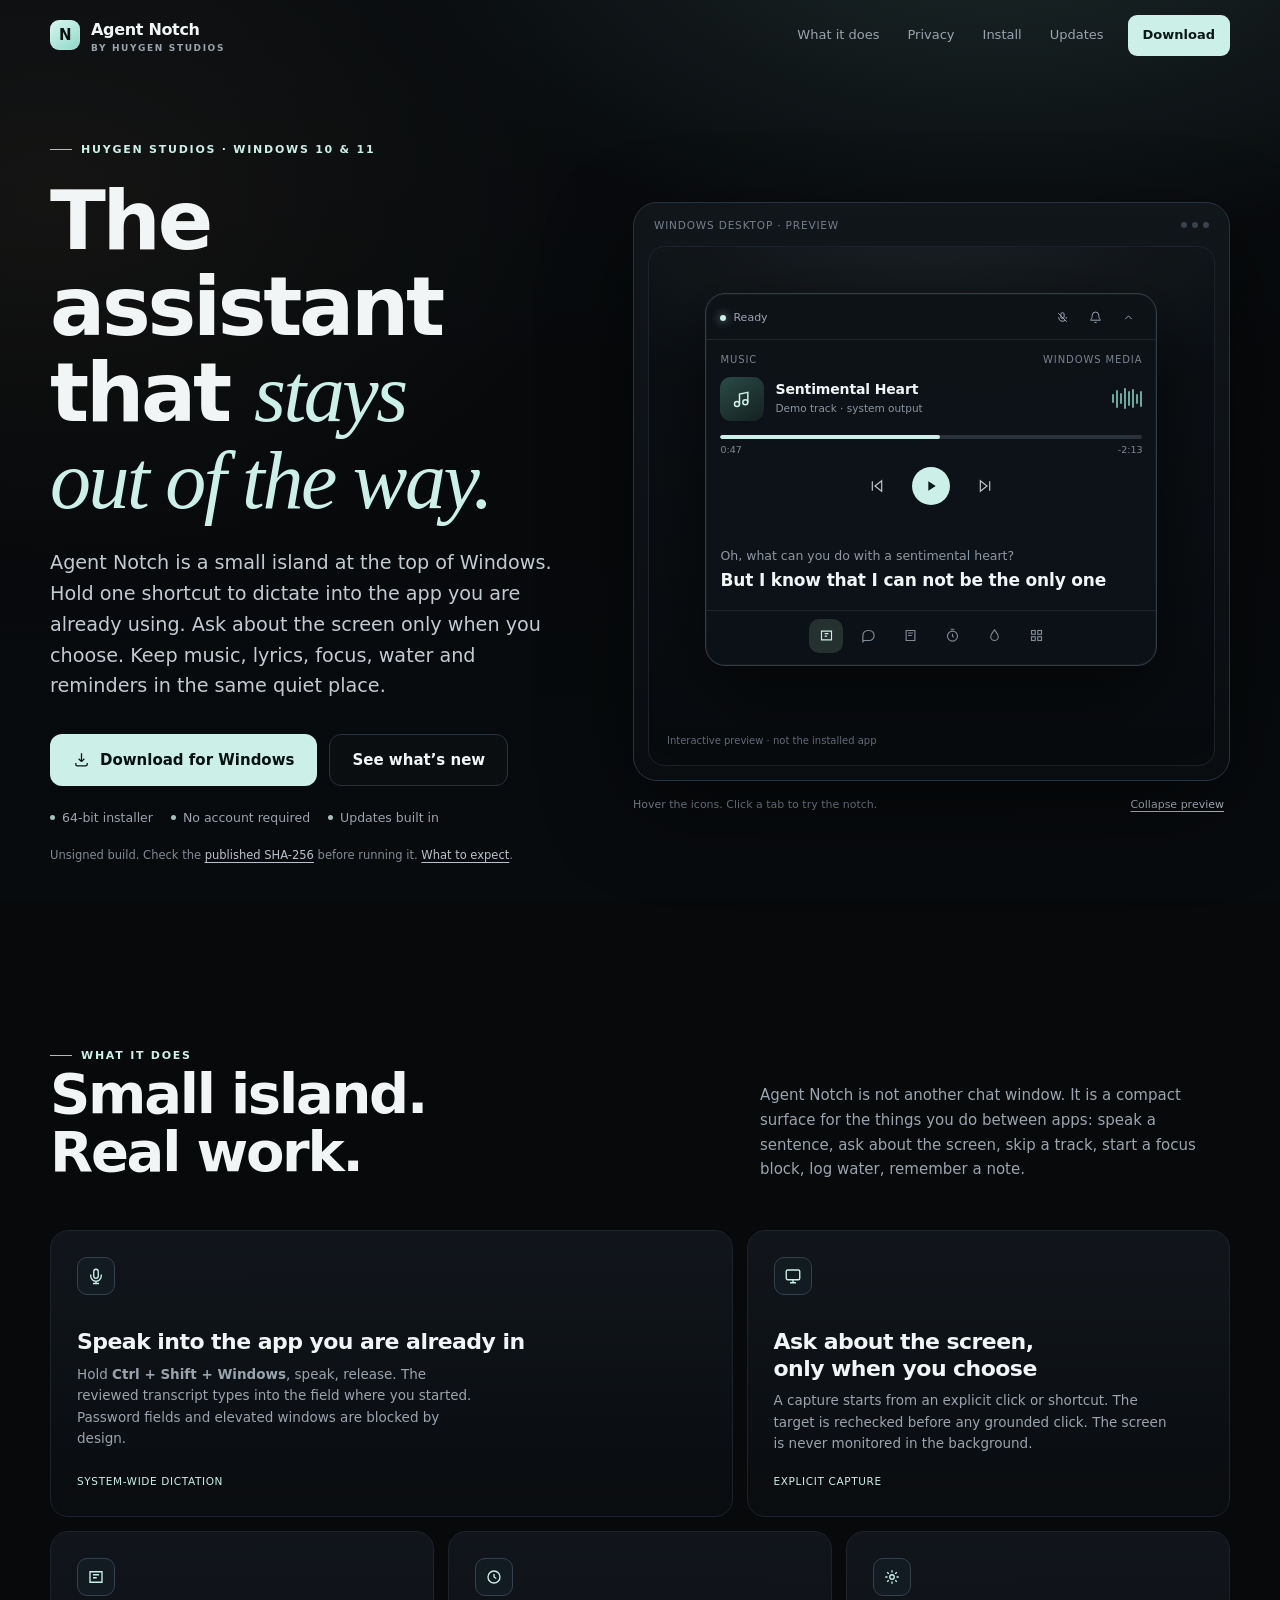
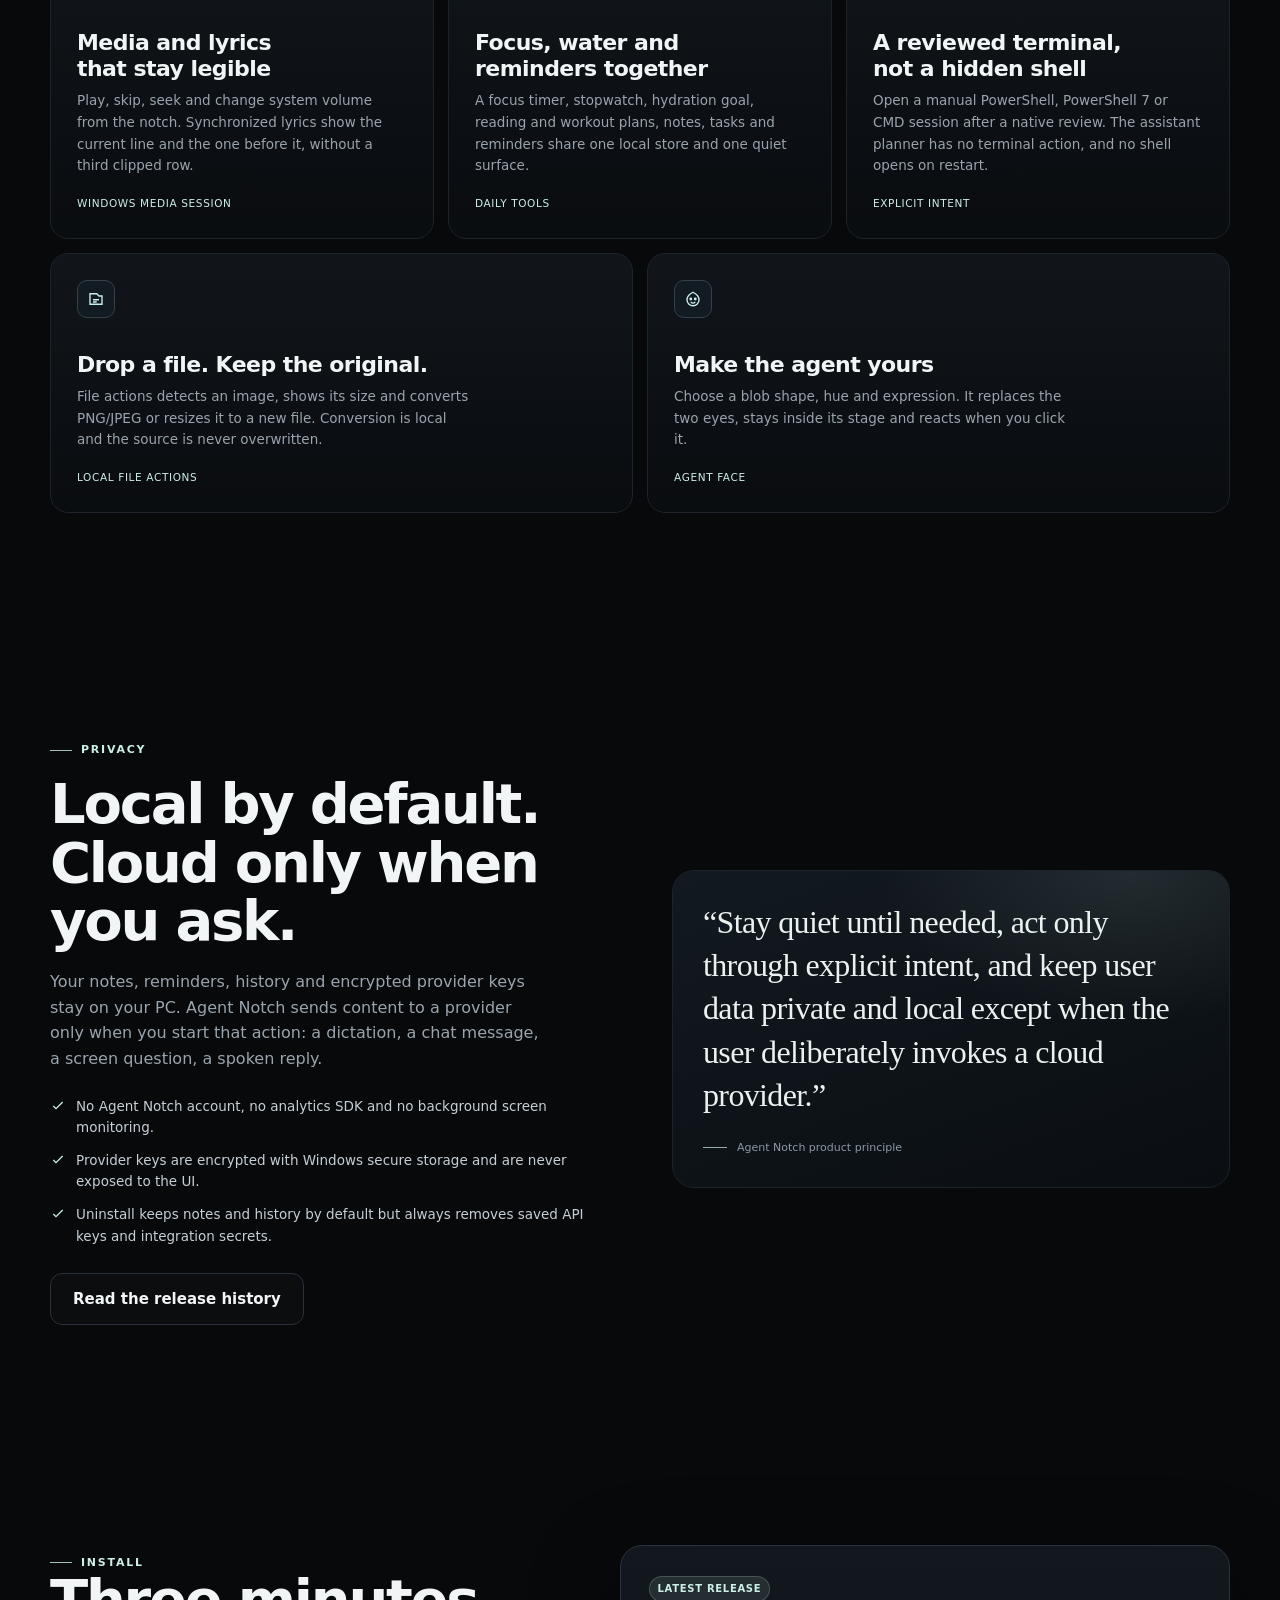
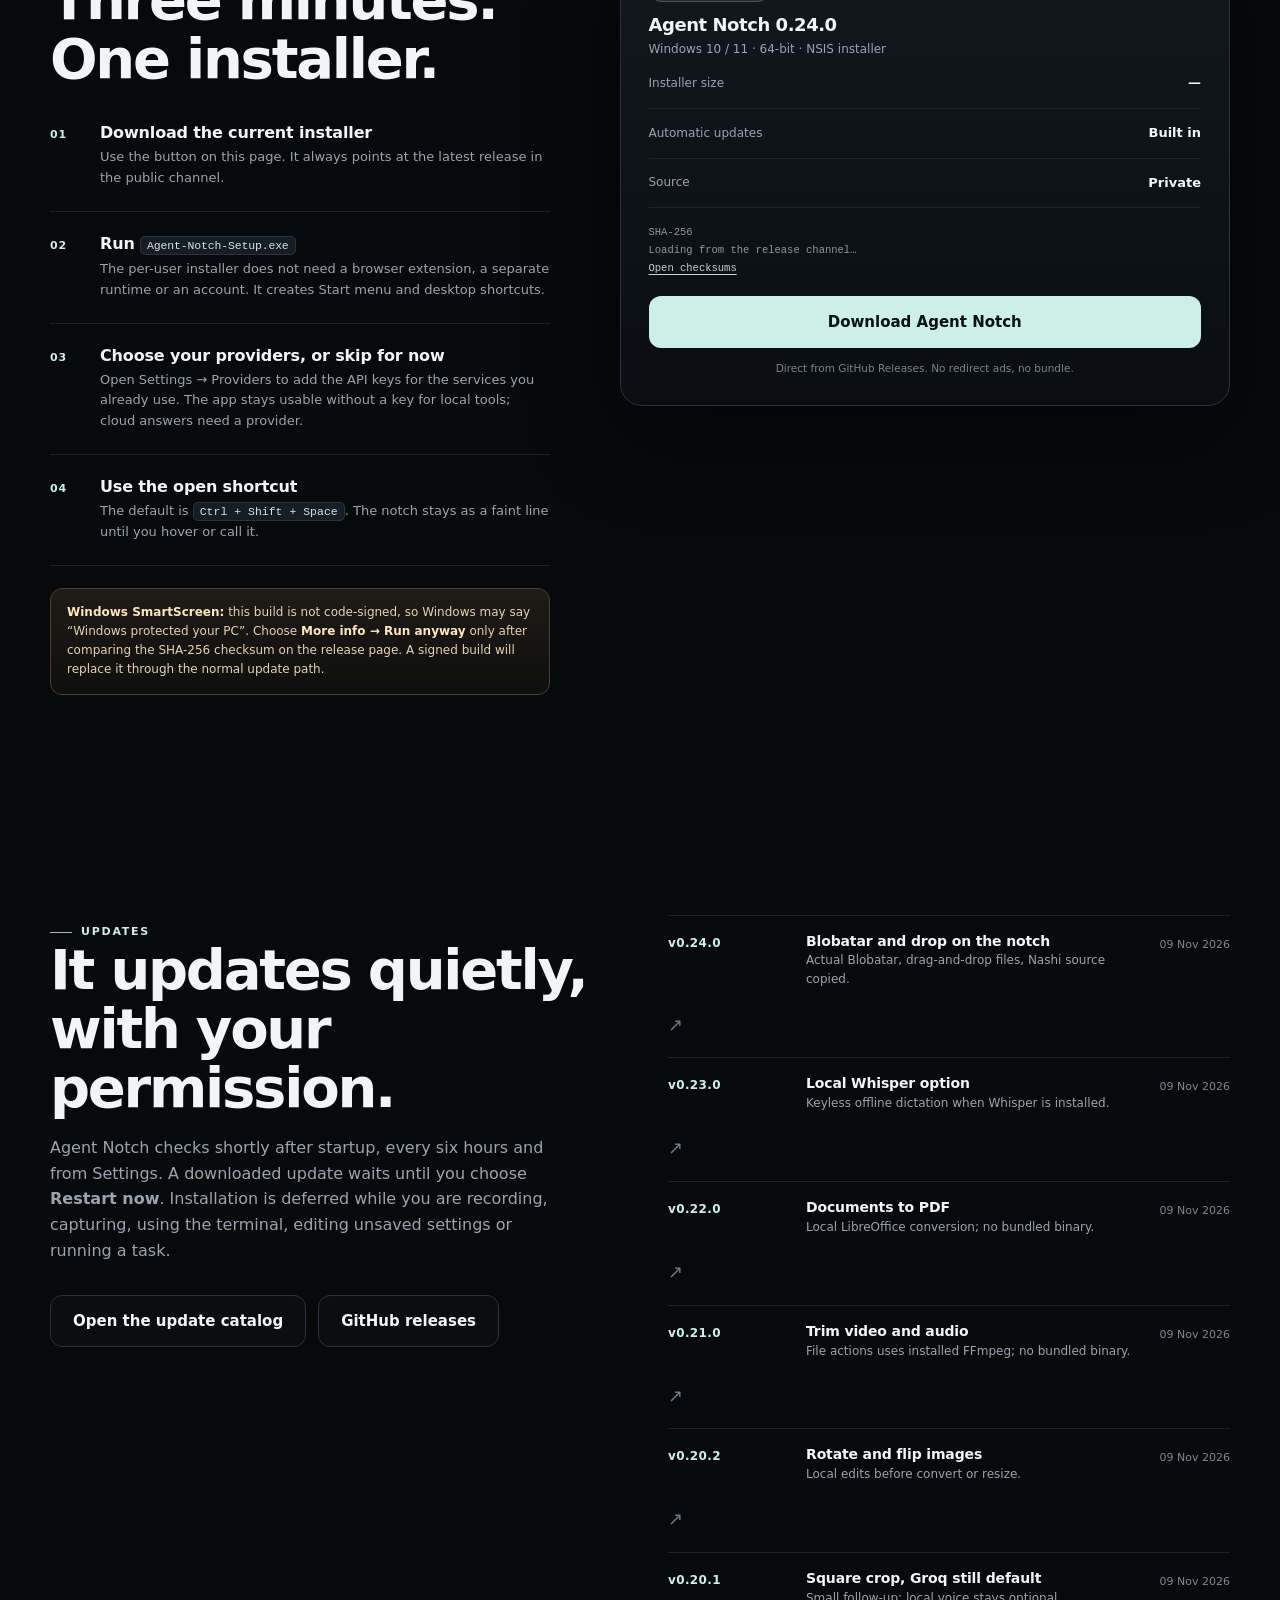
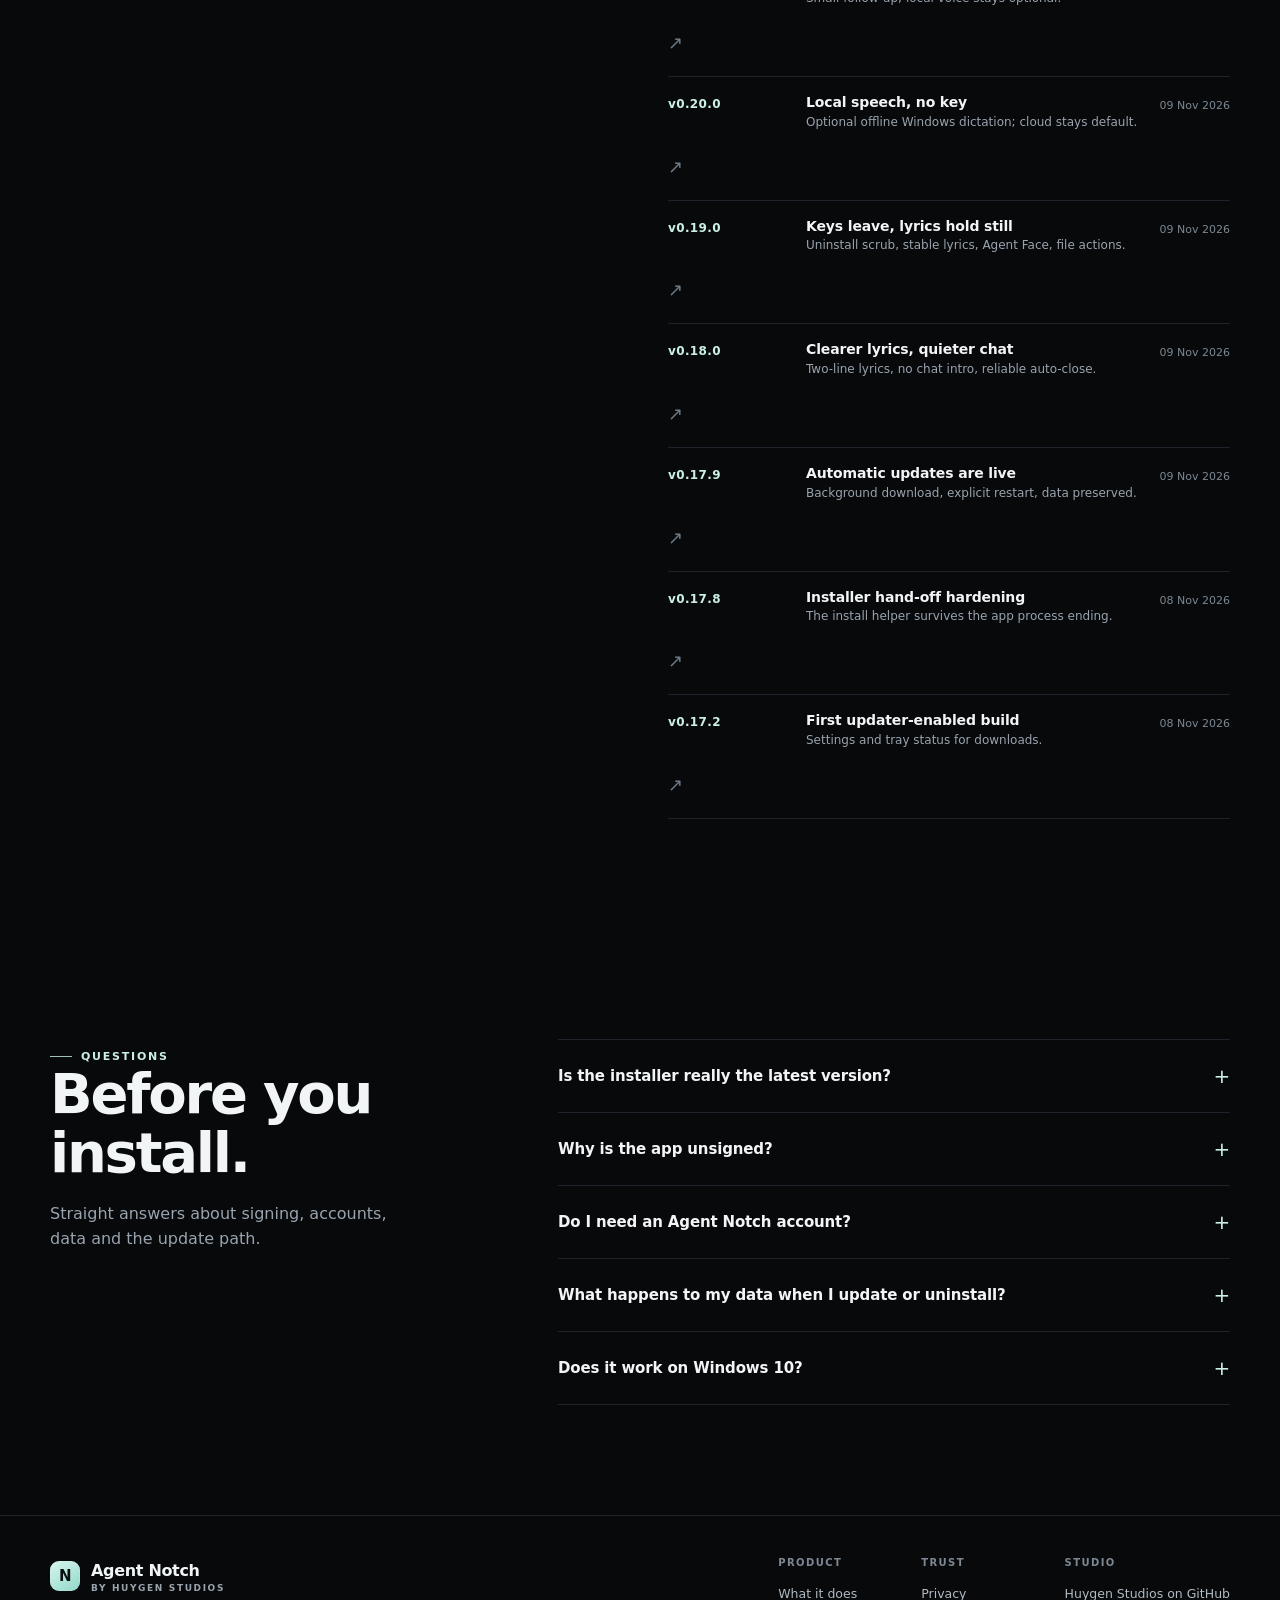
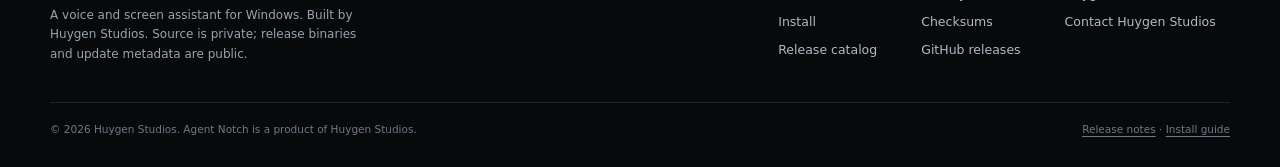
==== index.html @ 7c77ccb8 "Publish 0.24.0 Blobatar and drop notes" ====
<!doctype html>
<html lang="en" data-type="software">
<head>
<meta charset="utf-8">
<meta name="viewport" content="width=device-width, initial-scale=1, viewport-fit=cover">
<title>Agent Notch for Windows — Huygen Studios</title>
<meta name="description" content="Agent Notch is a voice and screen assistant for Windows. Dictate into any app, ask about your screen, follow lyrics, and keep focus, water and reminders in one quiet island.">
<meta name="page-type" content="software">
<meta name="site-kind" content="software">
<link rel="canonical" href="https://shravan-kumar-nalacharla.github.io/agent-notch-site/">
<meta property="og:type" content="website">
<meta property="og:site_name" content="Huygen Studios">
<meta property="og:title" content="Agent Notch for Windows — Huygen Studios">
<meta property="og:description" content="A voice and screen assistant that lives at the top of Windows and stays out of the way.">
<meta property="og:url" content="https://shravan-kumar-nalacharla.github.io/agent-notch-site/">
<meta property="og:image" content="https://shravan-kumar-nalacharla.github.io/agent-notch-site/assets/og.png">
<meta property="og:image:width" content="1200">
<meta property="og:image:height" content="630">
<meta name="twitter:card" content="summary_large_image">
<meta name="twitter:title" content="Agent Notch for Windows — Huygen Studios">
<meta name="twitter:description" content="A voice and screen assistant that lives at the top of Windows and stays out of the way.">
<meta name="twitter:image" content="https://shravan-kumar-nalacharla.github.io/agent-notch-site/assets/og.png">
<meta name="theme-color" content="#07090b">
<link rel="icon" href="assets/favicon.svg" type="image/svg+xml">
<link rel="apple-touch-icon" href="assets/icon-256.png">
<link rel="manifest" href="site.webmanifest">
<link rel="stylesheet" href="assets/site.css">
<script type="application/ld+json">
{
  "@context": "https://schema.org",
  "@graph": [
    {
      "@type": "Organization",
      "@id": "https://shravan-kumar-nalacharla.github.io/agent-notch-site/#organization",
      "name": "Huygen Studios",
      "url": "https://shravan-kumar-nalacharla.github.io/agent-notch-site/",
      "description": "Huygen Studios builds focused Windows software. Agent Notch is its voice and screen assistant for Windows."
    },
    {
      "@type": "SoftwareApplication",
      "name": "Agent Notch",
      "operatingSystem": "Windows 10, Windows 11",
      "applicationCategory": "UtilitiesApplication",
      "description": "Agent Notch is a compact, always-on-top Windows assistant for dictation, screen questions, media and lyrics, reminders, focus, hydration and reviewed tasks.",
      "url": "https://shravan-kumar-nalacharla.github.io/agent-notch-site/",
      "downloadUrl": "https://github.com/shravan-kumar-nalacharla/agent-notch-releases/releases/latest/download/Agent-Notch-Setup.exe",
      "softwareVersion": "0.24.0",
      "publisher": { "@id": "https://shravan-kumar-nalacharla.github.io/agent-notch-site/#organization" },
      "featureList": [
        "System-wide voice dictation",
        "Screen questions with explicit capture",
        "Media, synchronized lyrics and system volume",
        "Focus timer, water, reminders, notes and tasks",
        "Automatic updates from the public release channel"
      ]
    },
    {
      "@type": "FAQPage",
      "mainEntity": [
        {
          "@type": "Question",
          "name": "Is Agent Notch free to install?",
          "acceptedAnswer": { "@type": "Answer", "text": "The Windows installer is a direct download from the public Agent Notch release channel. Agent Notch does not require an Agent Notch account; optional cloud providers are configured with your own API keys." }
        },
        {
          "@type": "Question",
          "name": "Why does Windows SmartScreen warn about the installer?",
          "acceptedAnswer": { "@type": "Answer", "text": "The current installer is not code-signed, so Windows may show an unknown publisher warning. Compare the published SHA-256 checksum before running it, or wait for a signed build." }
        },
        {
          "@type": "Question",
          "name": "Which Windows versions are supported?",
          "acceptedAnswer": { "@type": "Answer", "text": "Agent Notch targets 64-bit Windows 10 and Windows 11. It uses the Windows media session, installed speech components and a bundled .NET helper." }
        }
      ]
    }
  ]
}
</script>
</head>
<body>
<a class="skip" href="#main">Skip to content</a>
<header class="site-head" id="siteHead">
  <div class="wrap">
    <a class="brand" href="./" aria-label="Huygen Studios home">
      <span class="brand-mark" aria-hidden="true">N</span>
      <span>Agent Notch<small>by Huygen Studios</small></span>
    </a>
    <nav class="nav" aria-label="Main">
      <a href="#features">What it does</a>
      <a href="privacy.html">Privacy</a>
      <a href="#install">Install</a>
      <a href="releases.html">Updates</a>
      <a class="nav-download" href="https://github.com/shravan-kumar-nalacharla/agent-notch-releases/releases/latest/download/Agent-Notch-Setup.exe">Download</a>
    </nav>
    <button class="menu-toggle" id="menuToggle" aria-label="Open menu" aria-expanded="false" aria-controls="siteHead"><span></span></button>
  </div>
</header>

<main id="main">
  <section class="hero">
    <div class="wrap hero-grid">
      <div>
        <span class="eyebrow">Huygen Studios · Windows 10 &amp; 11</span>
        <h1>The assistant that <em>stays out of the way.</em></h1>
        <p class="hero-lede">Agent Notch is a small island at the top of Windows. Hold one shortcut to dictate into the app you are already using. Ask about the screen only when you choose. Keep music, lyrics, focus, water and reminders in the same quiet place.</p>
        <div class="hero-actions">
          <a class="btn btn-primary" href="https://github.com/shravan-kumar-nalacharla/agent-notch-releases/releases/latest/download/Agent-Notch-Setup.exe">
            <svg viewBox="0 0 24 24" fill="none" stroke="currentColor" stroke-width="1.8" aria-hidden="true"><path d="M12 3v12m0 0 4-4m-4 4-4-4M4 17v2a2 2 0 0 0 2 2h12a2 2 0 0 0 2-2v-2"/></svg>
            Download for Windows
          </a>
          <a class="btn btn-ghost" href="releases.html">See what’s new</a>
        </div>
        <div class="hero-facts" aria-label="Key facts">
          <span>64-bit installer</span>
          <span>No account required</span>
          <span>Updates built in</span>
        </div>
        <p class="hero-small">Unsigned build. Check the <a href="https://github.com/shravan-kumar-nalacharla/agent-notch-releases/releases/latest/download/SHA256SUMS.txt">published SHA-256</a> before running it. <a href="#install">What to expect</a>.</p>
      </div>

      <div class="stage" aria-label="Interactive Agent Notch preview">
        <div class="stage-glow" aria-hidden="true"></div>
        <div class="desktop">
          <div class="desktop-bar"><span>Windows desktop · preview</span><span class="lights" aria-hidden="true"><i></i><i></i><i></i></span></div>
          <div class="desktop-screen">
            <div class="island" id="islandDemo">
              <div class="island-top">
                <span class="island-status">Ready</span>
                <div class="island-controls">
                  <button type="button" aria-label="Mute microphone" data-tip="Mute microphone"><svg viewBox="0 0 24 24" fill="none" stroke="currentColor" stroke-width="1.8"><path d="M12 3a3 3 0 0 0-3 3v5a3 3 0 0 0 6 0V6a3 3 0 0 0-3-3Z"/><path d="M5 11v1a7 7 0 0 0 11.7 5.2M19 11v1a6.8 6.8 0 0 1-.5 2.6M4 4l16 16"/></svg></button>
                  <button type="button" aria-label="Notifications" data-tip="Notifications"><svg viewBox="0 0 24 24" fill="none" stroke="currentColor" stroke-width="1.8"><path d="M18 8a6 6 0 0 0-12 0c0 7-3 7-3 9h18c0-2-3-2-3-9M10 21h4"/></svg></button>
                  <button type="button" aria-label="Collapse preview" id="demoCollapse" data-tip="Collapse"><svg viewBox="0 0 24 24" fill="none" stroke="currentColor" stroke-width="1.8"><path d="m6 15 6-6 6 6"/></svg></button>
                </div>
              </div>
              <div class="island-body">
                <div class="demo-panel" data-panel="media">
                  <div class="demo-kicker"><span>Music</span><span>Windows media</span></div>
                  <div class="track">
                    <div class="track-art" aria-hidden="true"><svg viewBox="0 0 24 24" fill="none" stroke="currentColor" stroke-width="1.8"><path d="M9 18V6l10-2v12"/><circle cx="6" cy="18" r="3"/><circle cx="16" cy="16" r="3"/></svg></div>
                    <div><h4>Sentimental Heart</h4><p>Demo track · system output</p></div>
                    <div class="track-wave" aria-hidden="true">
                      <i style="--h:34%;--d:1"></i><i style="--h:68%;--d:2"></i><i style="--h:44%;--d:3"></i><i style="--h:82%;--d:4"></i><i style="--h:56%;--d:5"></i><i style="--h:74%;--d:6"></i><i style="--h:38%;--d:7"></i><i style="--h:62%;--d:8"></i>
                    </div>
                  </div>
                  <div class="seek" aria-hidden="true"></div>
                  <div class="time"><span>0:47</span><span>-2:13</span></div>
                  <div class="transport">
                    <button type="button" aria-label="Previous track"><svg viewBox="0 0 24 24" fill="none" stroke="currentColor" stroke-width="1.8"><path d="M19 20 9 12l10-8v16ZM5 19V5"/></svg></button>
                    <button type="button" class="play" aria-label="Play preview"><svg viewBox="0 0 24 24" fill="currentColor"><path d="M8 5v14l11-7z"/></svg></button>
                    <button type="button" aria-label="Next track"><svg viewBox="0 0 24 24" fill="none" stroke="currentColor" stroke-width="1.8"><path d="m5 4 10 8-10 8V4Zm14 1v14"/></svg></button>
                  </div>
                  <div class="lyrics-demo" aria-label="Synchronized lyrics preview">
                    <div class="prev">Oh, what can you do with a sentimental heart?</div>
                    <div class="now">But I know that I can not be the only one</div>
                  </div>
                </div>

                <div class="demo-panel" data-panel="assistant" hidden>
                  <div class="demo-kicker"><span>Assistant</span><span>Groq · demo</span></div>
                  <div class="demo-chat">
                    <div class="demo-msg user">Find the notes from my last meeting.</div>
                    <div class="demo-msg assistant">Your meeting notes are in the Notes view. The latest one is “Design review — Thursday”, with the decisions and next steps saved locally.</div>
                    <div class="demo-composer"><span>Message Agent Notch</span><button type="button" aria-label="Send demo message"><svg viewBox="0 0 24 24" fill="none" stroke="currentColor" stroke-width="2"><path d="M12 19V5M6 11l6-6 6 6"/></svg></button></div>
                  </div>
                </div>

                <div class="demo-panel" data-panel="focus" hidden>
                  <div class="demo-kicker"><span>Focus</span><span>25 minutes</span></div>
                  <div class="demo-focus">
                    <div class="label">Deep work</div>
                    <div class="timer" id="focusTimer">25:00</div>
                    <div class="focus-actions"><button type="button" id="focusToggle">Start</button><button type="button" id="focusReset">Reset</button></div>
                  </div>
                </div>

                <div class="demo-panel" data-panel="water" hidden>
                  <div class="demo-kicker"><span>Water</span><span>Today</span></div>
                  <div class="demo-water">
                    <div class="water-head"><strong id="waterCount">3 / 8</strong><span>glasses</span></div>
                    <div class="glasses" id="waterGlasses" aria-hidden="true"><i class="full"></i><i class="full"></i><i class="full"></i><i></i><i></i><i></i><i></i><i></i></div>
                    <button type="button" id="waterAdd">Log a glass</button>
                  </div>
                </div>

                <div class="demo-panel" data-panel="tools" hidden>
                  <div class="demo-kicker"><span>Tools</span><span>One island</span></div>
                  <div class="demo-tools">
                    <div class="demo-tool"><svg viewBox="0 0 24 24" fill="none" stroke="currentColor" stroke-width="1.8"><path d="M4 5h16v14H4zM8 9h8M8 13h5"/></svg> Notes</div>
                    <div class="demo-tool"><svg viewBox="0 0 24 24" fill="none" stroke="currentColor" stroke-width="1.8"><circle cx="12" cy="12" r="8"/><path d="M12 8v4l3 2"/></svg> Reminders</div>
                    <div class="demo-tool"><svg viewBox="0 0 24 24" fill="none" stroke="currentColor" stroke-width="1.8"><path d="M4 18V8l8-4 8 4v10M4 18h16M9 18v-5h6v5"/></svg> Tasks</div>
                    <div class="demo-tool"><svg viewBox="0 0 24 24" fill="none" stroke="currentColor" stroke-width="1.8"><path d="M4 6h16M4 12h16M4 18h10"/></svg> All tools</div>
                  </div>
                </div>
              </div>
              <div class="island-nav" role="tablist" aria-label="Preview views">
                <button type="button" role="tab" aria-selected="true" data-tab="media" data-tip="Media and lyrics"><svg viewBox="0 0 24 24" fill="none" stroke="currentColor" stroke-width="1.8"><path d="M4 5h16v14H4z"/><path d="M9 9h6M9 13h4"/></svg></button>
                <button type="button" role="tab" aria-selected="false" data-tab="assistant" data-tip="Assistant"><svg viewBox="0 0 24 24" fill="none" stroke="currentColor" stroke-width="1.8"><path d="M21 12a8 8 0 0 1-8 8H5l-2 2V12a8 8 0 0 1 8-8h2a8 8 0 0 1 8 8Z"/></svg></button>
                <button type="button" role="tab" aria-selected="false" data-tab="tools" data-tip="Notes and tasks"><svg viewBox="0 0 24 24" fill="none" stroke="currentColor" stroke-width="1.8"><path d="M5 4h14v16H5zM8 8h8M8 12h6"/></svg></button>
                <button type="button" role="tab" aria-selected="false" data-tab="focus" data-tip="Focus timer"><svg viewBox="0 0 24 24" fill="none" stroke="currentColor" stroke-width="1.8"><circle cx="12" cy="13" r="8"/><path d="M12 9v4l2 2M9 2h6"/></svg></button>
                <button type="button" role="tab" aria-selected="false" data-tab="water" data-tip="Water"><svg viewBox="0 0 24 24" fill="none" stroke="currentColor" stroke-width="1.8"><path d="M12 3c3 4 6 7 6 11a6 6 0 0 1-12 0c0-4 3-7 6-11Z"/></svg></button>
                <button type="button" role="tab" aria-selected="false" data-tab="tools" data-tip="All tools"><svg viewBox="0 0 24 24" fill="none" stroke="currentColor" stroke-width="1.8"><rect x="4" y="4" width="6" height="6"/><rect x="14" y="4" width="6" height="6"/><rect x="4" y="14" width="6" height="6"/><rect x="14" y="14" width="6" height="6"/></svg></button>
              </div>
            </div>
            <span class="wall-label">Interactive preview · not the installed app</span>
          </div>
        </div>
        <div class="demo-note"><span>Hover the icons. Click a tab to try the notch.</span><button type="button" id="demoCollapseText">Collapse preview</button></div>
      </div>
    </div>
  </section>

  <section class="section" id="features">
    <div class="wrap">
      <div class="section-head">
        <div><span class="eyebrow">What it does</span><h2>Small island.<br>Real work.</h2></div>
        <p class="lede">Agent Notch is not another chat window. It is a compact surface for the things you do between apps: speak a sentence, ask about the screen, skip a track, start a focus block, log water, remember a note.</p>
      </div>
      <div class="feature-grid">
        <article class="feature span-7">
          <div>
            <div class="feature-icon"><svg viewBox="0 0 24 24" fill="none" stroke="currentColor" stroke-width="1.8"><rect x="9" y="3" width="6" height="12" rx="3"/><path d="M5 10v2a7 7 0 0 0 14 0v-2M12 19v3M8 22h8"/></svg></div>
            <h3>Speak into the app you are already in</h3>
            <p>Hold <strong>Ctrl + Shift + Windows</strong>, speak, release. The reviewed transcript types into the field where you started. Password fields and elevated windows are blocked by design.</p>
          </div>
          <span class="fact">System-wide dictation</span>
        </article>
        <article class="feature span-5">
          <div>
            <div class="feature-icon"><svg viewBox="0 0 24 24" fill="none" stroke="currentColor" stroke-width="1.8"><rect x="3" y="4" width="18" height="13" rx="2"/><path d="M8 21h8M12 17v4"/></svg></div>
            <h3>Ask about the screen, only when you choose</h3>
            <p>A capture starts from an explicit click or shortcut. The target is rechecked before any grounded click. The screen is never monitored in the background.</p>
          </div>
          <span class="fact">Explicit capture</span>
        </article>
        <article class="feature span-4">
          <div>
            <div class="feature-icon"><svg viewBox="0 0 24 24" fill="none" stroke="currentColor" stroke-width="1.8"><path d="M4 5h16v14H4z"/><path d="M8 9h8M8 13h5"/></svg></div>
            <h3>Media and lyrics that stay legible</h3>
            <p>Play, skip, seek and change system volume from the notch. Synchronized lyrics show the current line and the one before it, without a third clipped row.</p>
          </div>
          <span class="fact">Windows media session</span>
        </article>
        <article class="feature span-4">
          <div>
            <div class="feature-icon"><svg viewBox="0 0 24 24" fill="none" stroke="currentColor" stroke-width="1.8"><circle cx="12" cy="12" r="8"/><path d="M12 8v4l3 2"/></svg></div>
            <h3>Focus, water and reminders together</h3>
            <p>A focus timer, stopwatch, hydration goal, reading and workout plans, notes, tasks and reminders share one local store and one quiet surface.</p>
          </div>
          <span class="fact">Daily tools</span>
        </article>
        <article class="feature span-4">
          <div>
            <div class="feature-icon"><svg viewBox="0 0 24 24" fill="none" stroke="currentColor" stroke-width="1.8"><path d="M12 3v3M12 18v3M3 12h3M18 12h3M5.6 5.6l2.1 2.1M16.3 16.3l2.1 2.1M18.4 5.6l-2.1 2.1M7.7 16.3l-2.1 2.1"/><circle cx="12" cy="12" r="3"/></svg></div>
            <h3>A reviewed terminal, not a hidden shell</h3>
            <p>Open a manual PowerShell, PowerShell 7 or CMD session after a native review. The assistant planner has no terminal action, and no shell opens on restart.</p>
          </div>
          <span class="fact">Explicit intent</span>
        </article>
        <article class="feature span-6">
          <div>
            <div class="feature-icon"><svg viewBox="0 0 24 24" fill="none" stroke="currentColor" stroke-width="1.8"><path d="M4 5h9l3 3h4v11H4z"/><path d="M8 13h8M8 16h5"/></svg></div>
            <h3>Drop a file. Keep the original.</h3>
            <p>File actions detects an image, shows its size and converts PNG/JPEG or resizes it to a new file. Conversion is local and the source is never overwritten.</p>
          </div>
          <span class="fact">Local file actions</span>
        </article>
        <article class="feature span-6">
          <div>
            <div class="feature-icon"><svg viewBox="0 0 24 24" fill="none" stroke="currentColor" stroke-width="1.8"><path d="M12 3c4 2 8 5 8 10a8 8 0 0 1-16 0c0-5 4-8 8-10Z"/><circle cx="9" cy="12" r="1"/><circle cx="15" cy="12" r="1"/><path d="M9 16c2 2 4 2 6 0"/></svg></div>
            <h3>Make the agent yours</h3>
            <p>Choose a blob shape, hue and expression. It replaces the two eyes, stays inside its stage and reacts when you click it.</p>
          </div>
          <span class="fact">Agent Face</span>
        </article>
      </div>
    </div>
  </section>
  <section class="section" id="privacy">
    <div class="wrap split">
      <div class="split-copy">
        <span class="eyebrow">Privacy</span>
        <h2>Local by default.<br>Cloud only when you ask.</h2>
        <p>Your notes, reminders, history and encrypted provider keys stay on your PC. Agent Notch sends content to a provider only when you start that action: a dictation, a chat message, a screen question, a spoken reply.</p>
        <ul class="checks">
          <li><svg viewBox="0 0 24 24" fill="none" stroke="currentColor" stroke-width="2"><path d="m5 12 4 4L19 6"/></svg> No Agent Notch account, no analytics SDK and no background screen monitoring.</li>
          <li><svg viewBox="0 0 24 24" fill="none" stroke="currentColor" stroke-width="2"><path d="m5 12 4 4L19 6"/></svg> Provider keys are encrypted with Windows secure storage and are never exposed to the UI.</li>
          <li><svg viewBox="0 0 24 24" fill="none" stroke="currentColor" stroke-width="2"><path d="m5 12 4 4L19 6"/></svg> Uninstall keeps notes and history by default but always removes saved API keys and integration secrets.</li>
        </ul>
        <a class="btn btn-ghost" href="releases.html">Read the release history</a>
      </div>
      <div class="quote-card">
        <blockquote>“Stay quiet until needed, act only through explicit intent, and keep user data private and local except when the user deliberately invokes a cloud provider.”</blockquote>
        <footer>Agent Notch product principle</footer>
      </div>
    </div>
  </section>

  <section class="section" id="install">
    <div class="wrap install">
      <div>
        <span class="eyebrow">Install</span>
        <h2>Three minutes.<br>One installer.</h2>
        <div class="steps" style="margin-top:34px">
          <div class="step"><div><h3>Download the current installer</h3><p>Use the button on this page. It always points at the latest release in the public channel.</p></div></div>
          <div class="step"><div><h3>Run <code>Agent-Notch-Setup.exe</code></h3><p>The per-user installer does not need a browser extension, a separate runtime or an account. It creates Start menu and desktop shortcuts.</p></div></div>
          <div class="step"><div><h3>Choose your providers, or skip for now</h3><p>Open Settings → Providers to add the API keys for the services you already use. The app stays usable without a key for local tools; cloud answers need a provider.</p></div></div>
          <div class="step"><div><h3>Use the open shortcut</h3><p>The default is <code>Ctrl + Shift + Space</code>. The notch stays as a faint line until you hover or call it.</p></div></div>
        </div>
        <div class="notice"><strong>Windows SmartScreen:</strong> this build is not code-signed, so Windows may say “Windows protected your PC”. Choose <strong>More info → Run anyway</strong> only after comparing the SHA-256 checksum on the release page. A signed build will replace it through the normal update path.</div>
      </div>
      <aside class="install-card" aria-label="Current release">
        <div class="version-pill">Latest release</div>
        <h3 style="margin:12px 0 4px">Agent Notch <span id="latestVersion">0.24.0</span></h3>
        <p class="muted" style="font-size:12px">Windows 10 / 11 · 64-bit · NSIS installer</p>
        <div class="version-row"><span>Installer size</span><strong id="installerSize">—</strong></div>
        <div class="version-row"><span>Automatic updates</span><strong>Built in</strong></div>
        <div class="version-row"><span>Source</span><strong>Private</strong></div>
        <div class="hash">SHA-256<br><span id="installerHash">Loading from the release channel…</span><br><a href="https://github.com/shravan-kumar-nalacharla/agent-notch-releases/releases/latest/download/SHA256SUMS.txt">Open checksums</a></div>
        <a class="btn btn-primary" id="downloadCurrent" href="https://github.com/shravan-kumar-nalacharla/agent-notch-releases/releases/latest/download/Agent-Notch-Setup.exe">Download Agent Notch</a>
        <small>Direct from GitHub Releases. No redirect ads, no bundle.</small>
      </aside>
    </div>
  </section>

  <section class="section" id="updates">
    <div class="wrap release-feature">
      <div>
        <span class="eyebrow">Updates</span>
        <h2>It updates quietly,<br>with your permission.</h2>
        <p class="muted" style="margin-top:18px;max-width:50ch">Agent Notch checks shortly after startup, every six hours and from Settings. A downloaded update waits until you choose <strong>Restart now</strong>. Installation is deferred while you are recording, capturing, using the terminal, editing unsaved settings or running a task.</p>
        <div class="hero-actions"><a class="btn btn-ghost" href="releases.html">Open the update catalog</a><a class="btn btn-ghost" href="https://github.com/shravan-kumar-nalacharla/agent-notch-releases/releases">GitHub releases</a></div>
      </div>
      <div class="release-list">
        <a class="release-row" href="releases.html#v0240"><span class="v">v0.24.0</span><div><h4>Blobatar and drop on the notch</h4><p>Actual Blobatar, drag-and-drop files, Nashi source copied.</p></div><span class="d">09 Nov 2026</span><span class="arrow">↗</span></a>
        <a class="release-row" href="releases.html#v0230"><span class="v">v0.23.0</span><div><h4>Local Whisper option</h4><p>Keyless offline dictation when Whisper is installed.</p></div><span class="d">09 Nov 2026</span><span class="arrow">↗</span></a>
        <a class="release-row" href="releases.html#v0220"><span class="v">v0.22.0</span><div><h4>Documents to PDF</h4><p>Local LibreOffice conversion; no bundled binary.</p></div><span class="d">09 Nov 2026</span><span class="arrow">↗</span></a>
        <a class="release-row" href="releases.html#v0210"><span class="v">v0.21.0</span><div><h4>Trim video and audio</h4><p>File actions uses installed FFmpeg; no bundled binary.</p></div><span class="d">09 Nov 2026</span><span class="arrow">↗</span></a>
        <a class="release-row" href="releases.html#v0202"><span class="v">v0.20.2</span><div><h4>Rotate and flip images</h4><p>Local edits before convert or resize.</p></div><span class="d">09 Nov 2026</span><span class="arrow">↗</span></a>
        <a class="release-row" href="releases.html#v0201"><span class="v">v0.20.1</span><div><h4>Square crop, Groq still default</h4><p>Small follow-up; local voice stays optional.</p></div><span class="d">09 Nov 2026</span><span class="arrow">↗</span></a>
        <a class="release-row" href="releases.html#v0200"><span class="v">v0.20.0</span><div><h4>Local speech, no key</h4><p>Optional offline Windows dictation; cloud stays default.</p></div><span class="d">09 Nov 2026</span><span class="arrow">↗</span></a>
        <a class="release-row" href="releases.html#v0190"><span class="v">v0.19.0</span><div><h4>Keys leave, lyrics hold still</h4><p>Uninstall scrub, stable lyrics, Agent Face, file actions.</p></div><span class="d">09 Nov 2026</span><span class="arrow">↗</span></a>
        <a class="release-row" href="releases.html#v0180"><span class="v">v0.18.0</span><div><h4>Clearer lyrics, quieter chat</h4><p>Two-line lyrics, no chat intro, reliable auto-close.</p></div><span class="d">09 Nov 2026</span><span class="arrow">↗</span></a>
        <a class="release-row" href="releases.html#v0179"><span class="v">v0.17.9</span><div><h4>Automatic updates are live</h4><p>Background download, explicit restart, data preserved.</p></div><span class="d">09 Nov 2026</span><span class="arrow">↗</span></a>
        <a class="release-row" href="releases.html#v0178"><span class="v">v0.17.8</span><div><h4>Installer hand-off hardening</h4><p>The install helper survives the app process ending.</p></div><span class="d">08 Nov 2026</span><span class="arrow">↗</span></a>
        <a class="release-row" href="releases.html#v0172"><span class="v">v0.17.2</span><div><h4>First updater-enabled build</h4><p>Settings and tray status for downloads.</p></div><span class="d">08 Nov 2026</span><span class="arrow">↗</span></a>
      </div>
    </div>
  </section>

  <section class="section" id="faq">
    <div class="wrap faq">
      <div><span class="eyebrow">Questions</span><h2>Before you<br>install.</h2><p class="muted" style="margin-top:18px;max-width:34ch">Straight answers about signing, accounts, data and the update path.</p></div>
      <div class="faq-list">
        <details><summary>Is the installer really the latest version?</summary><p>Yes. The download button points at the latest non-prerelease GitHub release. The website also reads that release’s <code>latest.yml</code> and checksum file, so the version and size on this page come from the channel itself.</p></details>
        <details><summary>Why is the app unsigned?</summary><p>Code signing requires a paid certificate and a verified publisher identity. This release is unsigned, so Windows SmartScreen may warn. The checksum is published so you can verify the exact bytes. A signed build will use the same update channel.</p></details>
        <details><summary>Do I need an Agent Notch account?</summary><p>No. Agent Notch has no account system. Cloud providers such as Groq, OpenAI, Gemini or DeepSeek are optional and use keys you enter and encrypt locally. Local widgets and system tools work without a key.</p></details>
        <details><summary>What happens to my data when I update or uninstall?</summary><p>Settings, encrypted keys, notes, reminders, history and SQLite data live in your Windows profile, outside the installed folder. Updates keep them. The uninstaller keeps them by default; deleting them is a separate option.</p></details>
        <details><summary>Does it work on Windows 10?</summary><p>Agent Notch targets 64-bit Windows 10 and Windows 11. Some physical microphone, insertion and multi-monitor combinations still need user-level validation; the release notes are the source of truth for what has been tested.</p></details>
      </div>
    </div>
  </section>
</main>

<footer class="site-foot">
  <div class="wrap">
    <div class="foot-grid">
      <div class="foot-brand">
        <a class="brand" href="./"><span class="brand-mark" aria-hidden="true">N</span><span>Agent Notch<small>by Huygen Studios</small></span></a>
        <p>A voice and screen assistant for Windows. Built by Huygen Studios. Source is private; release binaries and update metadata are public.</p>
      </div>
      <div class="foot-links">
        <div class="foot-col"><h4>Product</h4><a href="#features">What it does</a><a href="#install">Install</a><a href="releases.html">Release catalog</a></div>
        <div class="foot-col"><h4>Trust</h4><a href="privacy.html">Privacy</a><a href="https://github.com/shravan-kumar-nalacharla/agent-notch-releases/releases/latest/download/SHA256SUMS.txt">Checksums</a><a href="https://github.com/shravan-kumar-nalacharla/agent-notch-releases/releases">GitHub releases</a></div>
        <div class="foot-col"><h4>Studio</h4><a href="https://github.com/shravan-kumar-nalacharla">Huygen Studios on GitHub</a><a href="https://github.com/shravan-kumar-nalacharla/agent-notch-site/issues">Contact Huygen Studios</a></div>
      </div>
    </div>
    <div class="foot-bottom"><span>© 2026 Huygen Studios. Agent Notch is a product of Huygen Studios.</span><span><a href="releases.html">Release notes</a> · <a href="#install">Install guide</a></span></div>
  </div>
</footer>

<script src="assets/site.js" defer></script>
</body>
</html>
---- assets/site.css ----
:root{
  --bg:#07090b;
  --bg-soft:#0b0e12;
  --panel:#10151a;
  --panel-2:#161c23;
  --panel-3:#1d242d;
  --line:#2a323d;
  --line-soft:#1c232b;
  --text:#f1f5f5;
  --muted:#9aa4ae;
  --mint:#ccefe7;
  --mint-deep:#8fd8c9;
  --amber:#f1c27d;
  --danger:#ff8a8a;
  --radius:18px;
  --radius-sm:12px;
  --shadow:0 30px 90px rgba(0,0,0,.48);
  --wrap:1180px;
  --font:"Segoe UI Variable Text","Segoe UI",system-ui,-apple-system,sans-serif;
  --display:"Segoe UI Variable Display","Segoe UI",system-ui,-apple-system,sans-serif;
  --serif:"Iowan Old Style","Palatino Linotype",Georgia,serif;
}
*{box-sizing:border-box}
html{scroll-behavior:smooth;scroll-padding-top:88px}
body{margin:0;background:var(--bg);color:var(--text);font:16px/1.6 var(--font);-webkit-font-smoothing:antialiased;overflow-x:hidden}
body::before{content:"";position:fixed;inset:0;z-index:-2;background:
  radial-gradient(900px 480px at 78% -8%,rgba(143,216,201,.13),transparent 68%),
  radial-gradient(780px 520px at 4% 22%,rgba(241,194,125,.05),transparent 70%),
  linear-gradient(180deg,#090c0f 0%,#07090b 48%,#080b0e 100%)}
body::after{content:"";position:fixed;inset:0;z-index:-1;pointer-events:none;opacity:.22;background-image:linear-gradient(rgba(255,255,255,.028) 1px,transparent 1px),linear-gradient(90deg,rgba(255,255,255,.028) 1px,transparent 1px);background-size:64px 64px;mask-image:linear-gradient(180deg,#000 0%,transparent 72%)}
a{color:inherit;text-decoration:none}
button{font:inherit;color:inherit}
img{max-width:100%;display:block}
svg{display:block}
::selection{background:var(--mint);color:#0b1b18}
.skip{position:fixed;left:16px;top:-80px;z-index:100;background:var(--mint);color:#07100e;padding:10px 16px;border-radius:10px;font-weight:700;transition:top .2s}
.skip:focus{top:16px}
.wrap{width:min(var(--wrap),calc(100% - 48px));margin-inline:auto}
.eyebrow{display:inline-flex;align-items:center;gap:9px;font-size:11px;letter-spacing:.16em;text-transform:uppercase;color:var(--mint);font-weight:700}
.eyebrow::before{content:"";width:22px;height:1px;background:var(--mint);opacity:.8}
h1,h2,h3,h4{font-family:var(--display);letter-spacing:-.04em;line-height:1.05;margin:0;text-wrap:balance}
h1{font-size:clamp(46px,6.4vw,86px);font-weight:680}
h2{font-size:clamp(32px,4.4vw,56px);font-weight:650}
h3{font-size:22px;font-weight:650;letter-spacing:-.025em;line-height:1.2}
p{margin:0}
.muted{color:var(--muted)}
.serif{font-family:var(--serif);font-style:italic;font-weight:400;letter-spacing:-.02em}

/* header */
.site-head{position:fixed;top:0;left:0;right:0;z-index:50;height:72px;display:flex;align-items:center;border-bottom:1px solid transparent;transition:background .25s,border-color .25s,backdrop-filter .25s}
.site-head.scrolled{background:rgba(7,9,11,.78);border-bottom-color:var(--line-soft);backdrop-filter:blur(18px)}
.site-head .wrap{display:flex;align-items:center;justify-content:space-between;gap:24px}
.brand{display:flex;align-items:center;gap:11px;font-weight:700;letter-spacing:-.02em}
.brand-mark{width:30px;height:30px;border-radius:9px;background:linear-gradient(145deg,#d9f6ef,#8fd8c9);display:grid;place-items:center;color:#07100e;font-size:15px;font-weight:800;box-shadow:0 0 0 1px rgba(204,239,231,.24) inset}
.brand small{display:block;font-size:9px;letter-spacing:.18em;text-transform:uppercase;color:var(--muted);font-weight:700;line-height:1.2}
.nav{display:flex;align-items:center;gap:4px}
.nav a{font-size:13px;color:var(--muted);padding:9px 12px;border-radius:9px;transition:color .2s,background .2s}
.nav a:hover,.nav a:focus-visible{color:var(--text);background:rgba(255,255,255,.05)}
.nav .nav-download{background:var(--mint);color:#0b1916;font-weight:700;padding:10px 15px;margin-left:8px}
.nav .nav-download:hover{background:#dcf8f1;color:#07100e}
.menu-toggle{display:none;background:transparent;border:1px solid var(--line);border-radius:9px;width:42px;height:42px;place-items:center;cursor:pointer}
.menu-toggle span{display:block;width:17px;height:1.5px;background:currentColor;box-shadow:0 5px 0 currentColor,0 -5px 0 currentColor}

/* hero */
.hero{min-height:min(100svh,940px);padding:132px 0 64px;display:flex;align-items:center}
.hero-grid{display:grid;grid-template-columns:minmax(0,.93fr) minmax(520px,1.07fr);gap:64px;align-items:center}
.hero h1{margin:20px 0 0}
.hero h1 em{font-family:var(--serif);font-style:italic;font-weight:400;color:var(--mint);letter-spacing:-.03em}
.hero-lede{max-width:540px;margin:24px 0 0;color:#c3cbd2;font-size:clamp(17px,1.5vw,20px);line-height:1.6}
.hero-actions{display:flex;flex-wrap:wrap;gap:12px;margin:32px 0 0}
.btn{display:inline-flex;align-items:center;justify-content:center;gap:10px;min-height:52px;padding:0 22px;border-radius:12px;border:1px solid transparent;font-weight:700;font-size:15px;cursor:pointer;transition:transform .18s,background .18s,border-color .18s,color .18s}
.btn:hover{transform:translateY(-1px)}
.btn:active{transform:translateY(0)}
.btn-primary{background:var(--mint);color:#08120f}
.btn-primary:hover{background:#ddf8f1}
.btn-ghost{border-color:var(--line);background:rgba(255,255,255,.02);color:var(--text)}
.btn-ghost:hover{border-color:#56616e;background:rgba(255,255,255,.05)}
.btn svg{width:17px;height:17px}
.hero-facts{display:flex;flex-wrap:wrap;gap:10px 18px;margin:22px 0 0;color:var(--muted);font-size:12.5px}
.hero-facts span{display:inline-flex;align-items:center;gap:7px}
.hero-facts span::before{content:"";width:5px;height:5px;border-radius:50%;background:var(--mint);opacity:.8}
.hero-small{margin-top:18px;font-size:11.5px;color:#7f8994}
.hero-small a{color:#b9c2ca;text-decoration:underline;text-underline-offset:3px}

/* live island mock */
.stage{position:relative;padding:20px 0 0}
.stage-glow{position:absolute;inset:6% 2% 8%;background:radial-gradient(closest-side,rgba(143,216,201,.18),transparent 72%);filter:blur(10px);z-index:0}
.desktop{position:relative;z-index:1;border:1px solid var(--line);background:linear-gradient(180deg,#11161b,#0a0d10);border-radius:24px;padding:14px;box-shadow:var(--shadow)}
.desktop-bar{display:flex;align-items:center;justify-content:space-between;padding:0 6px 12px;color:#74808c;font-size:10.5px;letter-spacing:.08em;text-transform:uppercase}
.desktop-bar .lights{display:flex;gap:5px}
.desktop-bar i{width:6px;height:6px;border-radius:50%;background:#39424d}
.desktop-screen{position:relative;min-height:520px;border-radius:16px;background:
  radial-gradient(600px 320px at 50% -10%,rgba(204,239,231,.08),transparent 70%),
  linear-gradient(180deg,#0c1014,#080b0e);border:1px solid #1b222a;overflow:hidden;display:flex;flex-direction:column;align-items:center;padding:22px 22px 26px}
.desktop-screen .wall-label{position:absolute;left:18px;bottom:16px;font-size:10px;color:#5f6a76}
.island{width:100%;max-width:452px;margin-top:24px;border:1px solid #333d47;border-radius:20px;background:rgba(13,18,23,.96);box-shadow:0 24px 70px rgba(0,0,0,.5),0 0 0 1px rgba(204,239,231,.04) inset;overflow:hidden;transition:transform .4s cubic-bezier(.22,1,.36,1),opacity .3s}
.island.is-collapsed{transform:translateY(-18px) scale(.985);opacity:.35;pointer-events:none}
.island-top{display:flex;align-items:center;justify-content:space-between;gap:10px;padding:12px 14px 9px;border-bottom:1px solid #1d252d;font-size:11px;color:#9aa6b1}
.island-status{display:flex;align-items:center;gap:7px}
.island-status::before{content:"";width:6px;height:6px;border-radius:50%;background:var(--mint);box-shadow:0 0 10px rgba(204,239,231,.7)}
.island-controls{display:flex;gap:5px}
.island-controls button{width:28px;height:24px;border:0;border-radius:7px;background:transparent;color:#9aa6b1;display:grid;place-items:center;cursor:pointer;transition:background .2s,color .2s}
.island-controls button:hover{background:#202932;color:var(--text)}
.island-controls svg{width:13px;height:13px}
.island-body{padding:12px 14px 10px;min-height:270px}
.demo-panel[hidden]{display:none}
.demo-panel{animation:panel-in .32s cubic-bezier(.22,1,.36,1)}
@keyframes panel-in{from{opacity:0;transform:translateY(7px)}to{opacity:1;transform:none}}
.demo-kicker{display:flex;align-items:center;justify-content:space-between;font-size:10px;color:#77838f;letter-spacing:.09em;text-transform:uppercase;margin-bottom:9px}
.track{display:flex;gap:11px;align-items:center}
.track-art{width:44px;height:44px;border-radius:11px;flex:none;background:linear-gradient(145deg,#2a4a46,#15211f);display:grid;place-items:center;color:var(--mint)}
.track-art svg{width:20px;height:20px}
.track h4{font-size:14px;font-weight:650;letter-spacing:-.01em;margin:0;line-height:1.3}
.track p{font-size:10.5px;color:#8995a0;margin:2px 0 0}
.track-wave{display:flex;align-items:center;gap:2px;height:26px;margin-left:auto;flex:none}
.track-wave i{width:2px;border-radius:2px;background:#8fd8c9;opacity:.75;height:var(--h,30%)}
.seek{height:4px;background:#29323b;border-radius:99px;margin:14px 0 3px;position:relative;overflow:hidden}
.seek::before{content:"";position:absolute;inset:0 48% 0 0;background:var(--mint);border-radius:99px}
.time{display:flex;justify-content:space-between;font-size:9.5px;color:#7d8995;font-variant-numeric:tabular-nums}
.transport{display:flex;align-items:center;justify-content:center;gap:20px;margin:10px 0 4px}
.transport button{border:0;background:transparent;color:#b9c4cc;cursor:pointer;display:grid;place-items:center;width:30px;height:30px;border-radius:50%}
.transport button:hover{background:#202932;color:var(--text)}
.transport .play{width:38px;height:38px;background:var(--mint);color:#0b1a16}
.transport .play:hover{background:#dcf8f1}
.transport svg{width:16px;height:16px}
.lyrics-demo{padding-top:6px;min-height:82px;display:flex;flex-direction:column;justify-content:flex-end;gap:4px;overflow:hidden}
.lyrics-demo .prev{font-size:12.5px;color:#8c98a3;line-height:18px;display:-webkit-box;-webkit-line-clamp:2;-webkit-box-orient:vertical;overflow:hidden}
.lyrics-demo .now{font-size:17px;font-weight:700;line-height:22px;letter-spacing:-.01em;display:-webkit-box;-webkit-line-clamp:2;-webkit-box-orient:vertical;overflow:hidden}
.demo-chat{display:flex;flex-direction:column;gap:9px;min-height:250px}
.demo-msg{max-width:88%;padding:9px 11px;border-radius:11px;font-size:12.5px;line-height:1.5;color:#d6dde3;background:#1a222a}
.demo-msg.user{align-self:flex-end;background:#d7f3ec;color:#10201d;border-bottom-right-radius:4px}
.demo-msg.assistant{border-bottom-left-radius:4px}
.demo-composer{display:flex;align-items:center;gap:8px;margin-top:auto;border:1px solid #303a44;background:#0c1116;border-radius:11px;padding:8px 9px;color:#77838f;font-size:12px}
.demo-composer span{flex:1}
.demo-composer button{width:26px;height:26px;border-radius:50%;border:0;background:var(--mint);color:#0b1a16;display:grid;place-items:center}
.demo-focus{display:flex;flex-direction:column;align-items:center;justify-content:center;min-height:250px;gap:8px}
.demo-focus .timer{font-size:56px;font-weight:650;letter-spacing:-.05em;font-variant-numeric:tabular-nums}
.demo-focus .label{font-size:11px;color:#8c98a3}
.demo-focus .focus-actions{display:flex;gap:8px;margin-top:8px}
.demo-focus .focus-actions button{border:1px solid #38424d;background:#171f27;color:#d6dde3;border-radius:9px;padding:7px 12px;font-size:11px;cursor:pointer}
.demo-focus .focus-actions button:hover{background:#202a34}
.demo-water{display:flex;flex-direction:column;gap:12px;min-height:250px;justify-content:center}
.demo-water .water-head{display:flex;justify-content:space-between;align-items:end}
.demo-water .water-head strong{font-size:34px;letter-spacing:-.04em}
.demo-water .water-head span{font-size:11px;color:#8c98a3}
.glasses{display:flex;gap:6px}
.glasses i{height:36px;flex:1;border-radius:7px;border:1px solid #33404a;background:#151d24}
.glasses i.full{background:linear-gradient(180deg,#bcefe4,#7fd0bf);border-color:#a8e6d8}
.demo-water button{border:1px solid #38424d;background:#171f27;color:#d6dde3;border-radius:9px;padding:9px 12px;font-size:11px;cursor:pointer;align-self:flex-start}
.demo-tools{display:grid;grid-template-columns:1fr 1fr;gap:8px;min-height:250px}
.demo-tool{display:flex;align-items:center;gap:9px;padding:10px;border:1px solid #2b353f;border-radius:10px;background:#131a20;font-size:11px;color:#c6d0d8}
.demo-tool svg{width:15px;height:15px;color:var(--mint)}
.island-nav{display:flex;align-items:center;justify-content:center;gap:8px;padding:8px 12px 12px;border-top:1px solid #1d252d}
.island-nav button{position:relative;width:34px;height:34px;border:0;border-radius:10px;background:transparent;color:#7f8b97;display:grid;place-items:center;cursor:pointer;transition:background .18s,color .18s,transform .18s}
.island-nav button:hover{background:#1b242c;color:var(--text);transform:translateY(-1px)}
.island-nav button[aria-selected="true"]{background:#25312f;color:var(--mint)}
.island-nav svg{width:15px;height:15px}
.island-nav button::after{content:attr(data-tip);position:absolute;bottom:calc(100% + 8px);left:50%;transform:translateX(-50%) translateY(3px);background:#e8f6f2;color:#0b1714;font-size:10px;font-weight:700;white-space:nowrap;padding:5px 8px;border-radius:6px;opacity:0;pointer-events:none;transition:opacity .15s,transform .15s;box-shadow:0 8px 24px rgba(0,0,0,.35)}
.island-nav button:hover::after,.island-nav button:focus-visible::after{opacity:1;transform:translateX(-50%) translateY(0)}
.demo-note{display:flex;justify-content:space-between;align-items:center;gap:12px;margin-top:14px;color:#7f8b97;font-size:11px}
.demo-note button{border:0;background:transparent;color:#b9c4cc;font-size:11px;text-decoration:underline;text-underline-offset:3px;cursor:pointer}
@keyframes eq{0%,100%{transform:scaleY(.45)}50%{transform:scaleY(1)}}
.track-wave i{transform-origin:center;animation:eq 1.8s ease-in-out infinite;animation-delay:calc(var(--d,0) * -0.12s)}
@media(prefers-reduced-motion:reduce){*{animation-duration:.001ms!important;animation-iteration-count:1!important;transition-duration:.001ms!important;scroll-behavior:auto!important}.track-wave i{height:30%}}

/* sections */
section{position:relative}
.section{padding:110px 0}
.section-tight{padding:84px 0}
.section-head{display:flex;justify-content:space-between;align-items:end;gap:32px;margin-bottom:48px}
.section-head .lede{max-width:470px;color:var(--muted);font-size:15px;line-height:1.65}
.rule{height:1px;background:var(--line-soft);width:100%}
.feature-grid{display:grid;grid-template-columns:repeat(12,1fr);gap:14px}
.feature{border:1px solid var(--line-soft);background:linear-gradient(180deg,rgba(22,28,35,.7),rgba(12,16,20,.55));border-radius:var(--radius);padding:26px;min-height:230px;display:flex;flex-direction:column;justify-content:space-between;transition:transform .22s,border-color .22s,background .22s}
.feature:hover{transform:translateY(-2px);border-color:#3a4652;background:linear-gradient(180deg,rgba(27,35,43,.8),rgba(12,16,20,.65))}
.feature.span-5{grid-column:span 5}.feature.span-7{grid-column:span 7}.feature.span-4{grid-column:span 4}.feature.span-6{grid-column:span 6}.feature.span-8{grid-column:span 8}
.feature-icon{width:38px;height:38px;border-radius:10px;border:1px solid #34414b;background:#131b22;display:grid;place-items:center;color:var(--mint);margin-bottom:34px}
.feature-icon svg{width:18px;height:18px}
.feature p{color:var(--muted);font-size:13.5px;line-height:1.6;margin-top:8px;max-width:46ch}
.feature .fact{display:inline-block;margin-top:18px;font-size:10.5px;color:var(--mint);letter-spacing:.06em;text-transform:uppercase}

.split{display:grid;grid-template-columns:1fr 1fr;gap:64px;align-items:center}
.split-copy p{color:var(--muted);margin-top:18px;max-width:48ch}
.split-copy h2{margin-top:16px}
.split-copy .btn{margin-top:26px}
.quote-card{border:1px solid var(--line-soft);border-radius:22px;background:linear-gradient(160deg,#121920,#0a0e12);padding:30px;position:relative;overflow:hidden}
.quote-card::before{content:"";position:absolute;inset:0;background:radial-gradient(360px 220px at 82% 0%,rgba(204,239,231,.1),transparent 70%);pointer-events:none}
.quote-card blockquote{margin:0;font-family:var(--serif);font-size:clamp(23px,2.5vw,32px);line-height:1.35;letter-spacing:-.02em;color:#eaf2ef;position:relative}
.quote-card footer{margin-top:22px;display:flex;align-items:center;gap:10px;font-size:11px;color:#8d99a4}
.quote-card footer::before{content:"";width:24px;height:1px;background:var(--mint);opacity:.7}
.checks{list-style:none;padding:0;margin:24px 0 0;display:grid;gap:11px}
.checks li{display:flex;gap:10px;align-items:flex-start;color:#c6cfd6;font-size:13.5px}
.checks svg{width:16px;height:16px;color:var(--mint);flex:none;margin-top:2px}

/* install */
.install{display:grid;grid-template-columns:.9fr 1.1fr;gap:70px;align-items:start}
.steps{counter-reset:step;display:grid;gap:0}
.step{display:grid;grid-template-columns:34px 1fr;gap:16px;padding:22px 0;border-bottom:1px solid var(--line-soft);counter-increment:step}
.step:first-child{padding-top:0}
.step::before{content:counter(step,decimal-leading-zero);font-size:11px;font-weight:700;color:var(--mint);letter-spacing:.08em;padding-top:3px}
.step h3{font-size:16px;letter-spacing:-.01em}
.step p{color:var(--muted);font-size:13px;margin-top:5px;max-width:56ch}
.step code{font:11.5px/1.4 ui-monospace,SFMono-Regular,Consolas,monospace;background:#161d24;border:1px solid #2a343e;padding:2px 6px;border-radius:5px;color:#d7e1e8;overflow-wrap:anywhere}
.notice{border:1px solid #4c3f2c;background:linear-gradient(180deg,rgba(241,194,125,.1),rgba(241,194,125,.03));border-radius:12px;padding:14px 16px;margin-top:22px;font-size:12px;color:#e6d3b4;line-height:1.6}
.notice strong{color:#ffe6bd}
.install-card{border:1px solid var(--line);background:linear-gradient(180deg,#12181e,#0a0e12);border-radius:22px;padding:28px;box-shadow:var(--shadow)}
.install-card h3{font-size:18px}
.version-row{display:flex;align-items:center;justify-content:space-between;gap:10px;padding:14px 0;border-bottom:1px solid var(--line-soft);font-size:12px;color:var(--muted)}
.version-row strong{color:var(--text);font-size:13px}
.version-pill{display:inline-flex;font-size:10px;font-weight:700;letter-spacing:.07em;text-transform:uppercase;background:rgba(204,239,231,.1);color:var(--mint);border:1px solid rgba(204,239,231,.2);padding:4px 8px;border-radius:99px}
.hash{margin-top:16px;font:10.5px/1.7 ui-monospace,SFMono-Regular,Consolas,monospace;color:#8b97a2;overflow-wrap:anywhere}
.hash a{color:#c6d1d8;text-decoration:underline;text-underline-offset:3px}
.install-card .btn{width:100%;margin-top:18px}
.install-card small{display:block;margin-top:12px;font-size:10.5px;color:#78838e;text-align:center}

/* updates / release strip */
.release-feature{display:grid;grid-template-columns:1fr 1fr;gap:56px;align-items:start}
.release-list{display:grid;gap:0;border-top:1px solid var(--line-soft)}
.release-row{display:grid;grid-template-columns:120px 1fr auto;gap:18px;align-items:start;padding:18px 0;border-bottom:1px solid var(--line-soft);transition:background .2s}
.release-row:hover{background:rgba(255,255,255,.025)}
.release-row .v{font-size:12px;font-weight:700;color:var(--mint);letter-spacing:.03em}
.release-row .d{font-size:11px;color:#7d8893;padding-top:2px}
.release-row h4{font-size:14px;letter-spacing:-.01em}
.release-row p{font-size:12px;color:var(--muted);margin-top:3px}
.release-row .arrow{color:#6e7a85;font-size:18px;padding-top:3px}
.timeline{display:grid;gap:0;border-left:1px solid var(--line);margin-left:8px}
.timeline article{position:relative;padding:0 0 34px 30px}
.timeline article::before{content:"";position:absolute;left:-5px;top:6px;width:9px;height:9px;border-radius:50%;background:var(--mint);box-shadow:0 0 0 4px var(--bg)}
.timeline article:last-child{padding-bottom:0}
.timeline .when{font-size:11px;color:#7f8a95;letter-spacing:.03em}
.timeline h3{margin:6px 0 8px;font-size:21px}
.timeline ul{margin:10px 0 0;padding-left:18px;color:var(--muted);font-size:13px;line-height:1.65}
.timeline .tag{display:inline-block;margin-left:8px;font-size:9px;letter-spacing:.08em;text-transform:uppercase;color:#0b1916;background:var(--mint);border-radius:4px;padding:2px 5px;font-weight:800;vertical-align:2px}
.timeline .tag.old{background:#28333c;color:#b6c2cb}

/* faq */
.faq{display:grid;grid-template-columns:.8fr 1.2fr;gap:60px;align-items:start}
.faq-list{border-top:1px solid var(--line-soft)}
.faq-list details{border-bottom:1px solid var(--line-soft);padding:0}
.faq-list summary{list-style:none;cursor:pointer;display:flex;justify-content:space-between;align-items:center;gap:20px;padding:20px 0;font-size:15px;font-weight:650;letter-spacing:-.01em}
.faq-list summary::-webkit-details-marker{display:none}
.faq-list summary::after{content:"+";font-size:20px;color:var(--mint);font-weight:400;transition:transform .2s}
.faq-list details[open] summary::after{transform:rotate(45deg)}
.faq-list p{color:var(--muted);font-size:13.5px;line-height:1.7;padding:0 30px 20px 0;max-width:70ch}

/* footer */
.site-foot{border-top:1px solid var(--line-soft);padding:42px 0 30px;background:#07090b}
.foot-grid{display:flex;justify-content:space-between;gap:40px;align-items:start}
.foot-brand p{color:var(--muted);font-size:12px;max-width:330px;margin-top:12px}
.foot-links{display:flex;gap:44px}
.foot-col h4{font-size:10px;text-transform:uppercase;letter-spacing:.14em;color:#7d8893;margin-bottom:12px}
.foot-col a{display:block;font-size:12.5px;color:#b1bbc4;padding:4px 0}
.foot-col a:hover{color:var(--mint)}
.foot-bottom{display:flex;justify-content:space-between;gap:20px;margin-top:38px;padding-top:18px;border-top:1px solid var(--line-soft);font-size:10.5px;color:#6f7a85}
.foot-bottom a{text-decoration:underline;text-underline-offset:3px}

/* releases page */
.releases-hero{padding:150px 0 40px}
.releases-hero h1{font-size:clamp(40px,6vw,72px);max-width:900px;margin-top:18px}
.releases-hero p{color:var(--muted);max-width:620px;margin-top:20px;font-size:16px}
.release-layout{display:grid;grid-template-columns:260px 1fr;gap:64px;padding:50px 0 100px;align-items:start}
.release-aside{position:sticky;top:100px}
.release-aside h3{font-size:12px;text-transform:uppercase;letter-spacing:.14em;color:#7f8a95;margin-bottom:12px}
.release-aside a{display:block;font-size:12px;color:#aab4bd;padding:6px 0}
.release-aside a:hover{color:var(--mint)}
.release-body .lede{color:var(--muted);font-size:15px;max-width:70ch;margin-bottom:34px}
.release-body .timeline article{padding-bottom:42px}
.release-body .timeline h2{font-size:clamp(24px,2.6vw,34px);margin:6px 0 12px}
.release-body .timeline p{color:var(--muted);font-size:13.5px;max-width:72ch}
.release-body .timeline ul{max-width:72ch}
.release-note{border:1px solid var(--line-soft);background:#0e1318;border-radius:12px;padding:14px 16px;margin:18px 0 0;font-size:12px;color:#b9c3cb}
.release-note strong{color:var(--text)}

@media(max-width:1080px){
  .hero-grid{grid-template-columns:1fr;gap:40px}
  .hero{min-height:auto;padding-top:118px}
  .stage{max-width:680px}
  .feature.span-5,.feature.span-7,.feature.span-4,.feature.span-6,.feature.span-8{grid-column:span 6}
  .split,.install,.release-feature,.faq{grid-template-columns:1fr;gap:36px}
  .release-layout{grid-template-columns:1fr}
  .release-aside{position:static;display:flex;flex-wrap:wrap;gap:6px 18px}
  .release-aside h3{width:100%}
}
@media(max-width:760px){
  .wrap{width:calc(100% - 36px)}
  .nav{display:none}
  .menu-toggle{display:grid}
  .site-head.open .nav{display:flex;position:absolute;top:72px;left:18px;right:18px;flex-direction:column;align-items:stretch;background:#0c1116;border:1px solid var(--line);border-radius:14px;padding:8px;box-shadow:var(--shadow)}
  .site-head.open .nav a{padding:12px}
  .site-head.open .nav .nav-download{margin:6px 0 0;text-align:center}
  .hero{padding:104px 0 34px}
  .hero-lede{font-size:16px;margin-top:18px}
  .hero-actions{margin-top:24px}
  .hero-facts,.hero-small{display:none}
  .stage{padding-top:8px}
  h1{font-size:clamp(40px,12vw,60px)}
  .section{padding:80px 0}
  .section-head{display:block;margin-bottom:30px}
  .section-head .lede{margin-top:16px}
  .feature-grid{grid-template-columns:1fr}
  .feature.span-5,.feature.span-7,.feature.span-4,.feature.span-6,.feature.span-8{grid-column:auto}
  .feature{min-height:0;padding:22px}
  .feature-icon{margin-bottom:26px}
  .desktop-screen{min-height:0;padding:16px 10px 20px}
  .island{max-width:100%}
  .island-body{min-height:260px}
  .desktop-screen .wall-label{display:none}
  .foot-grid{display:block}
  .foot-links{margin-top:30px;gap:34px;flex-wrap:wrap}
  .foot-bottom{display:block;line-height:1.9}
  .foot-bottom span{display:block}
  .release-row{grid-template-columns:1fr auto;gap:6px 14px}
  .release-row .d{grid-column:1;grid-row:2}
  .release-row .arrow{grid-column:2;grid-row:1/3}
  .releases-hero{padding-top:120px}
  .timeline article{padding-left:24px}
  .install-card{padding:22px}
}
@media(max-width:390px){
  .hero-actions .btn{width:100%}
  .island-body{padding:10px}
  .track-wave{display:none}
  .island-nav{gap:3px;padding-inline:7px}
  .island-nav button{width:31px}
  .demo-note{display:block}
  .demo-note button{margin-top:8px}
}
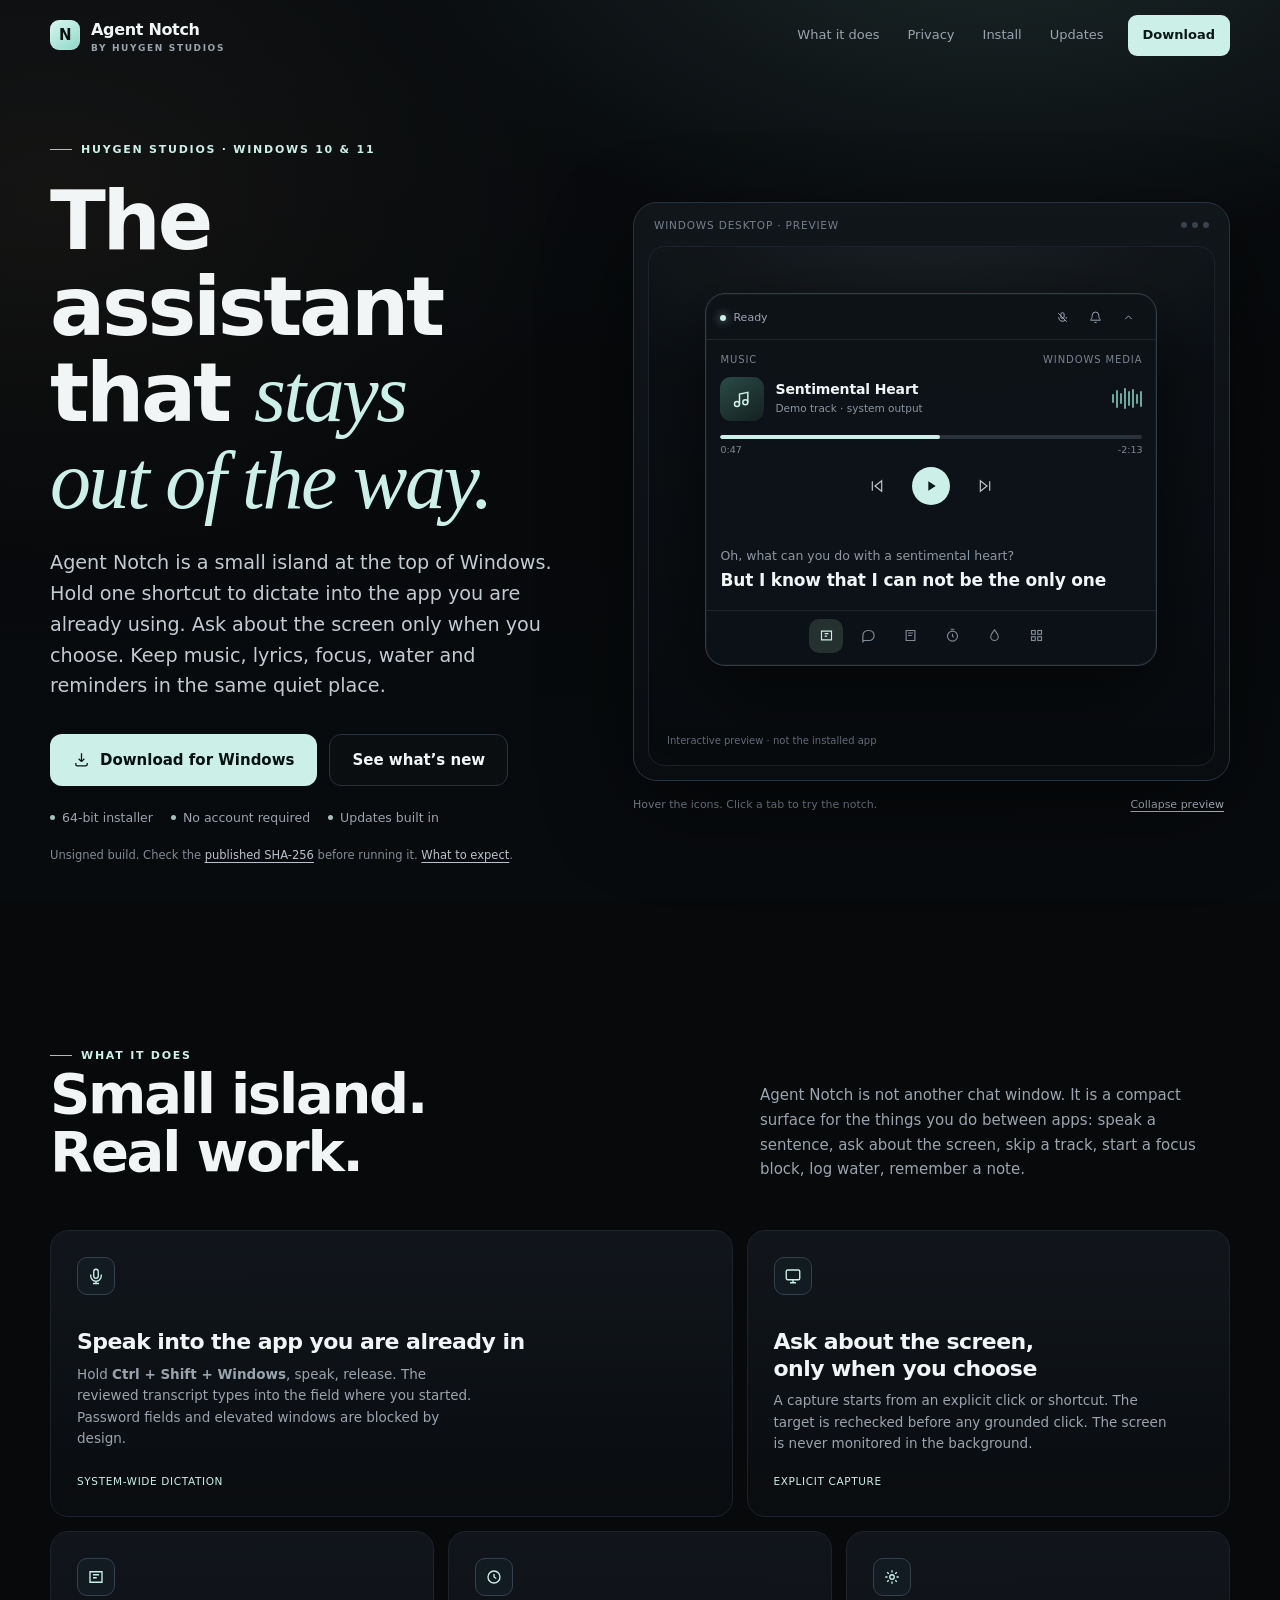
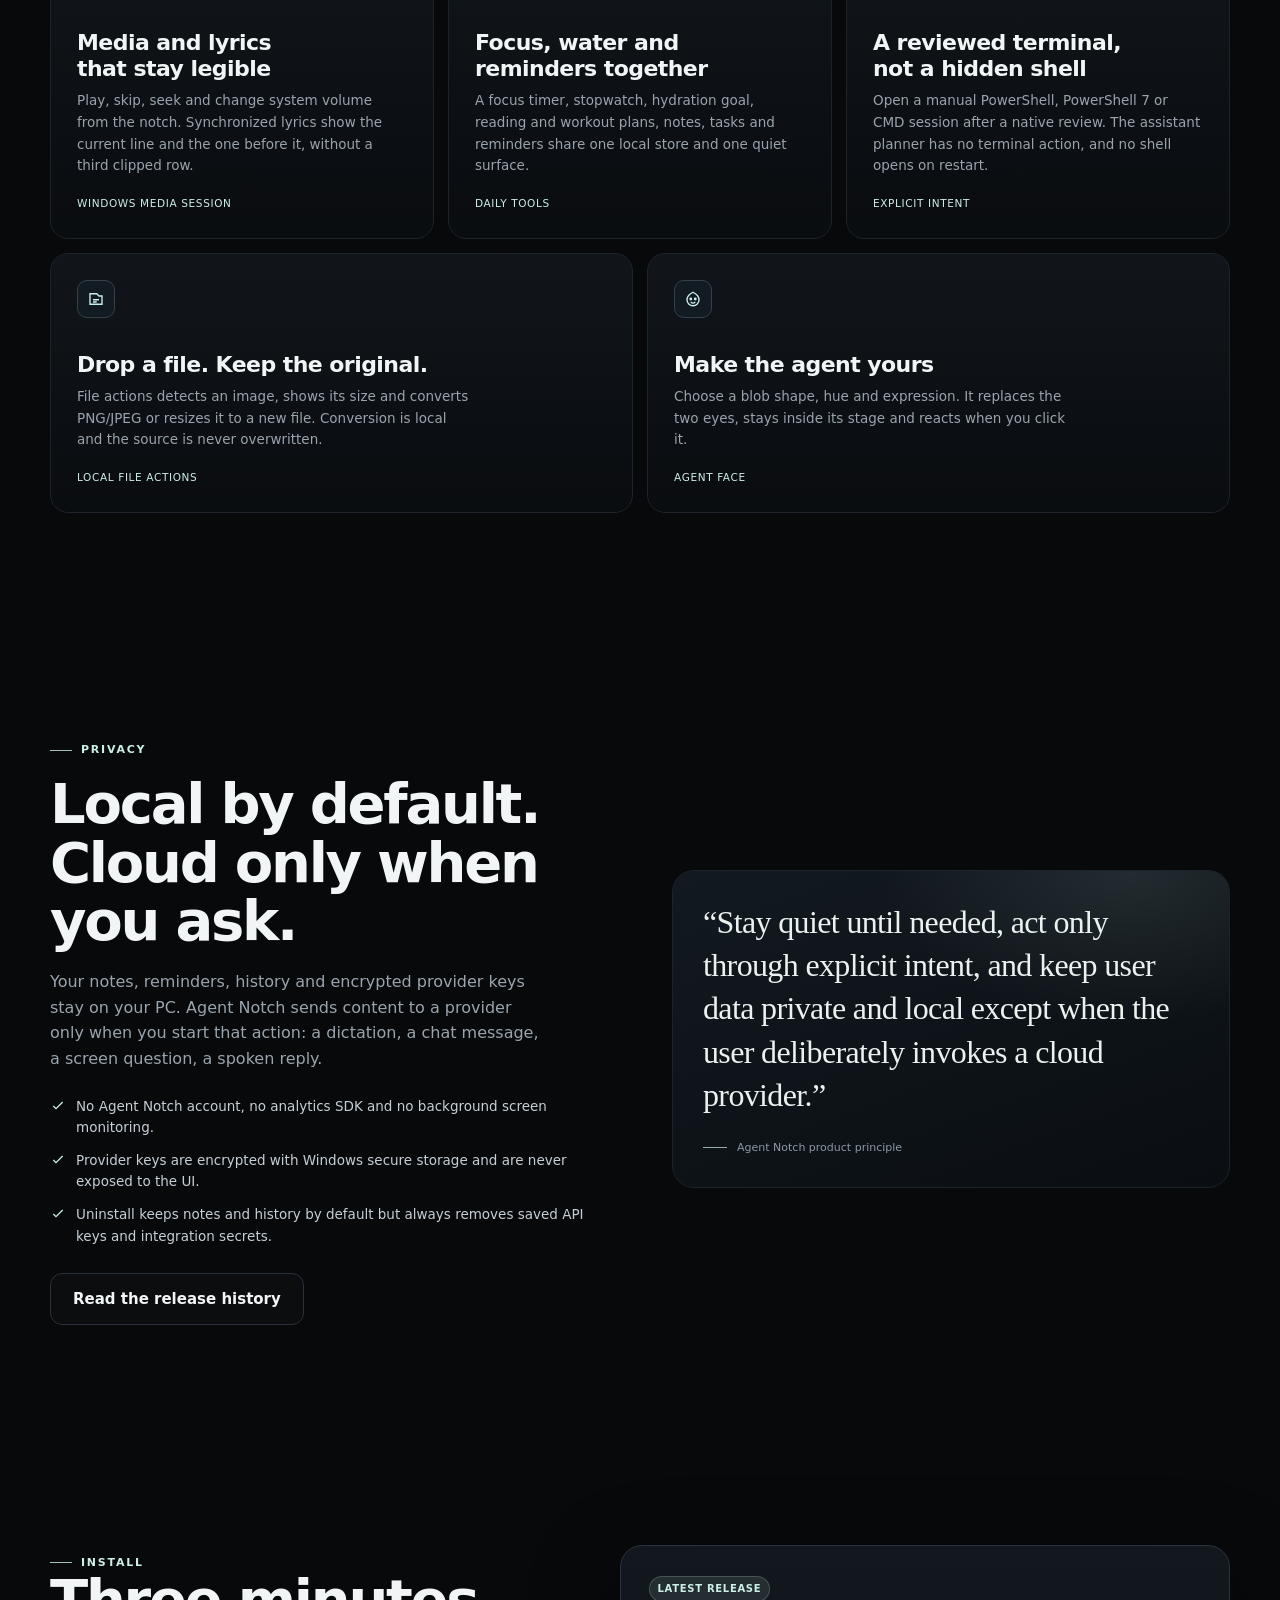
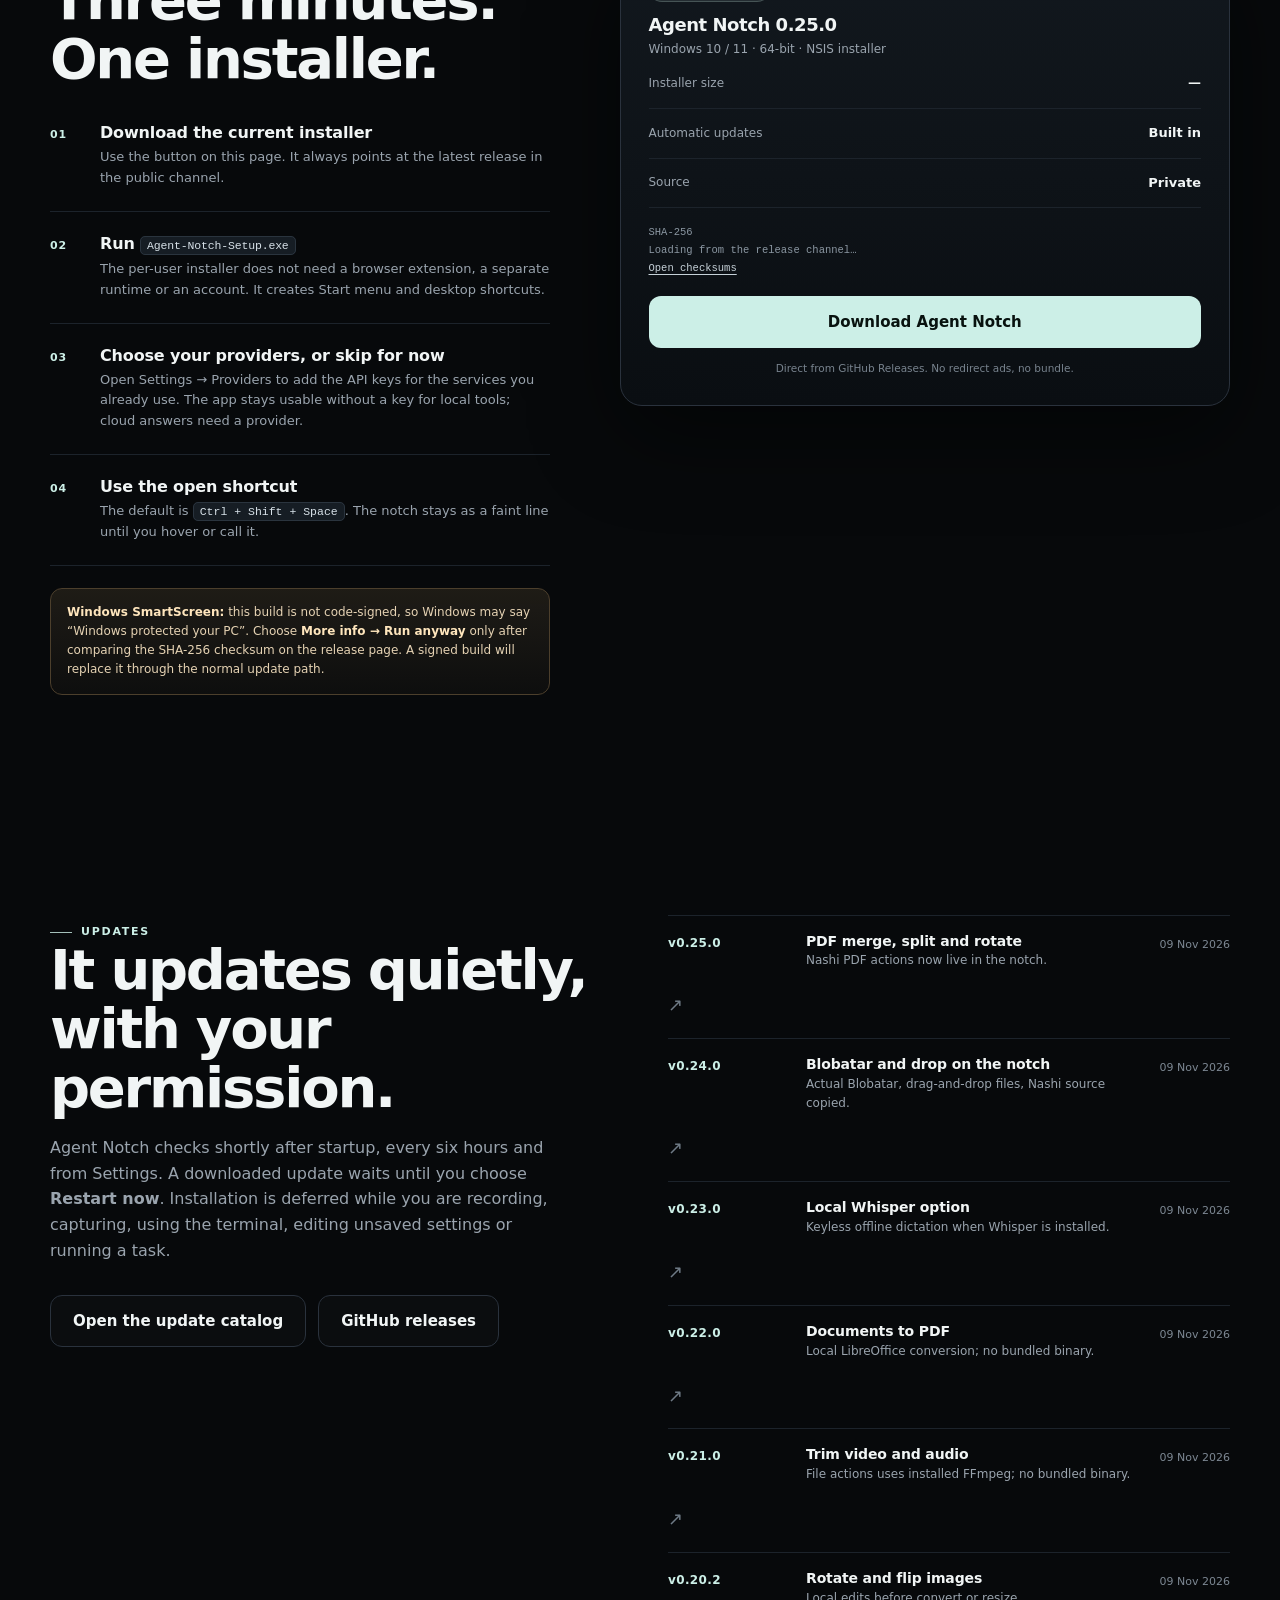
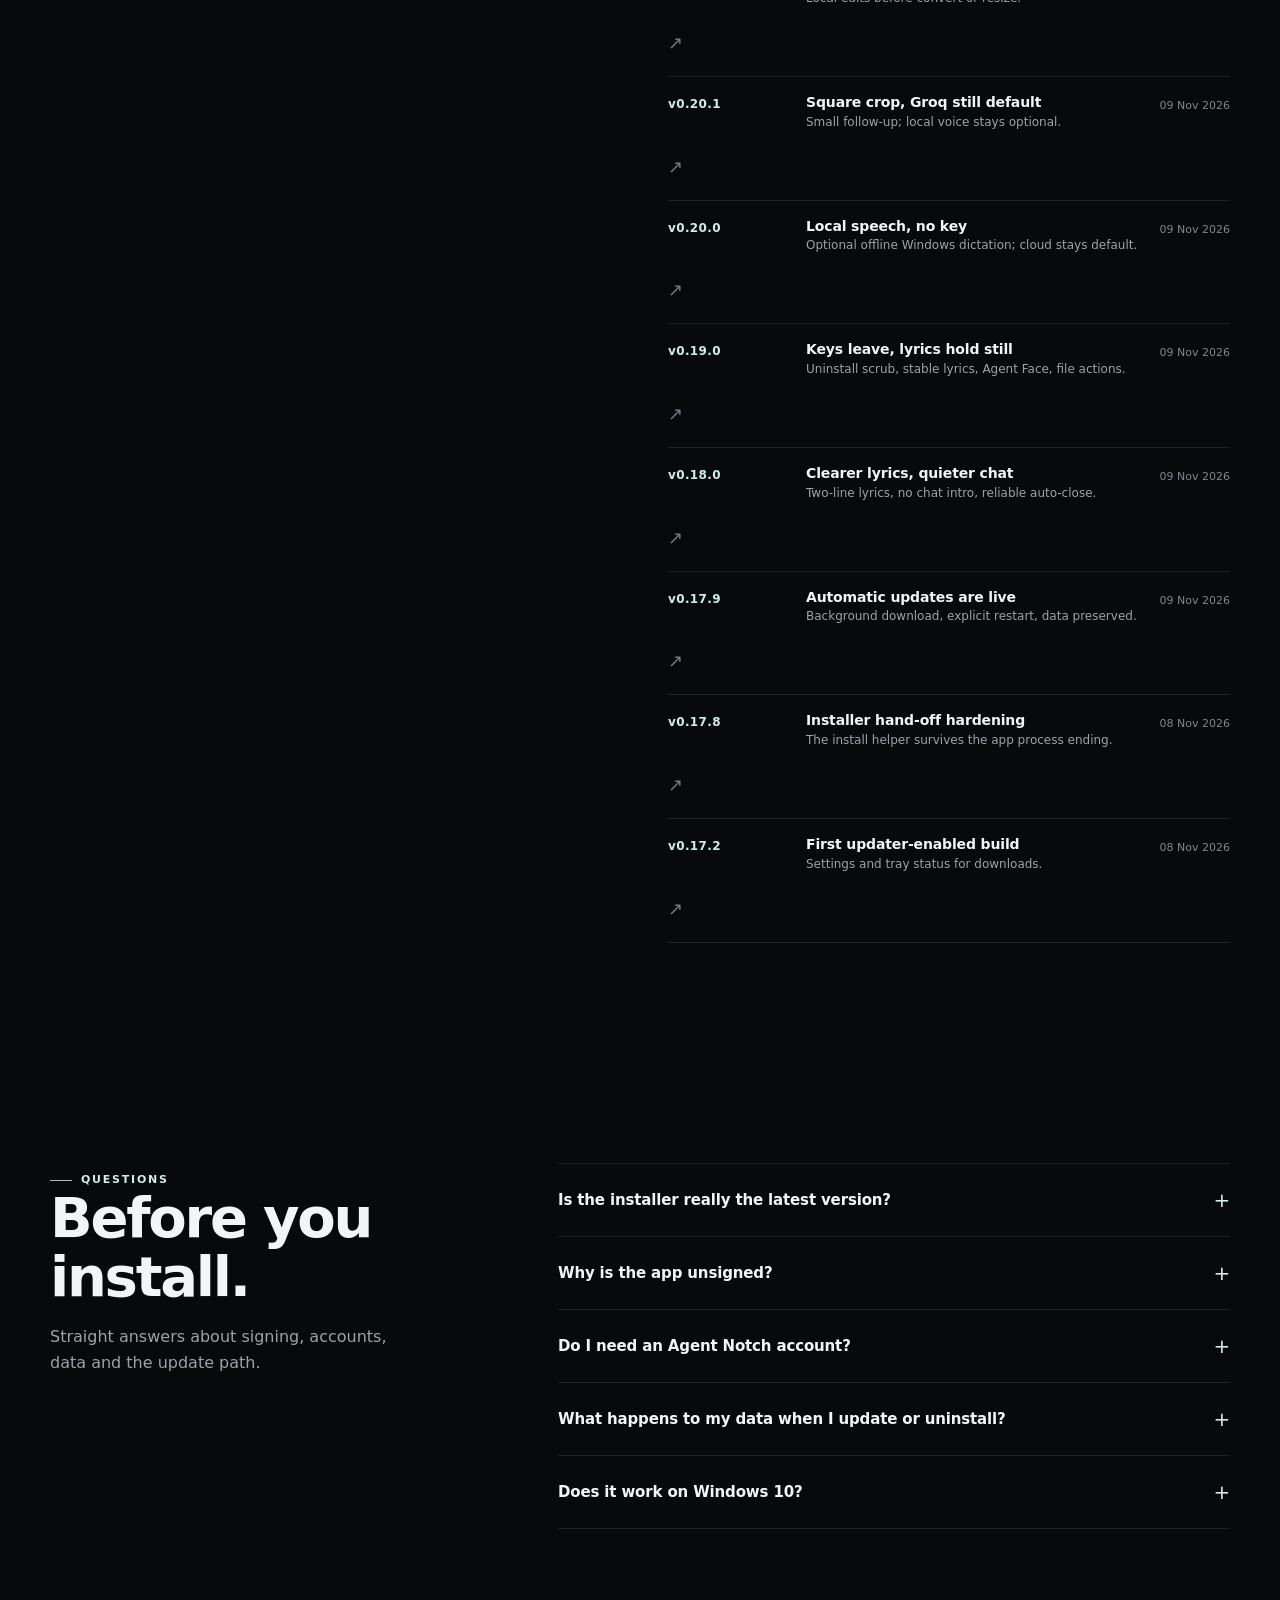
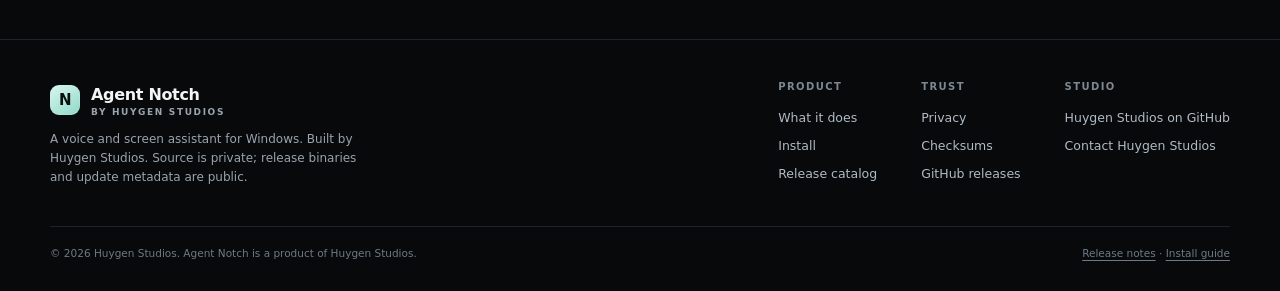
==== commit 52e11024: "Publish 0.25.0 PDF notes" ====
--- a/index.html
+++ b/index.html
@@ -44,7 +44,7 @@
       "description": "Agent Notch is a compact, always-on-top Windows assistant for dictation, screen questions, media and lyrics, reminders, focus, hydration and reviewed tasks.",
       "url": "https://shravan-kumar-nalacharla.github.io/agent-notch-site/",
       "downloadUrl": "https://github.com/shravan-kumar-nalacharla/agent-notch-releases/releases/latest/download/Agent-Notch-Setup.exe",
-      "softwareVersion": "0.24.0",
+      "softwareVersion": "0.25.0",
       "publisher": { "@id": "https://shravan-kumar-nalacharla.github.io/agent-notch-site/#organization" },
       "featureList": [
         "System-wide voice dictation",
@@ -311,7 +311,7 @@
       </div>
       <aside class="install-card" aria-label="Current release">
         <div class="version-pill">Latest release</div>
-        <h3 style="margin:12px 0 4px">Agent Notch <span id="latestVersion">0.24.0</span></h3>
+        <h3 style="margin:12px 0 4px">Agent Notch <span id="latestVersion">0.25.0</span></h3>
         <p class="muted" style="font-size:12px">Windows 10 / 11 · 64-bit · NSIS installer</p>
         <div class="version-row"><span>Installer size</span><strong id="installerSize">—</strong></div>
         <div class="version-row"><span>Automatic updates</span><strong>Built in</strong></div>
@@ -332,6 +332,7 @@
         <div class="hero-actions"><a class="btn btn-ghost" href="releases.html">Open the update catalog</a><a class="btn btn-ghost" href="https://github.com/shravan-kumar-nalacharla/agent-notch-releases/releases">GitHub releases</a></div>
       </div>
       <div class="release-list">
+        <a class="release-row" href="releases.html#v0250"><span class="v">v0.25.0</span><div><h4>PDF merge, split and rotate</h4><p>Nashi PDF actions now live in the notch.</p></div><span class="d">09 Nov 2026</span><span class="arrow">↗</span></a>
         <a class="release-row" href="releases.html#v0240"><span class="v">v0.24.0</span><div><h4>Blobatar and drop on the notch</h4><p>Actual Blobatar, drag-and-drop files, Nashi source copied.</p></div><span class="d">09 Nov 2026</span><span class="arrow">↗</span></a>
         <a class="release-row" href="releases.html#v0230"><span class="v">v0.23.0</span><div><h4>Local Whisper option</h4><p>Keyless offline dictation when Whisper is installed.</p></div><span class="d">09 Nov 2026</span><span class="arrow">↗</span></a>
         <a class="release-row" href="releases.html#v0220"><span class="v">v0.22.0</span><div><h4>Documents to PDF</h4><p>Local LibreOffice conversion; no bundled binary.</p></div><span class="d">09 Nov 2026</span><span class="arrow">↗</span></a>
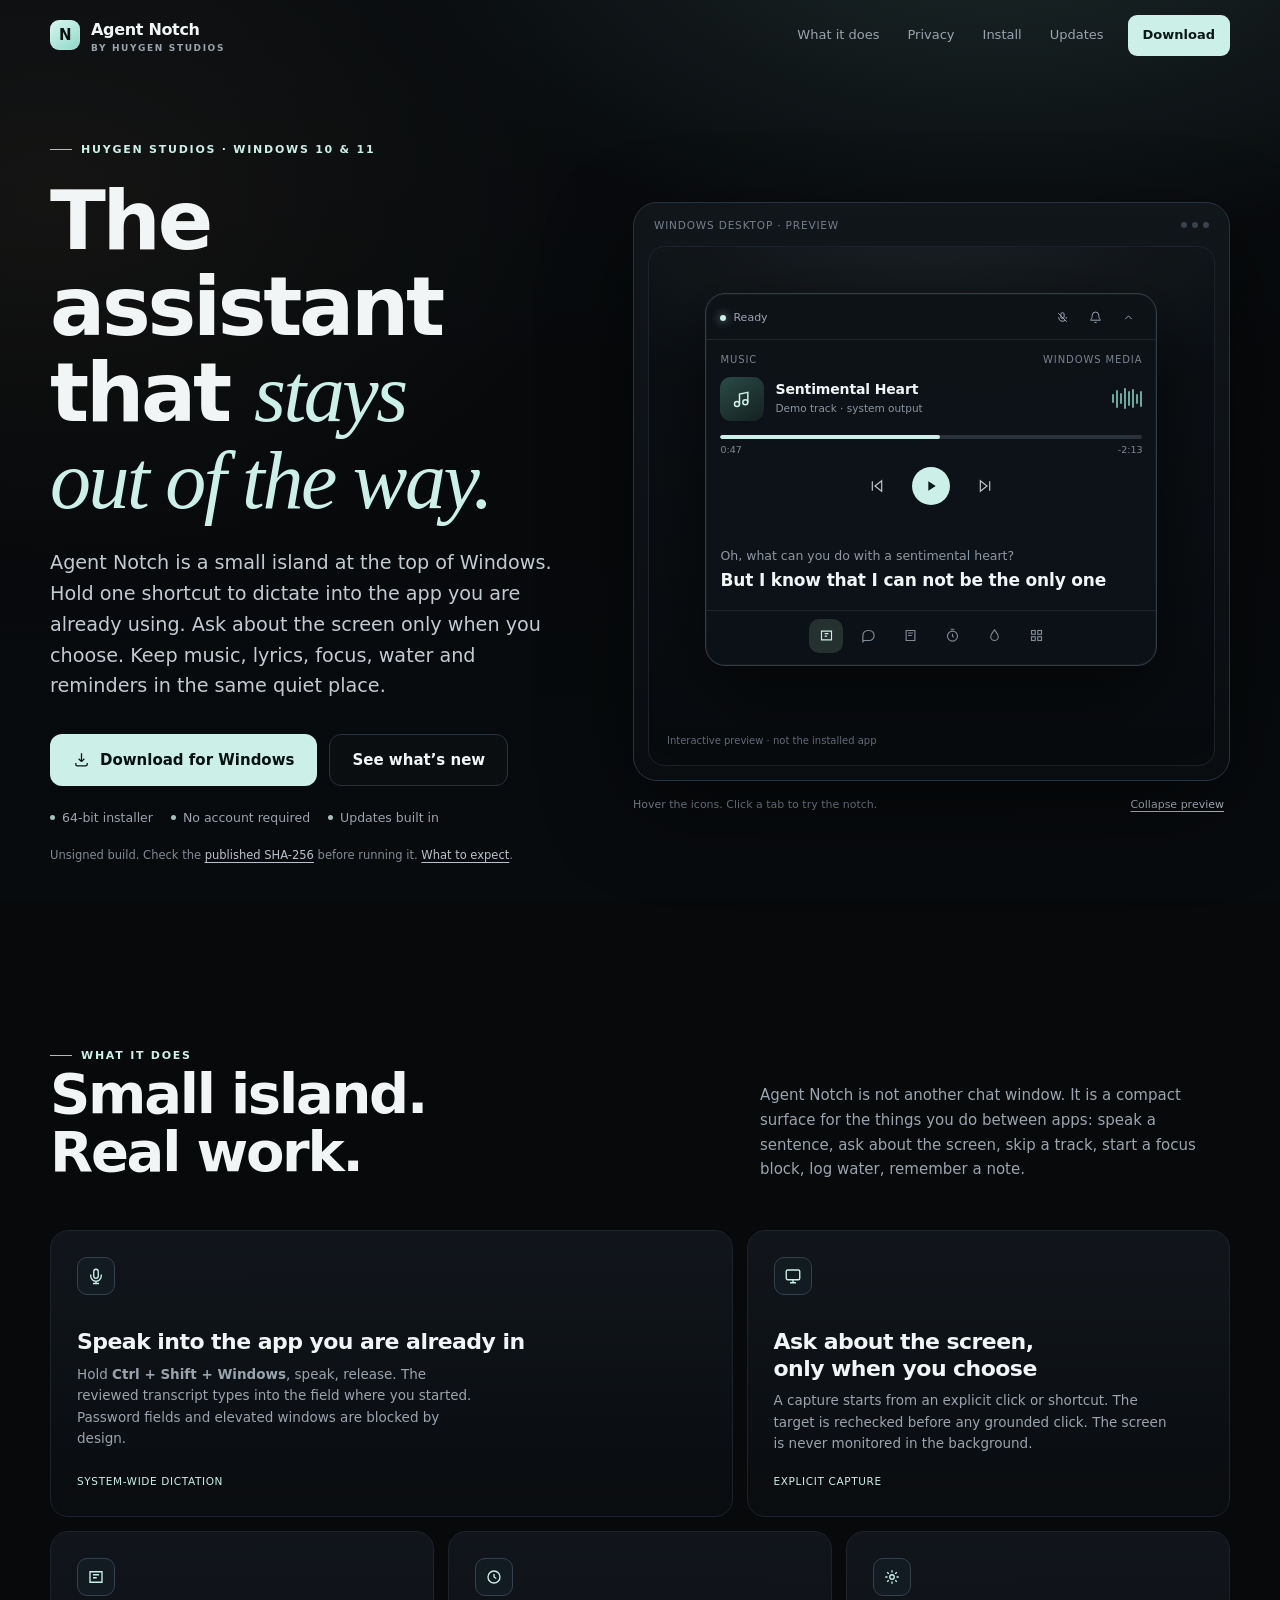
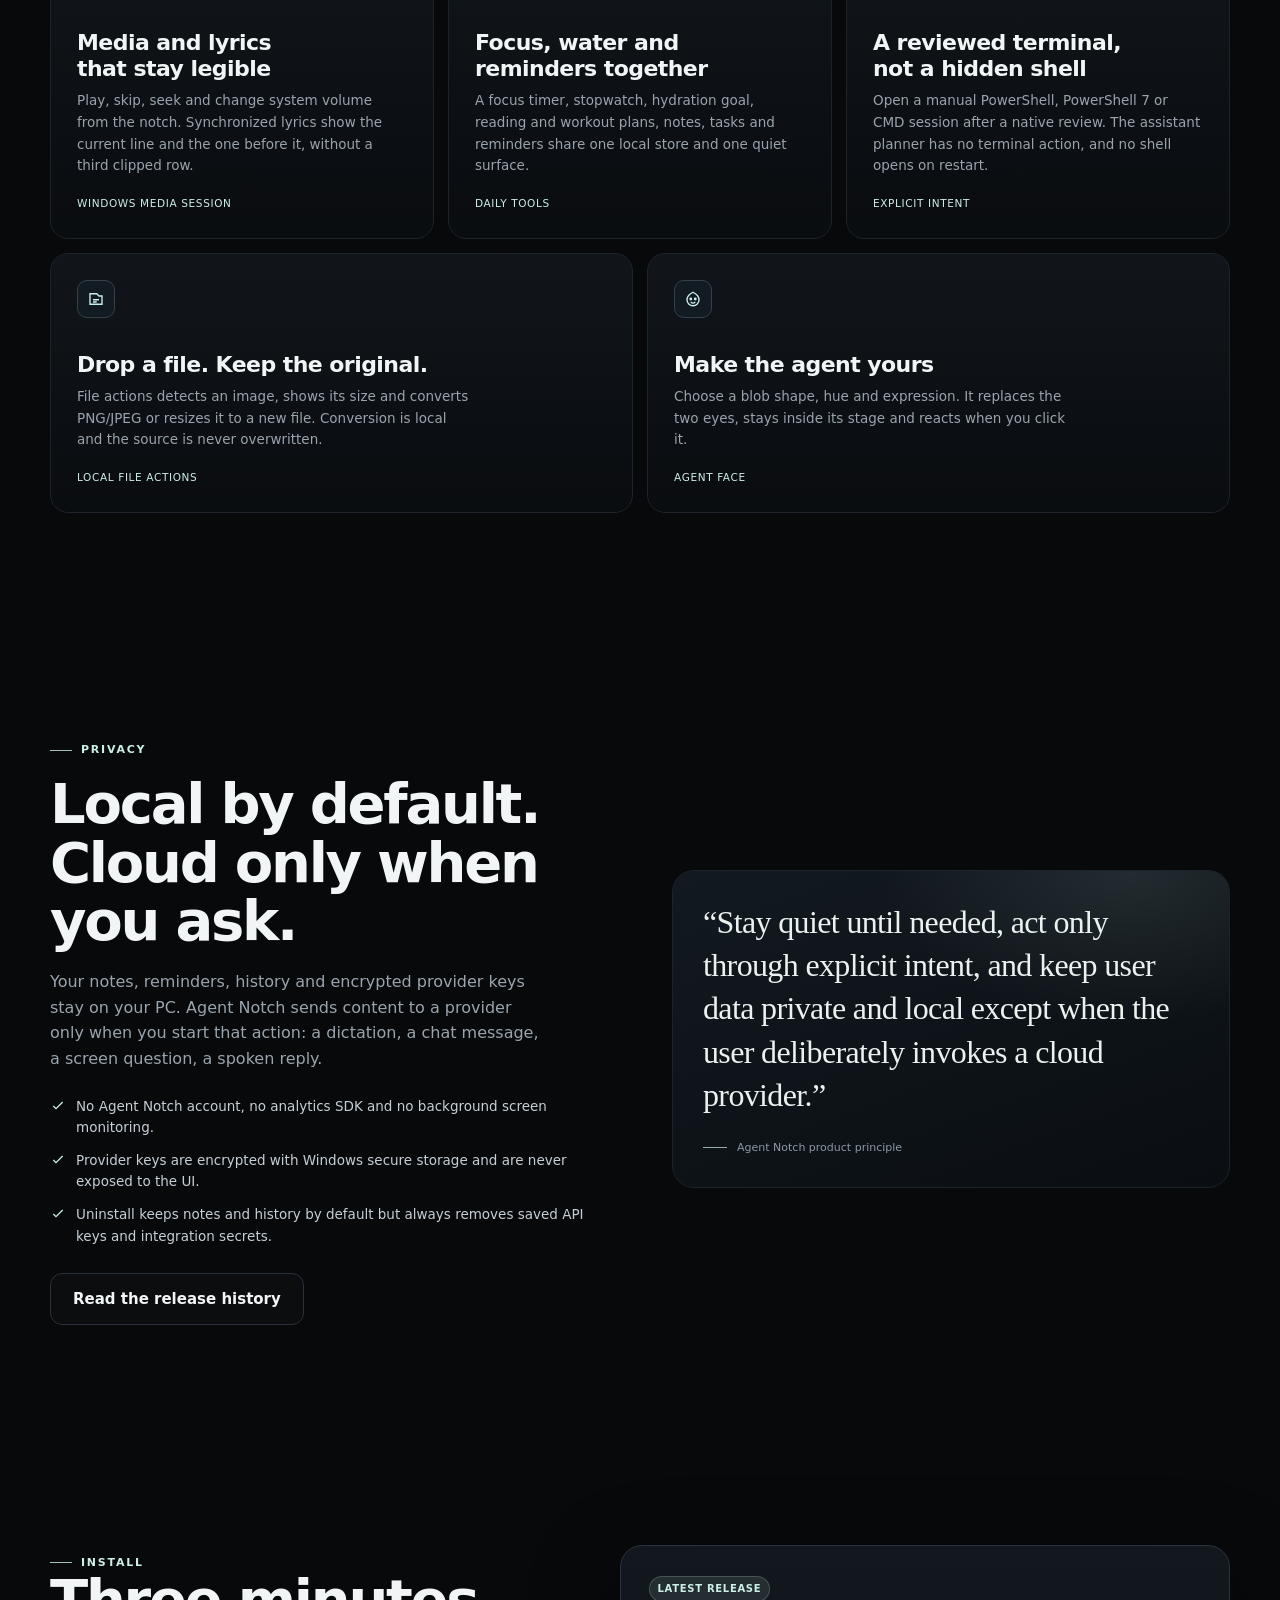
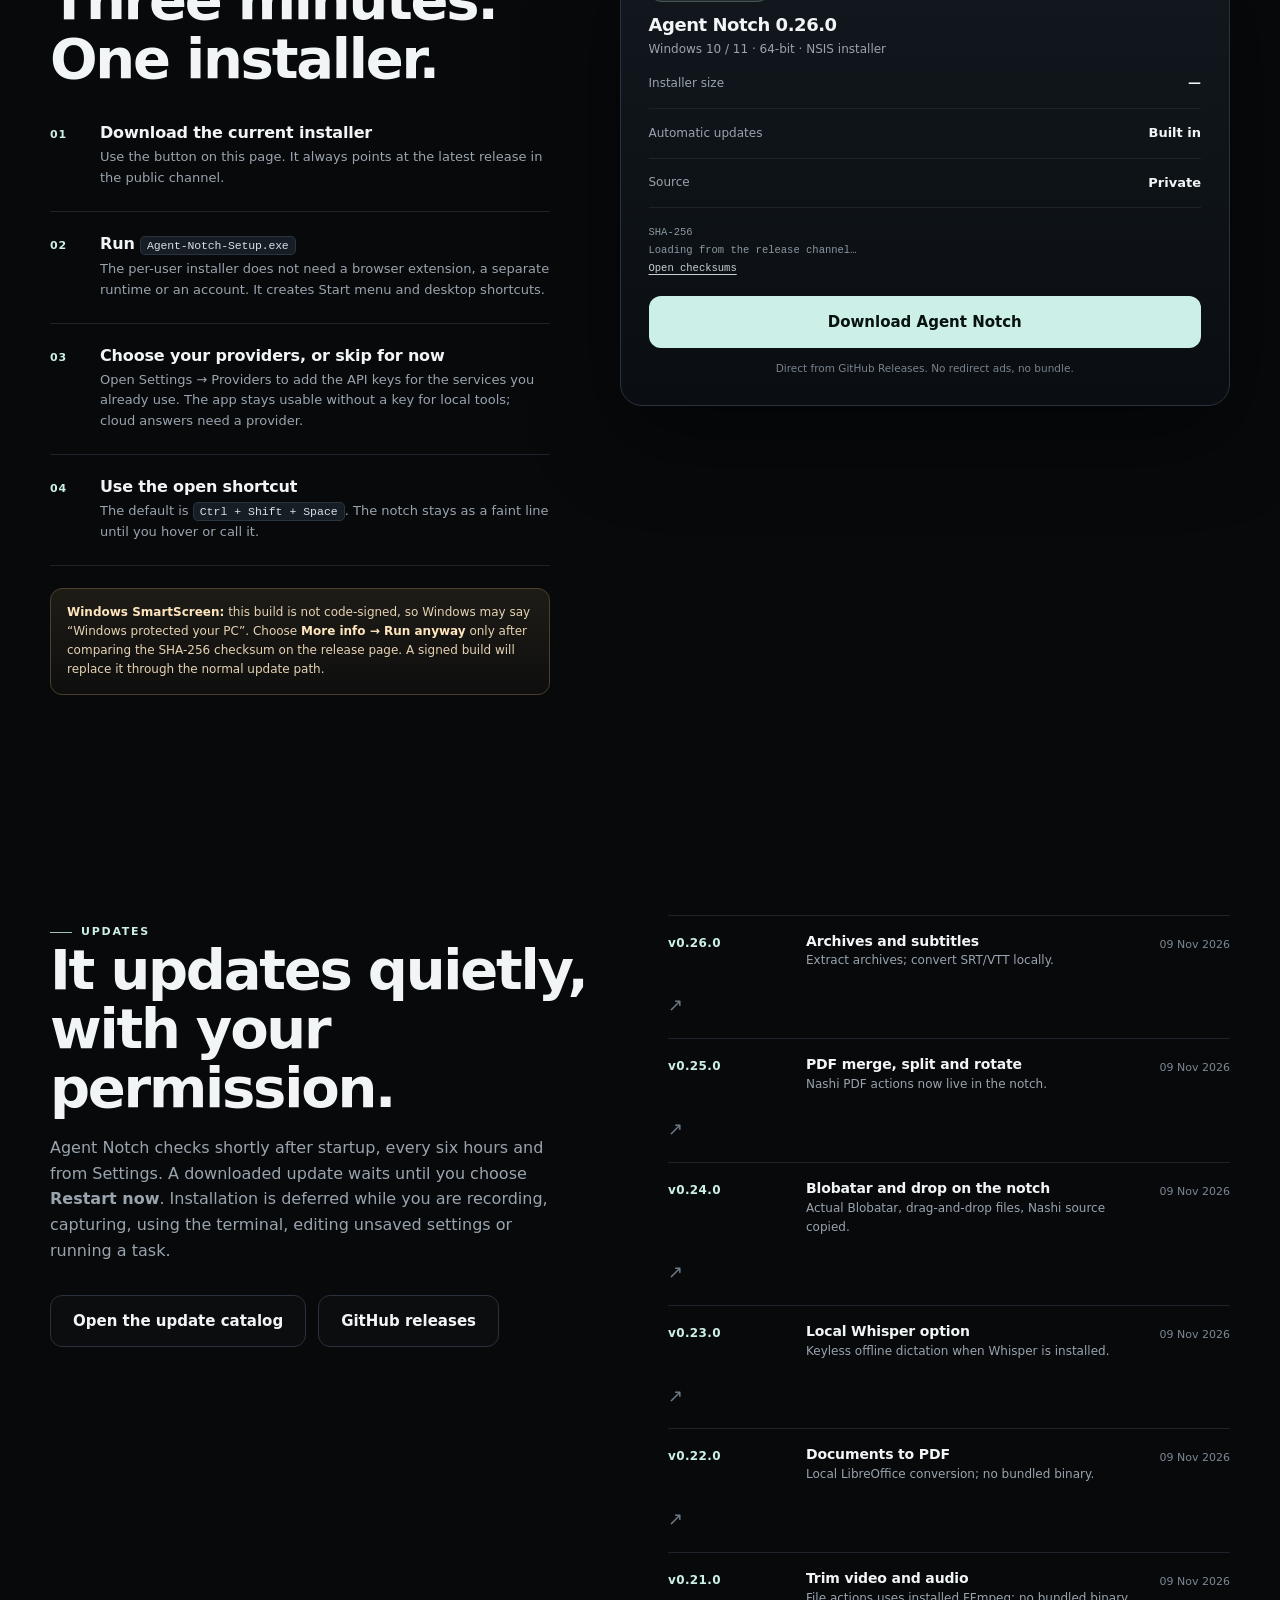
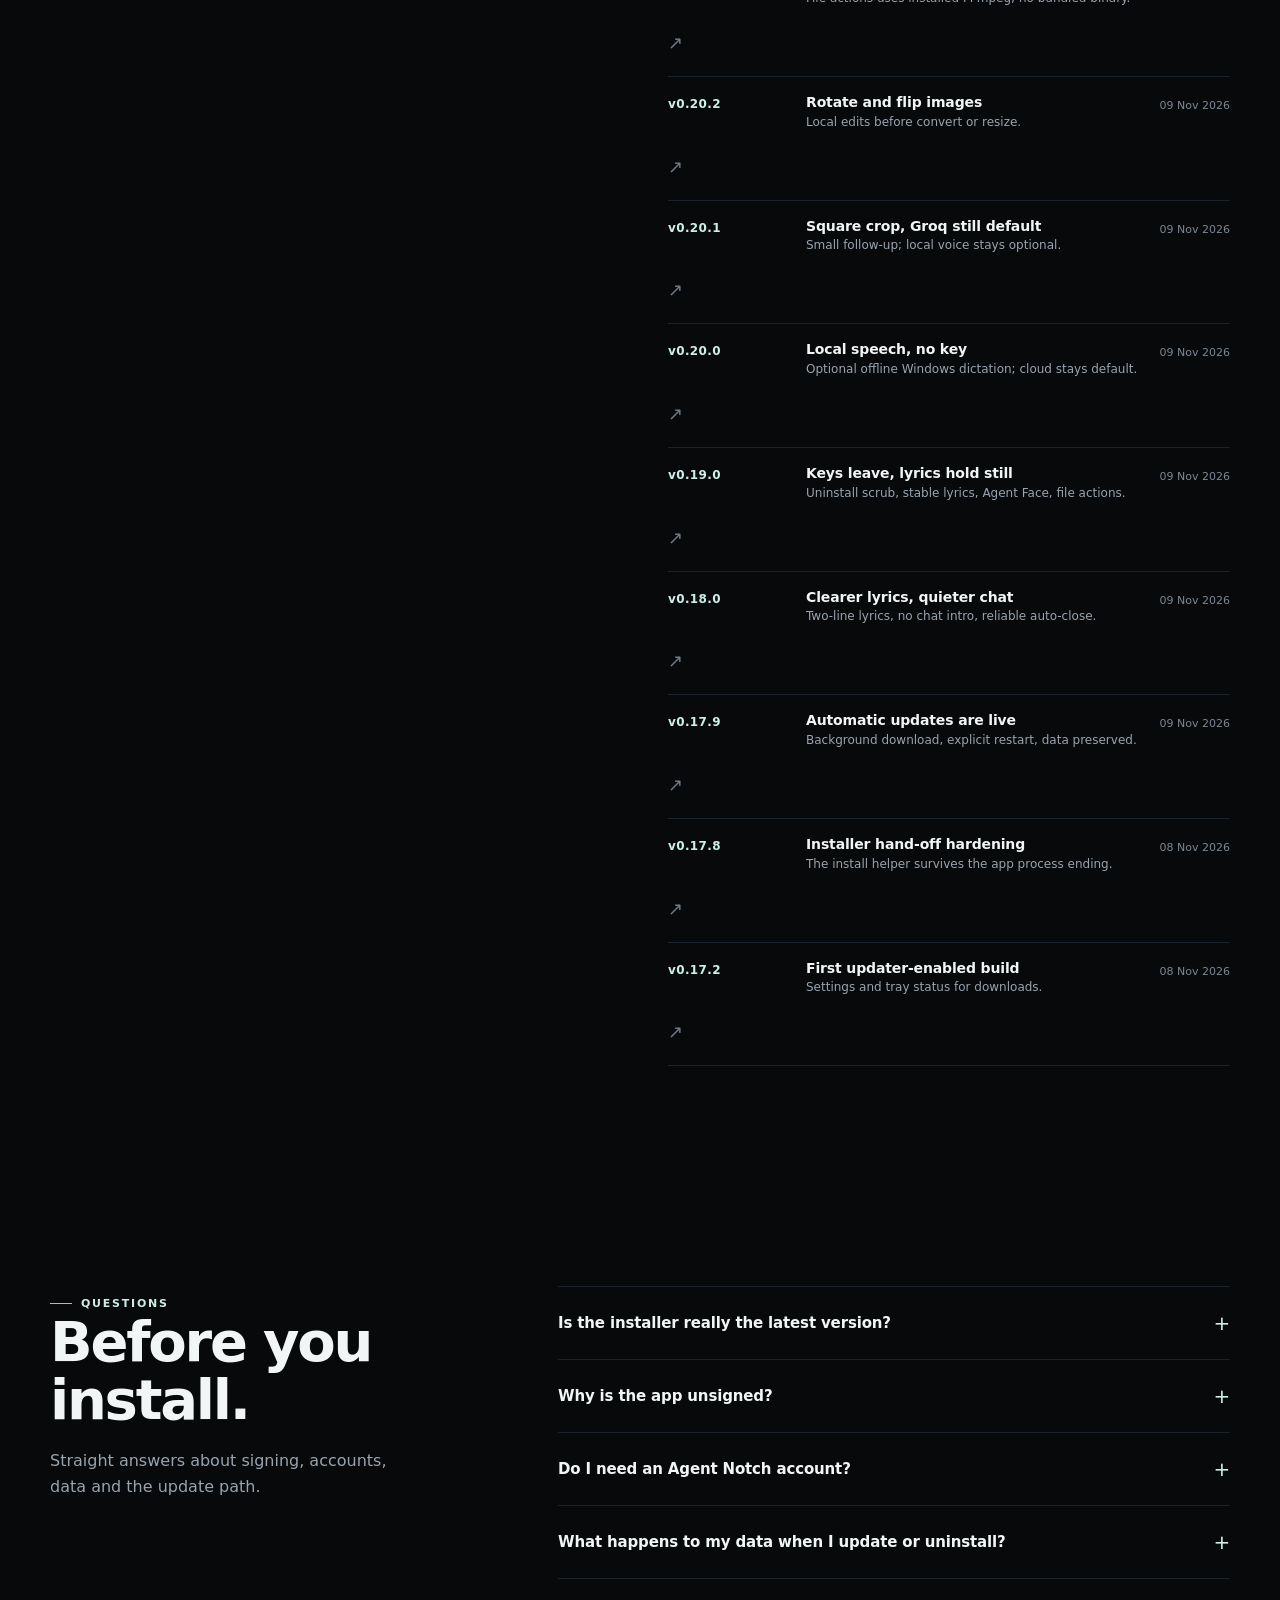
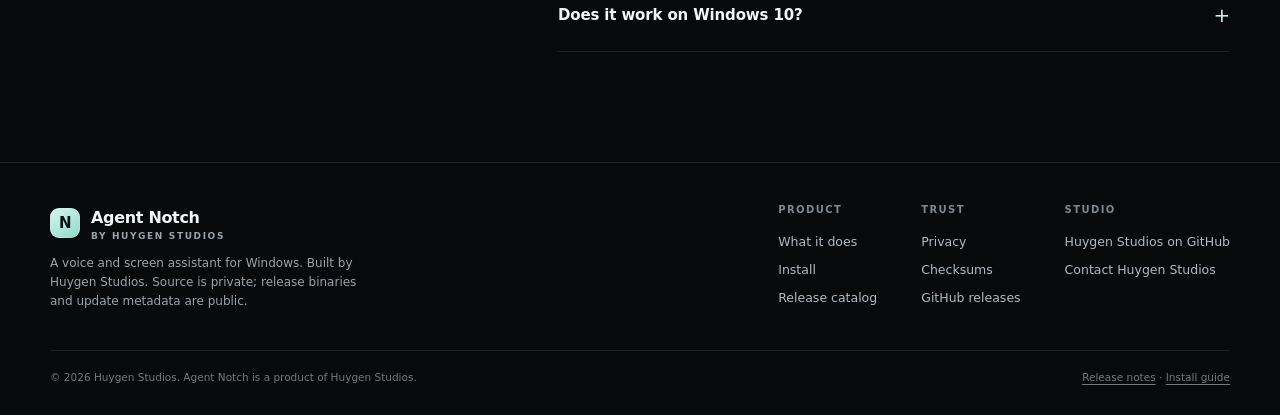
==== commit 7c44472e: "Publish 0.26.0 archive/subtitle notes" ====
--- a/index.html
+++ b/index.html
@@ -44,7 +44,7 @@
       "description": "Agent Notch is a compact, always-on-top Windows assistant for dictation, screen questions, media and lyrics, reminders, focus, hydration and reviewed tasks.",
       "url": "https://shravan-kumar-nalacharla.github.io/agent-notch-site/",
       "downloadUrl": "https://github.com/shravan-kumar-nalacharla/agent-notch-releases/releases/latest/download/Agent-Notch-Setup.exe",
-      "softwareVersion": "0.25.0",
+      "softwareVersion": "0.26.0",
       "publisher": { "@id": "https://shravan-kumar-nalacharla.github.io/agent-notch-site/#organization" },
       "featureList": [
         "System-wide voice dictation",
@@ -311,7 +311,7 @@
       </div>
       <aside class="install-card" aria-label="Current release">
         <div class="version-pill">Latest release</div>
-        <h3 style="margin:12px 0 4px">Agent Notch <span id="latestVersion">0.25.0</span></h3>
+        <h3 style="margin:12px 0 4px">Agent Notch <span id="latestVersion">0.26.0</span></h3>
         <p class="muted" style="font-size:12px">Windows 10 / 11 · 64-bit · NSIS installer</p>
         <div class="version-row"><span>Installer size</span><strong id="installerSize">—</strong></div>
         <div class="version-row"><span>Automatic updates</span><strong>Built in</strong></div>
@@ -332,6 +332,7 @@
         <div class="hero-actions"><a class="btn btn-ghost" href="releases.html">Open the update catalog</a><a class="btn btn-ghost" href="https://github.com/shravan-kumar-nalacharla/agent-notch-releases/releases">GitHub releases</a></div>
       </div>
       <div class="release-list">
+        <a class="release-row" href="releases.html#v0260"><span class="v">v0.26.0</span><div><h4>Archives and subtitles</h4><p>Extract archives; convert SRT/VTT locally.</p></div><span class="d">09 Nov 2026</span><span class="arrow">↗</span></a>
         <a class="release-row" href="releases.html#v0250"><span class="v">v0.25.0</span><div><h4>PDF merge, split and rotate</h4><p>Nashi PDF actions now live in the notch.</p></div><span class="d">09 Nov 2026</span><span class="arrow">↗</span></a>
         <a class="release-row" href="releases.html#v0240"><span class="v">v0.24.0</span><div><h4>Blobatar and drop on the notch</h4><p>Actual Blobatar, drag-and-drop files, Nashi source copied.</p></div><span class="d">09 Nov 2026</span><span class="arrow">↗</span></a>
         <a class="release-row" href="releases.html#v0230"><span class="v">v0.23.0</span><div><h4>Local Whisper option</h4><p>Keyless offline dictation when Whisper is installed.</p></div><span class="d">09 Nov 2026</span><span class="arrow">↗</span></a>
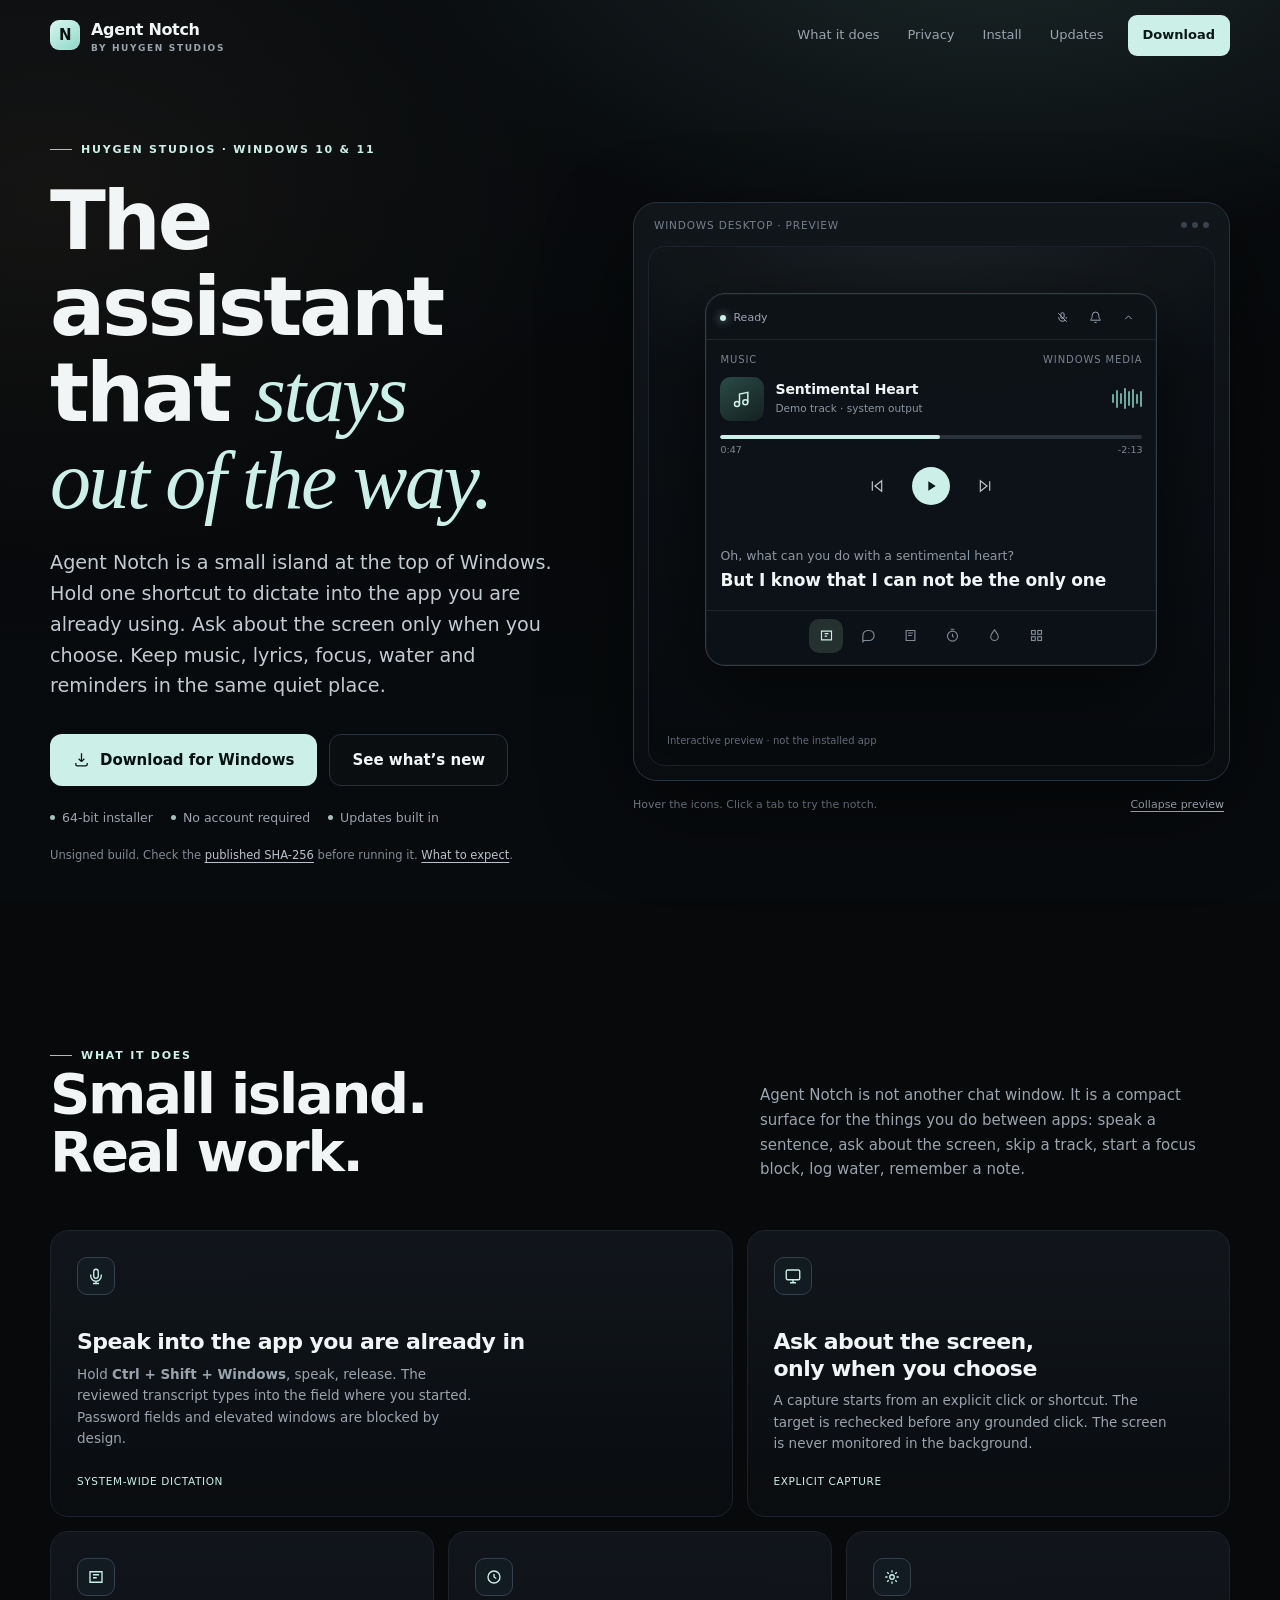
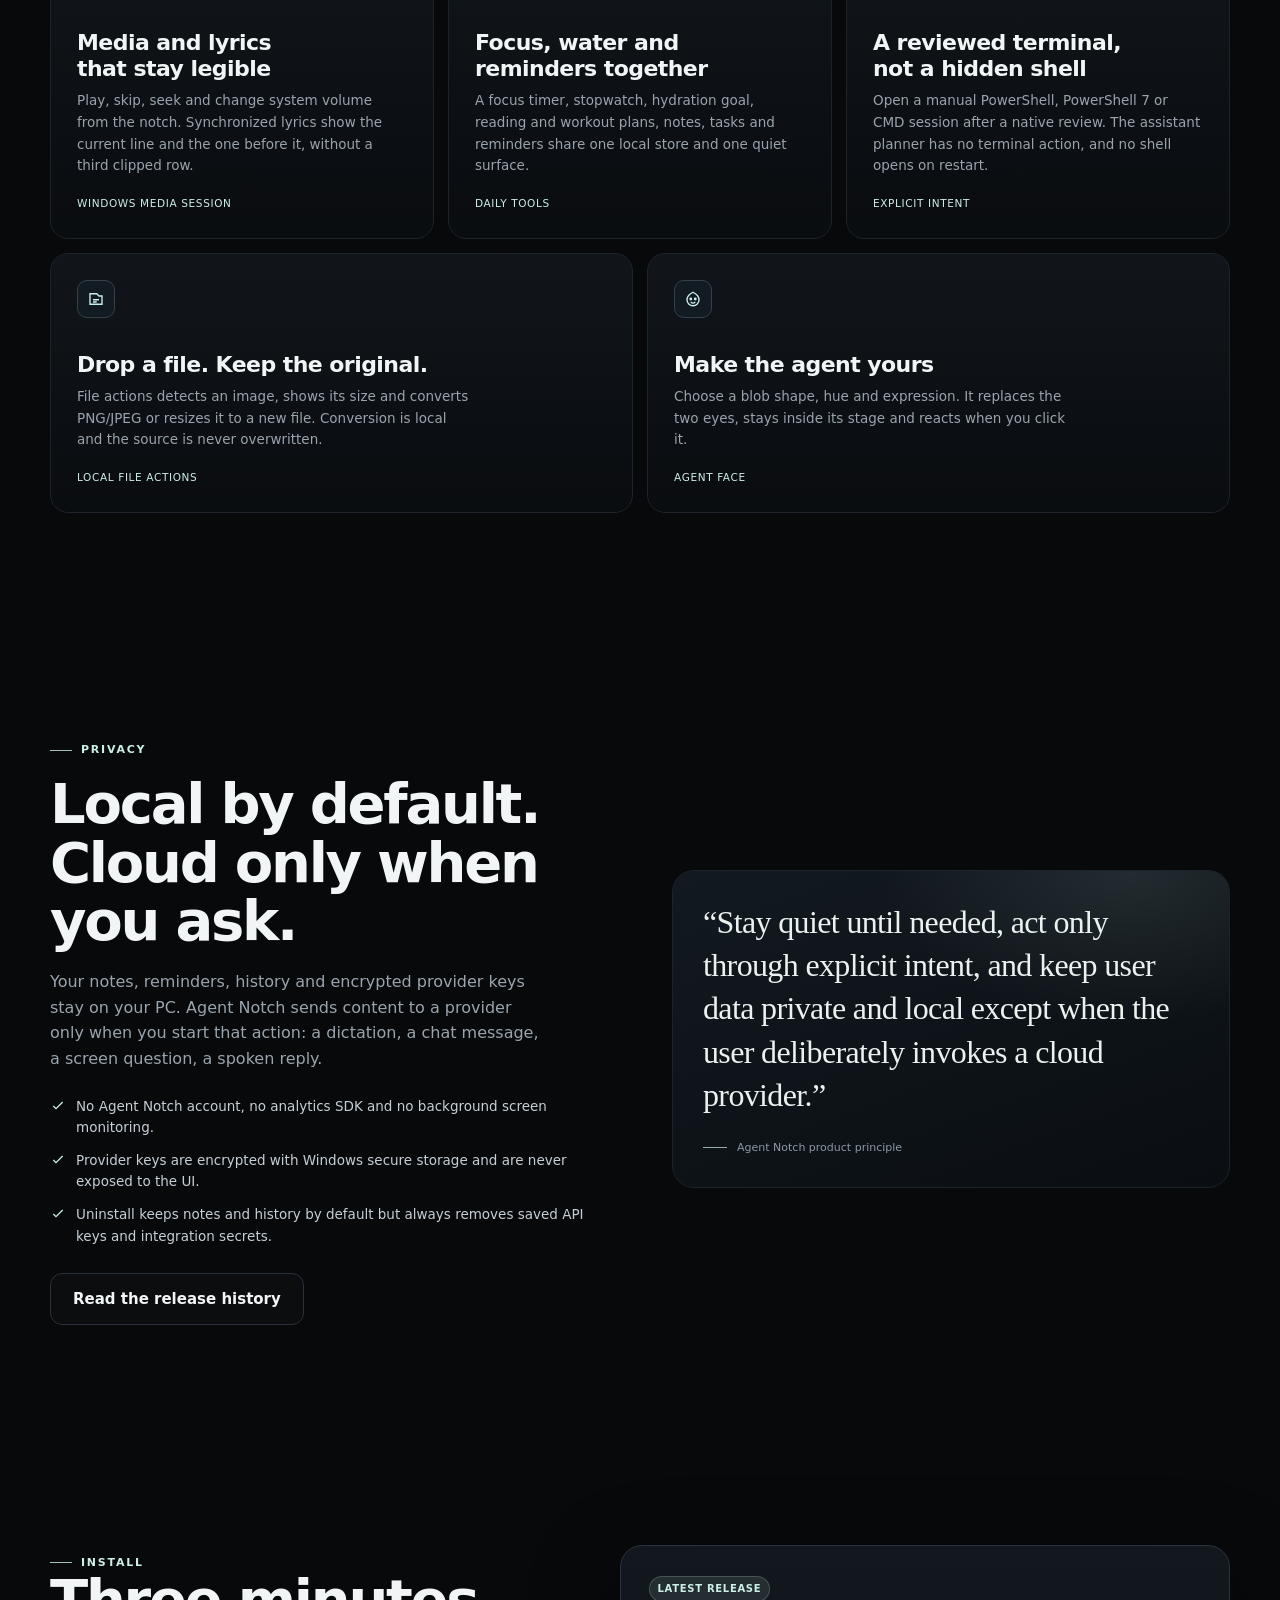
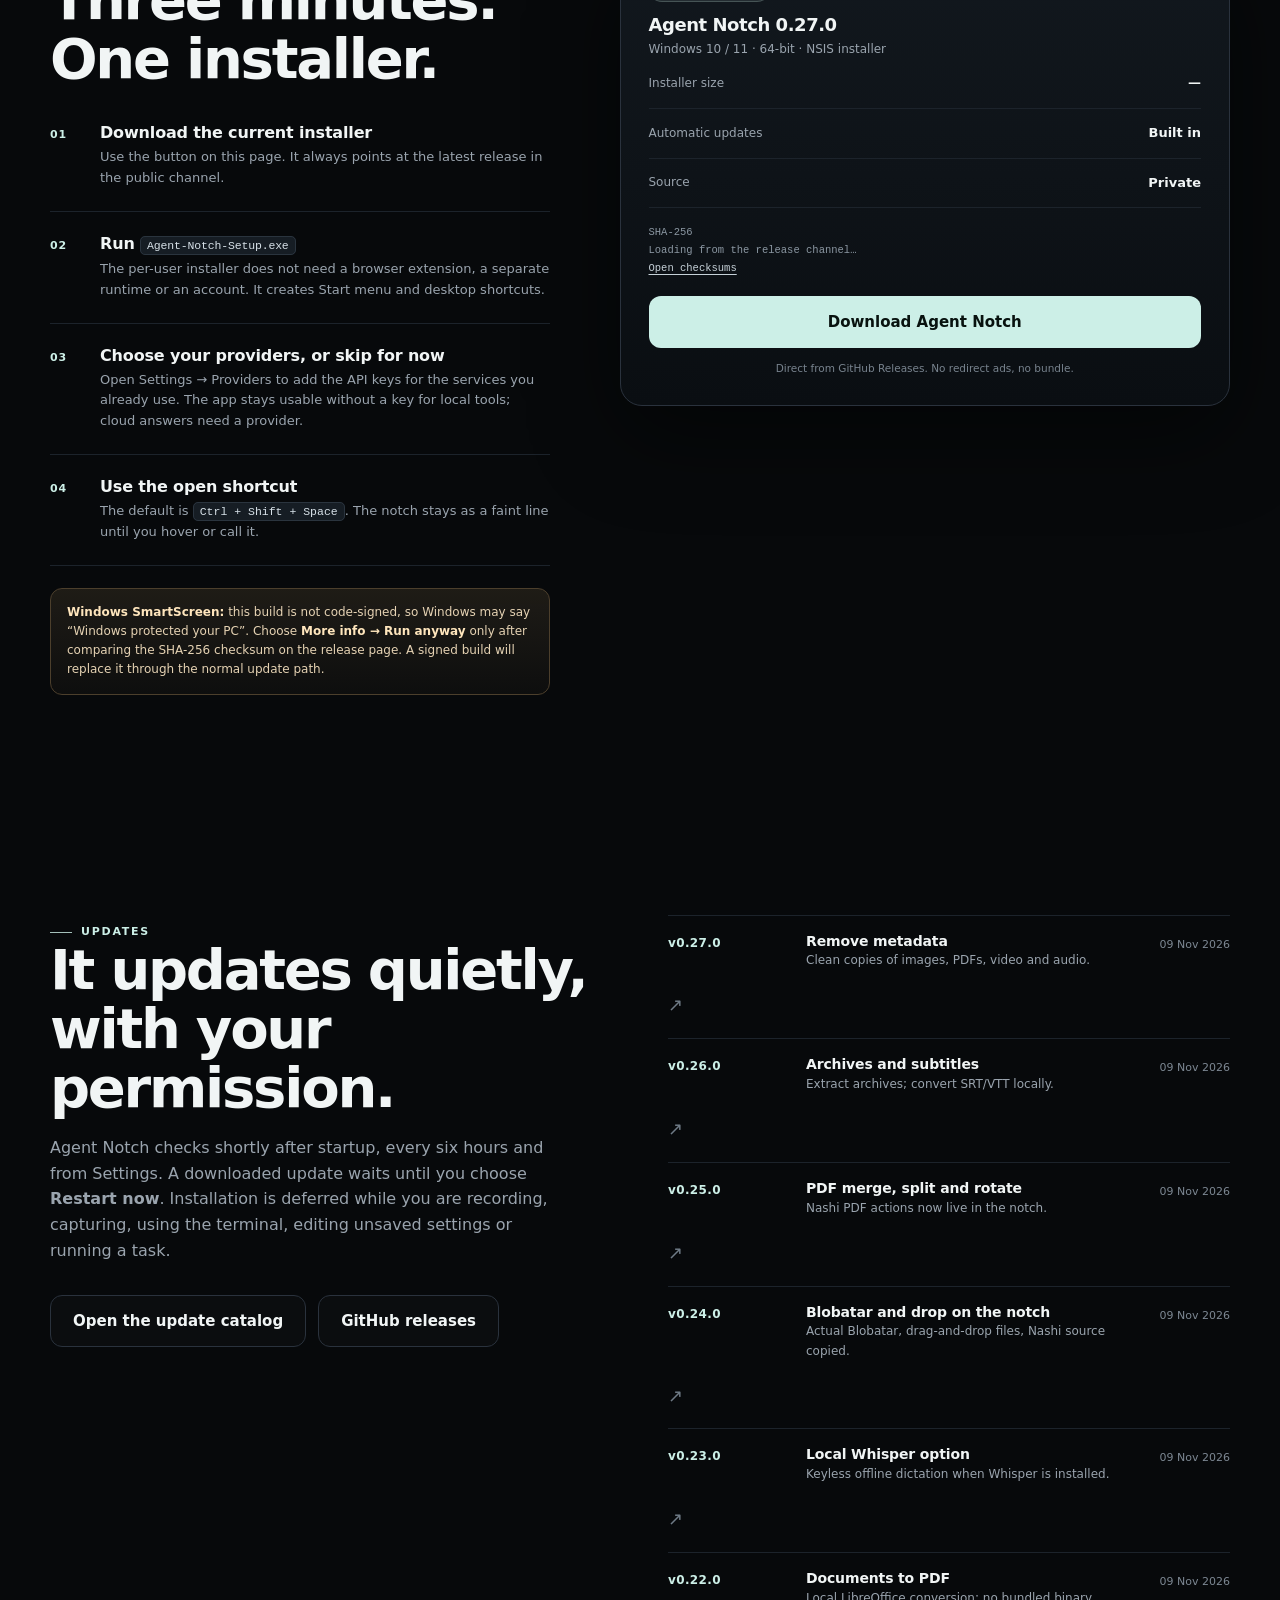
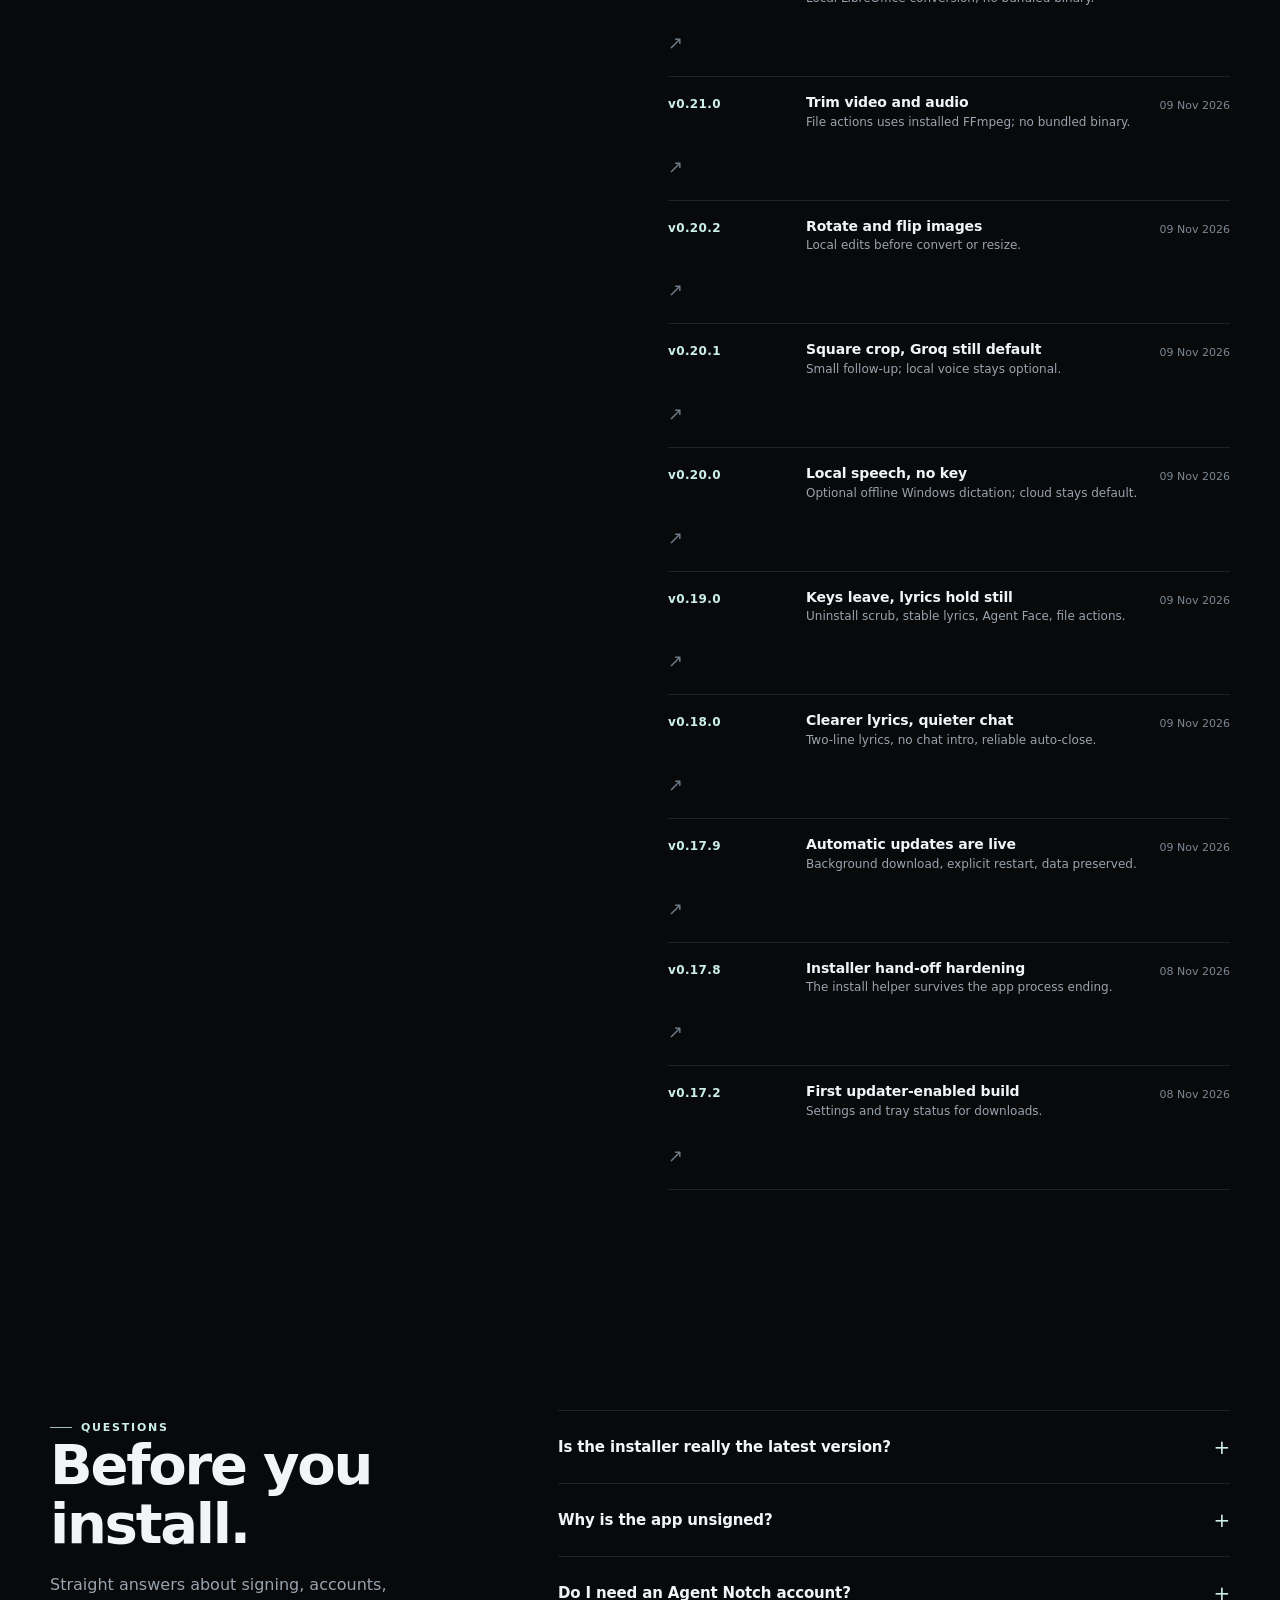
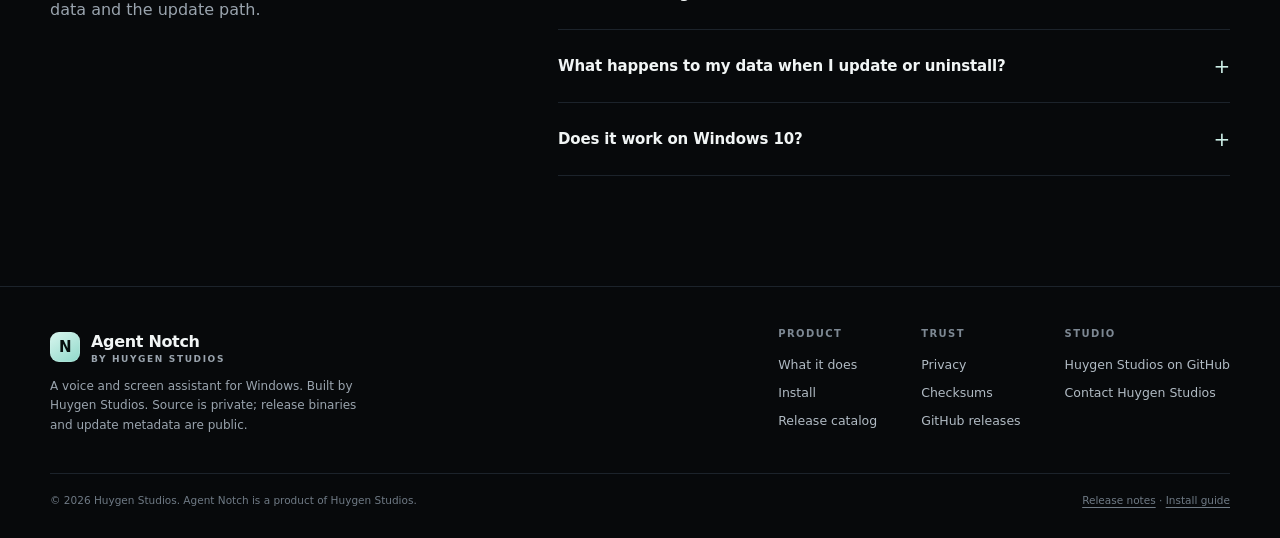
==== commit fb652ad5: "Publish 0.27.0 metadata notes" ====
--- a/index.html
+++ b/index.html
@@ -44,7 +44,7 @@
       "description": "Agent Notch is a compact, always-on-top Windows assistant for dictation, screen questions, media and lyrics, reminders, focus, hydration and reviewed tasks.",
       "url": "https://shravan-kumar-nalacharla.github.io/agent-notch-site/",
       "downloadUrl": "https://github.com/shravan-kumar-nalacharla/agent-notch-releases/releases/latest/download/Agent-Notch-Setup.exe",
-      "softwareVersion": "0.26.0",
+      "softwareVersion": "0.27.0",
       "publisher": { "@id": "https://shravan-kumar-nalacharla.github.io/agent-notch-site/#organization" },
       "featureList": [
         "System-wide voice dictation",
@@ -311,7 +311,7 @@
       </div>
       <aside class="install-card" aria-label="Current release">
         <div class="version-pill">Latest release</div>
-        <h3 style="margin:12px 0 4px">Agent Notch <span id="latestVersion">0.26.0</span></h3>
+        <h3 style="margin:12px 0 4px">Agent Notch <span id="latestVersion">0.27.0</span></h3>
         <p class="muted" style="font-size:12px">Windows 10 / 11 · 64-bit · NSIS installer</p>
         <div class="version-row"><span>Installer size</span><strong id="installerSize">—</strong></div>
         <div class="version-row"><span>Automatic updates</span><strong>Built in</strong></div>
@@ -332,6 +332,7 @@
         <div class="hero-actions"><a class="btn btn-ghost" href="releases.html">Open the update catalog</a><a class="btn btn-ghost" href="https://github.com/shravan-kumar-nalacharla/agent-notch-releases/releases">GitHub releases</a></div>
       </div>
       <div class="release-list">
+        <a class="release-row" href="releases.html#v0270"><span class="v">v0.27.0</span><div><h4>Remove metadata</h4><p>Clean copies of images, PDFs, video and audio.</p></div><span class="d">09 Nov 2026</span><span class="arrow">↗</span></a>
         <a class="release-row" href="releases.html#v0260"><span class="v">v0.26.0</span><div><h4>Archives and subtitles</h4><p>Extract archives; convert SRT/VTT locally.</p></div><span class="d">09 Nov 2026</span><span class="arrow">↗</span></a>
         <a class="release-row" href="releases.html#v0250"><span class="v">v0.25.0</span><div><h4>PDF merge, split and rotate</h4><p>Nashi PDF actions now live in the notch.</p></div><span class="d">09 Nov 2026</span><span class="arrow">↗</span></a>
         <a class="release-row" href="releases.html#v0240"><span class="v">v0.24.0</span><div><h4>Blobatar and drop on the notch</h4><p>Actual Blobatar, drag-and-drop files, Nashi source copied.</p></div><span class="d">09 Nov 2026</span><span class="arrow">↗</span></a>
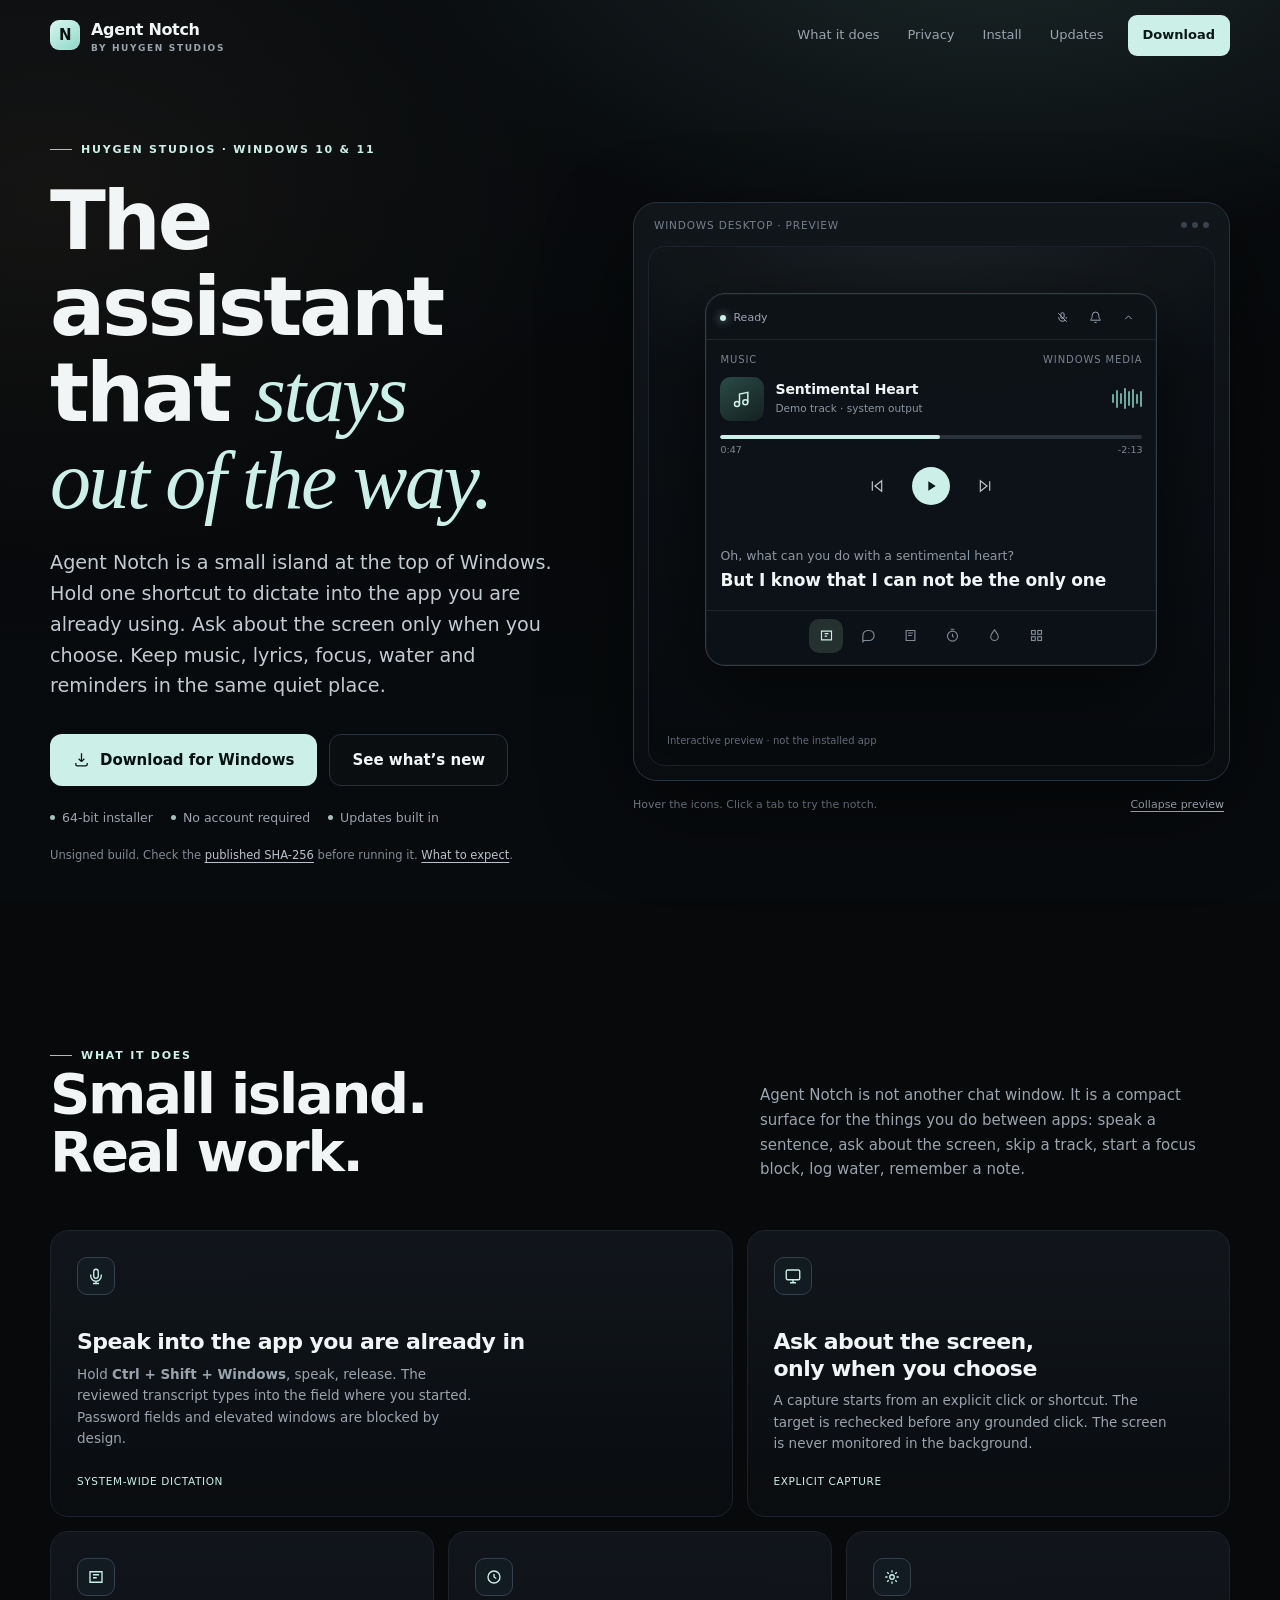
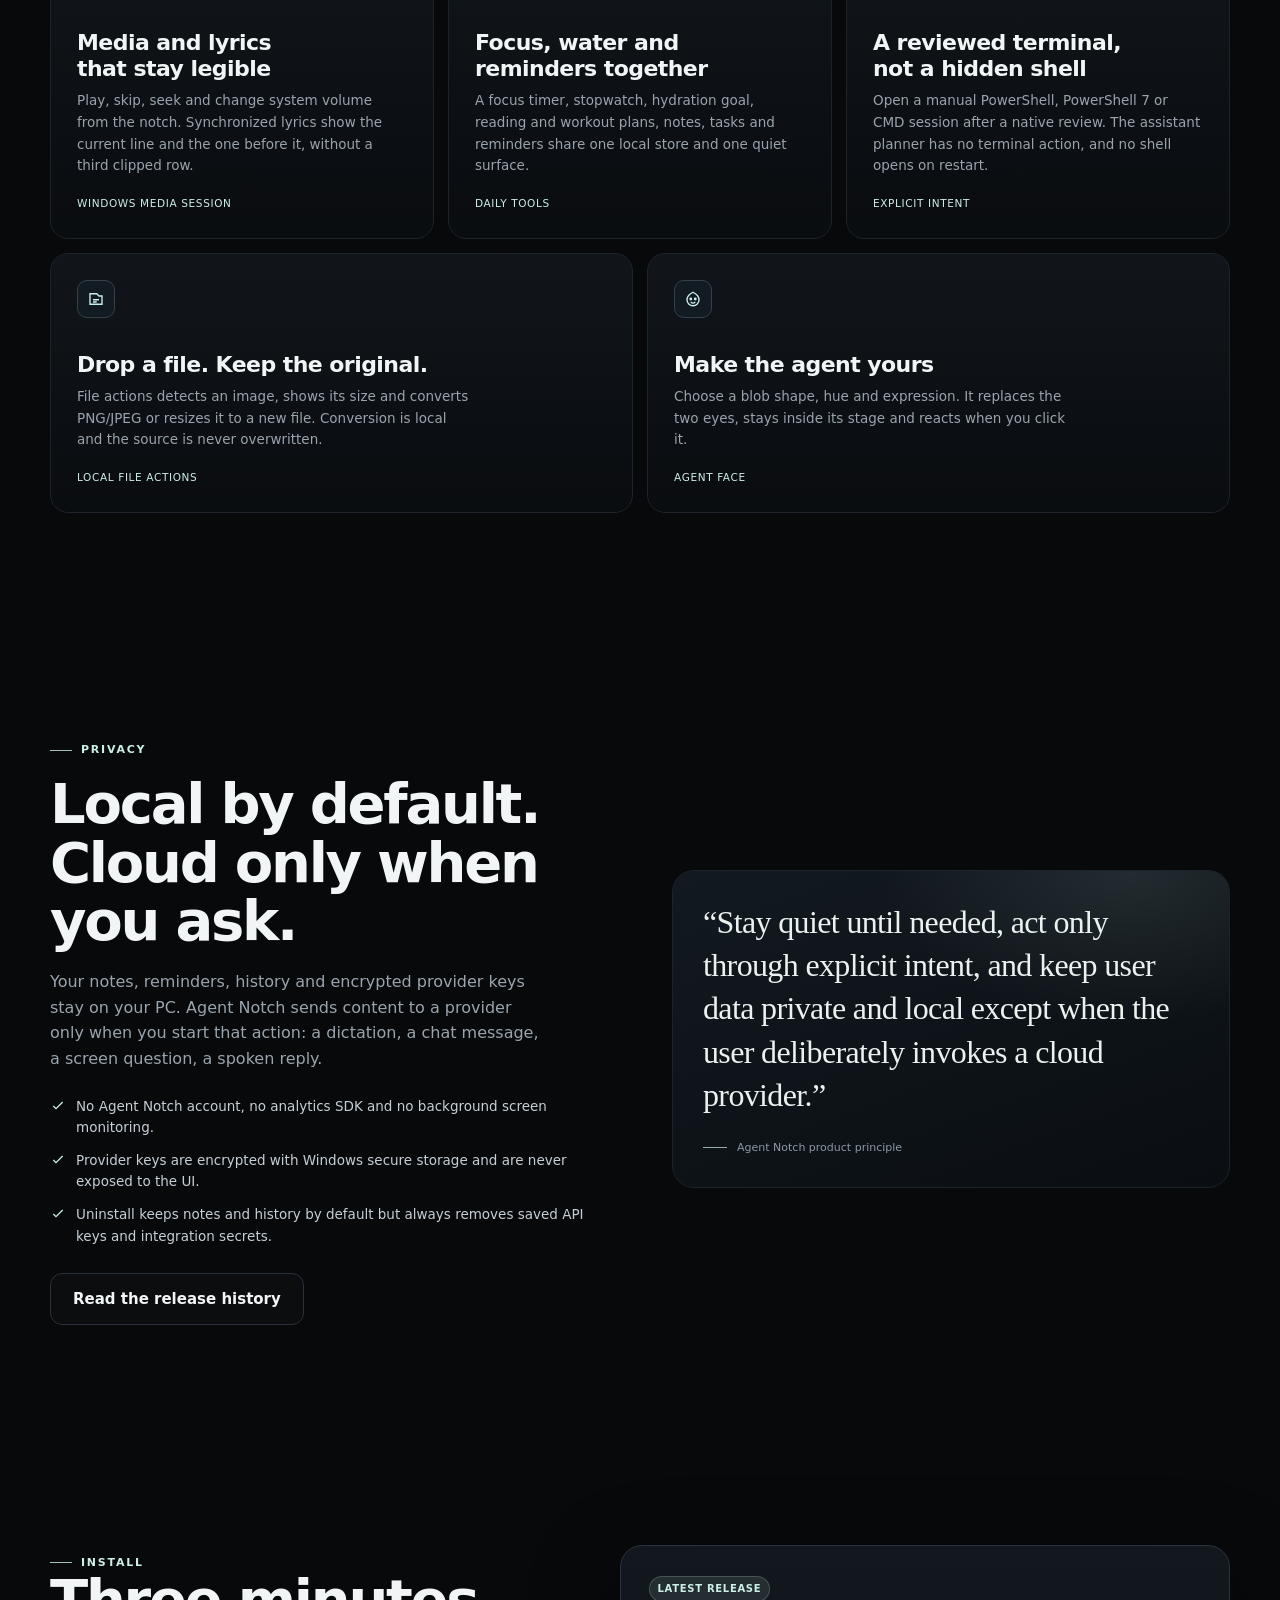
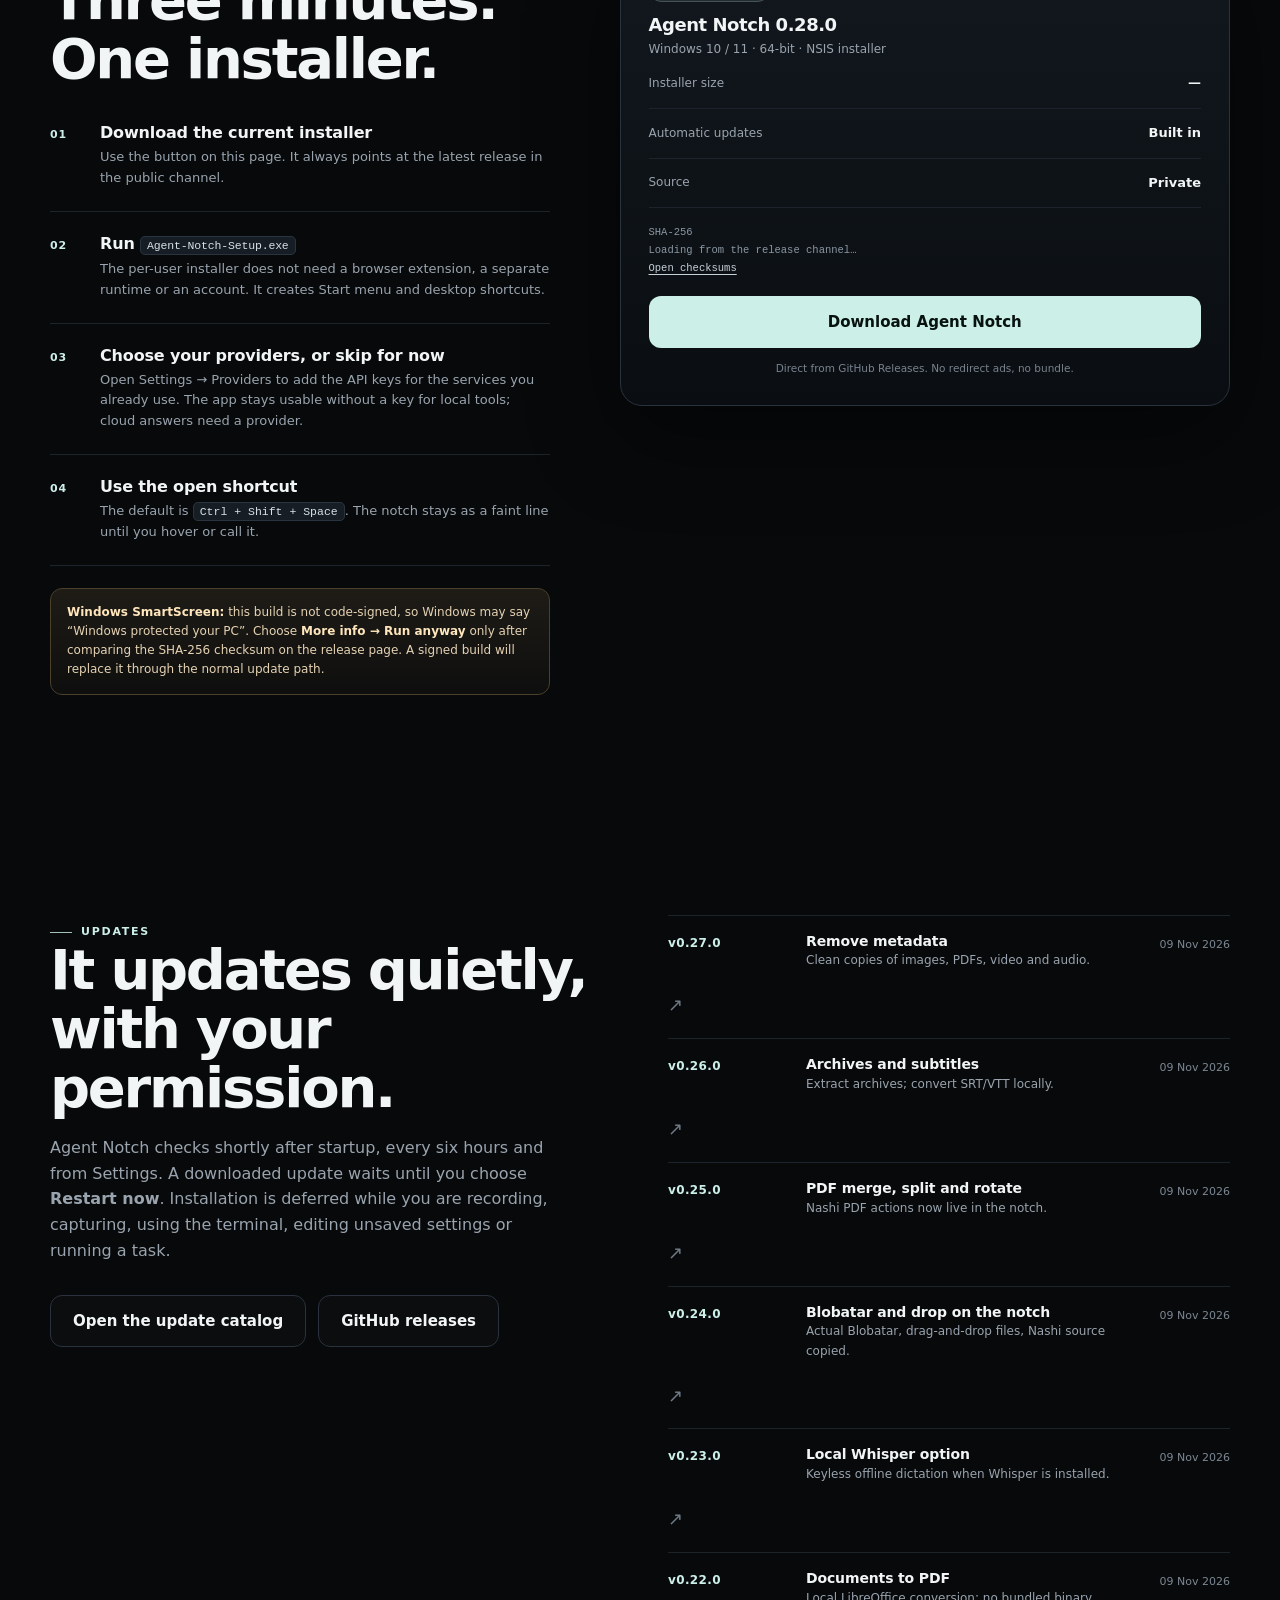
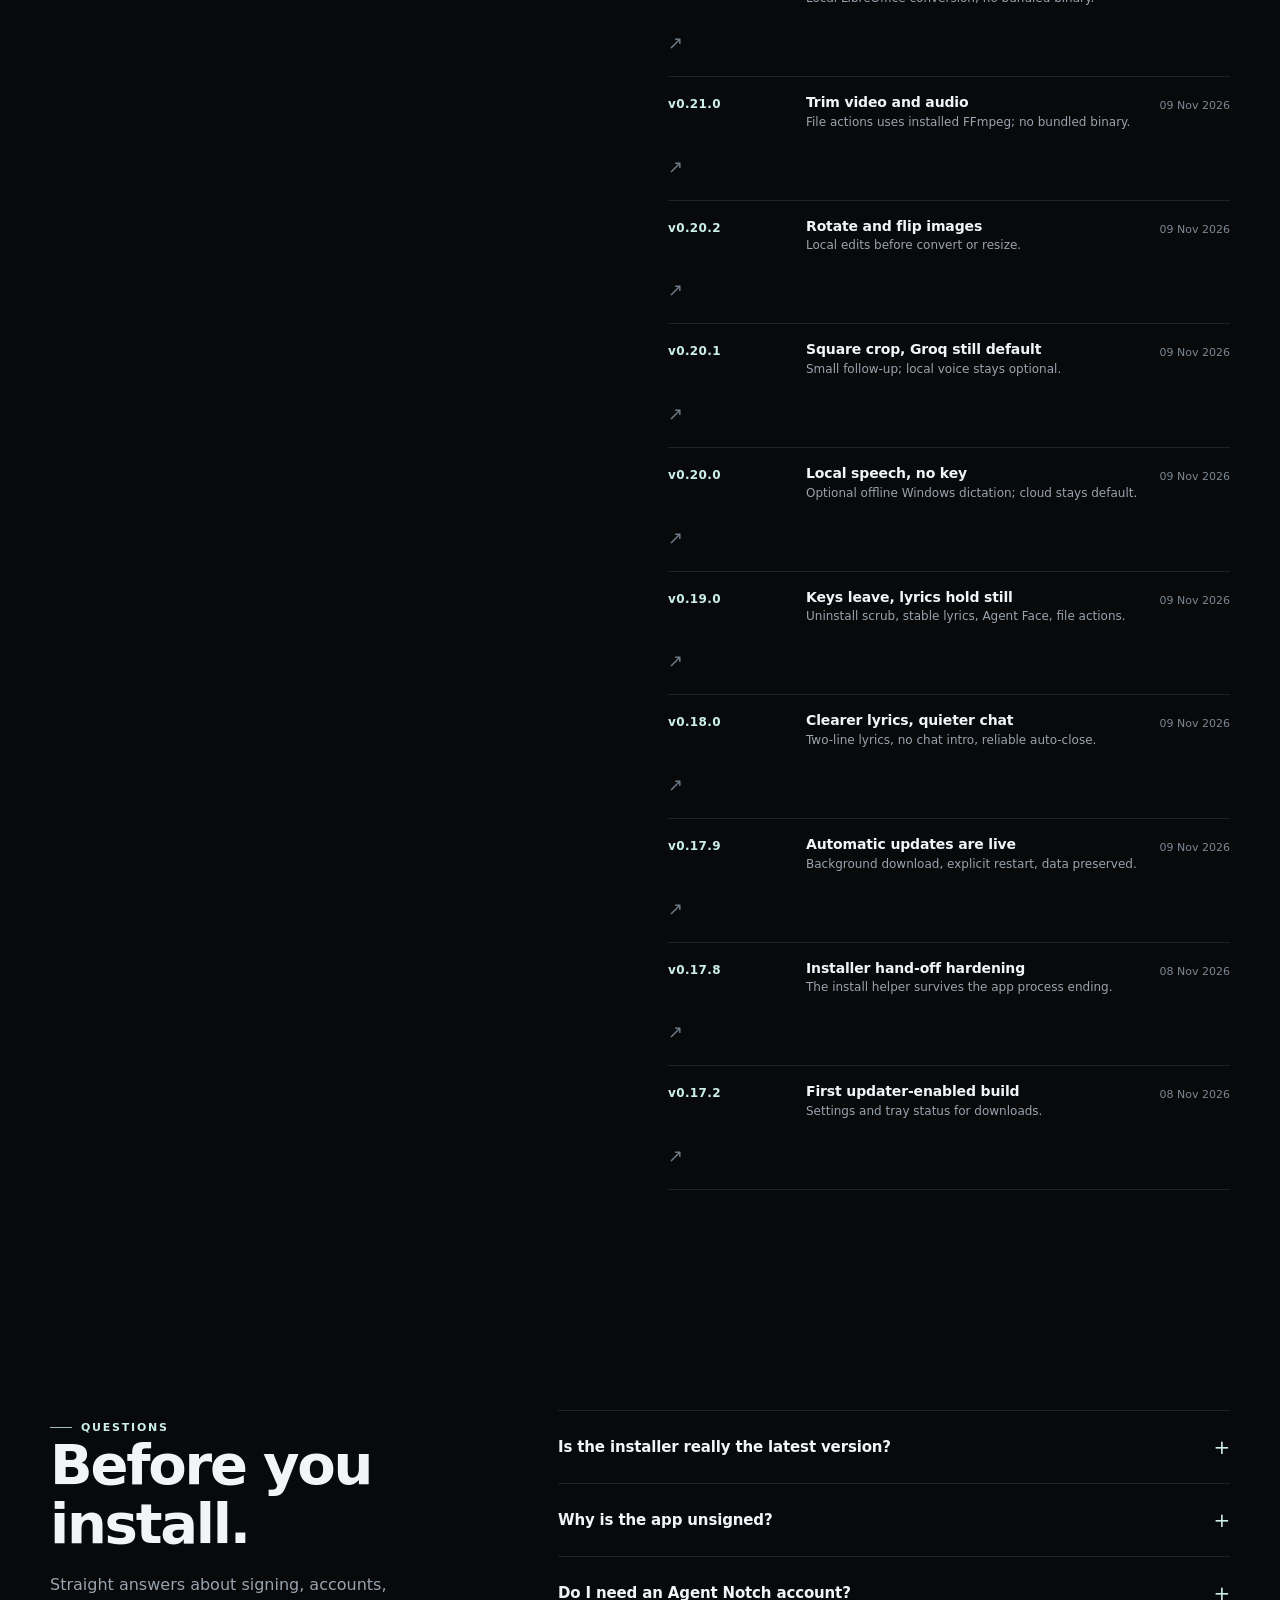
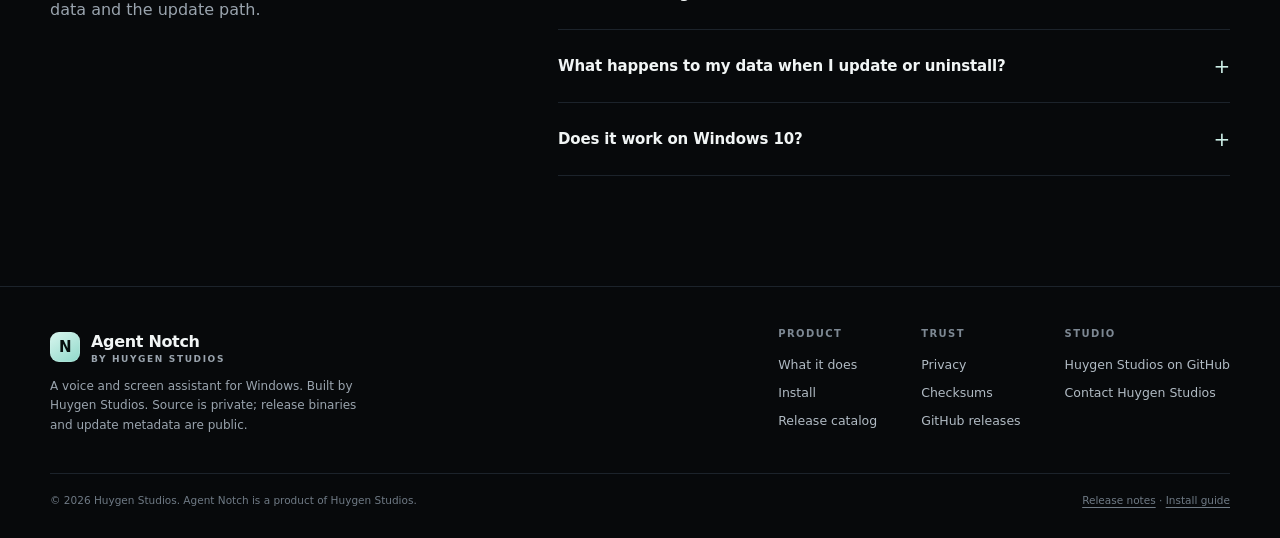
==== commit a73a78f0: "Publish 0.28.0 media notes" ====
--- a/index.html
+++ b/index.html
@@ -44,7 +44,7 @@
       "description": "Agent Notch is a compact, always-on-top Windows assistant for dictation, screen questions, media and lyrics, reminders, focus, hydration and reviewed tasks.",
       "url": "https://shravan-kumar-nalacharla.github.io/agent-notch-site/",
       "downloadUrl": "https://github.com/shravan-kumar-nalacharla/agent-notch-releases/releases/latest/download/Agent-Notch-Setup.exe",
-      "softwareVersion": "0.27.0",
+      "softwareVersion": "0.28.0",
       "publisher": { "@id": "https://shravan-kumar-nalacharla.github.io/agent-notch-site/#organization" },
       "featureList": [
         "System-wide voice dictation",
@@ -311,7 +311,7 @@
       </div>
       <aside class="install-card" aria-label="Current release">
         <div class="version-pill">Latest release</div>
-        <h3 style="margin:12px 0 4px">Agent Notch <span id="latestVersion">0.27.0</span></h3>
+        <h3 style="margin:12px 0 4px">Agent Notch <span id="latestVersion">0.28.0</span></h3>
         <p class="muted" style="font-size:12px">Windows 10 / 11 · 64-bit · NSIS installer</p>
         <div class="version-row"><span>Installer size</span><strong id="installerSize">—</strong></div>
         <div class="version-row"><span>Automatic updates</span><strong>Built in</strong></div>
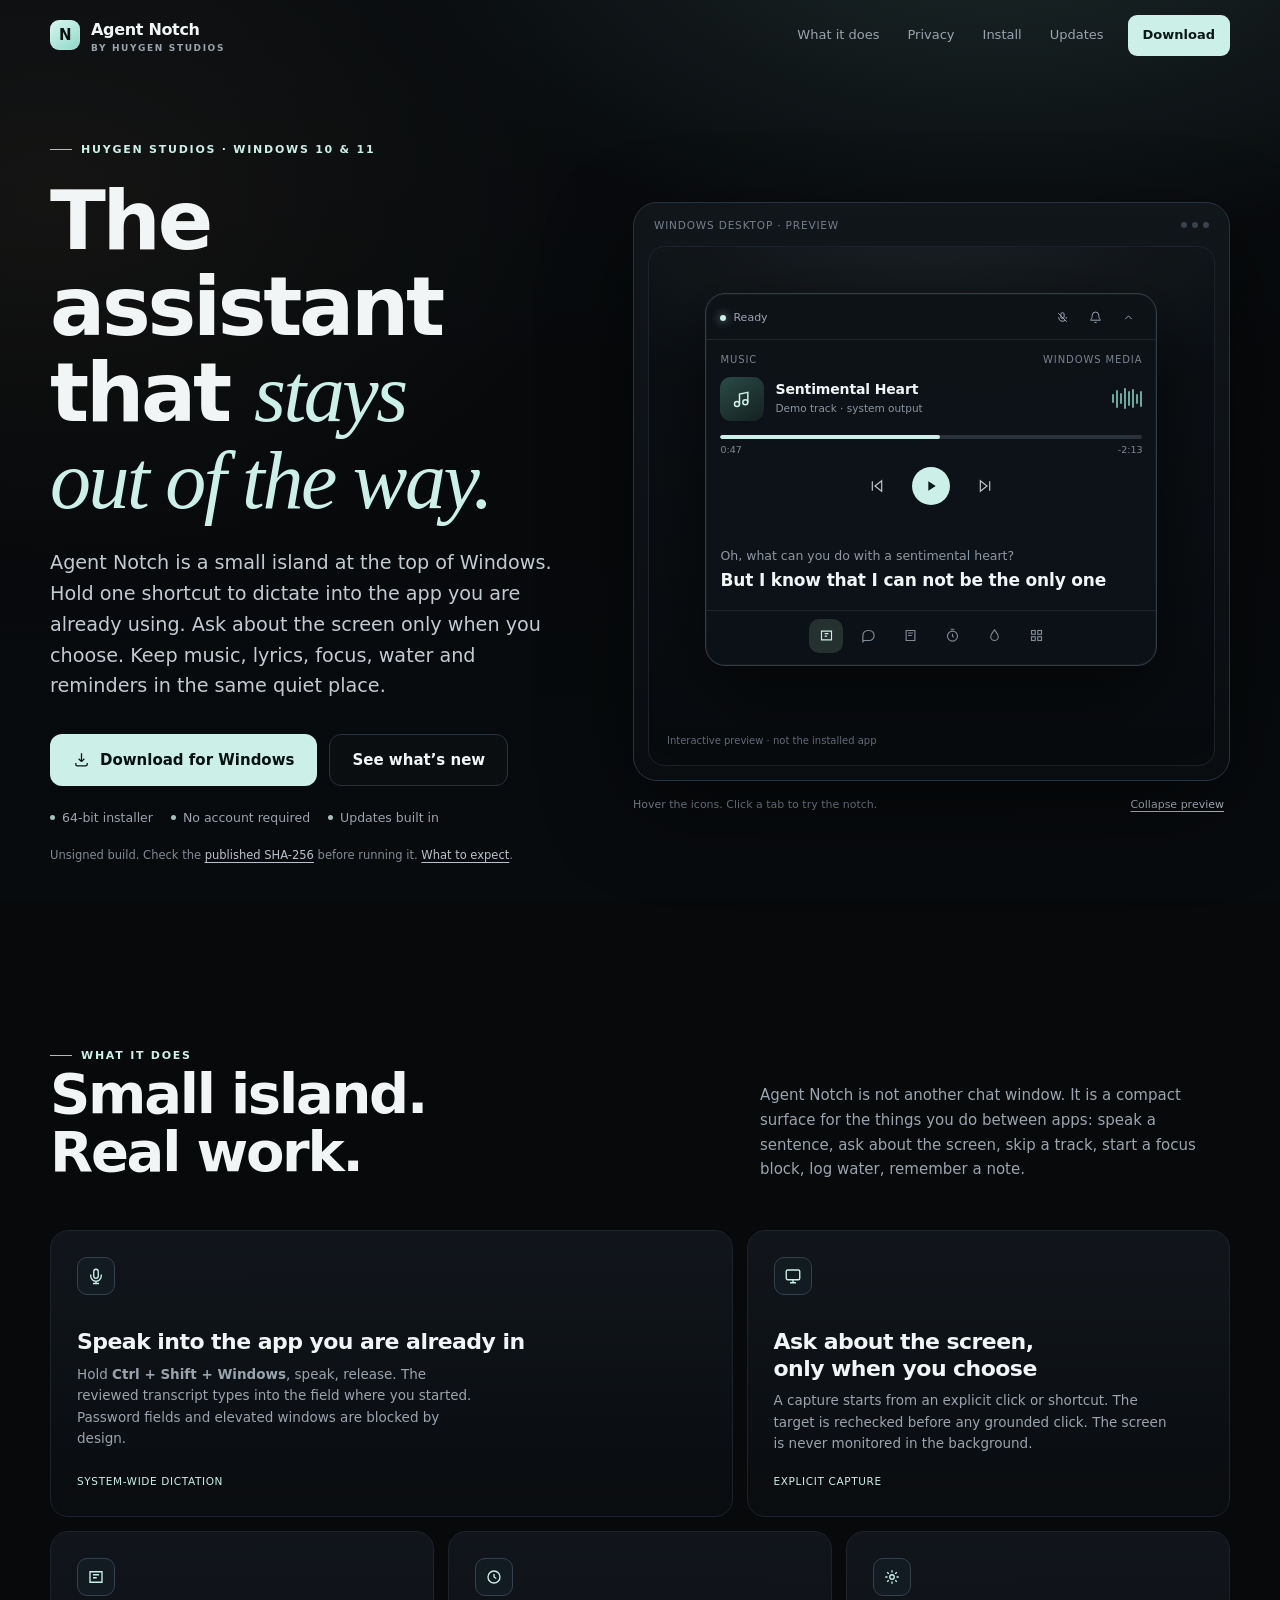
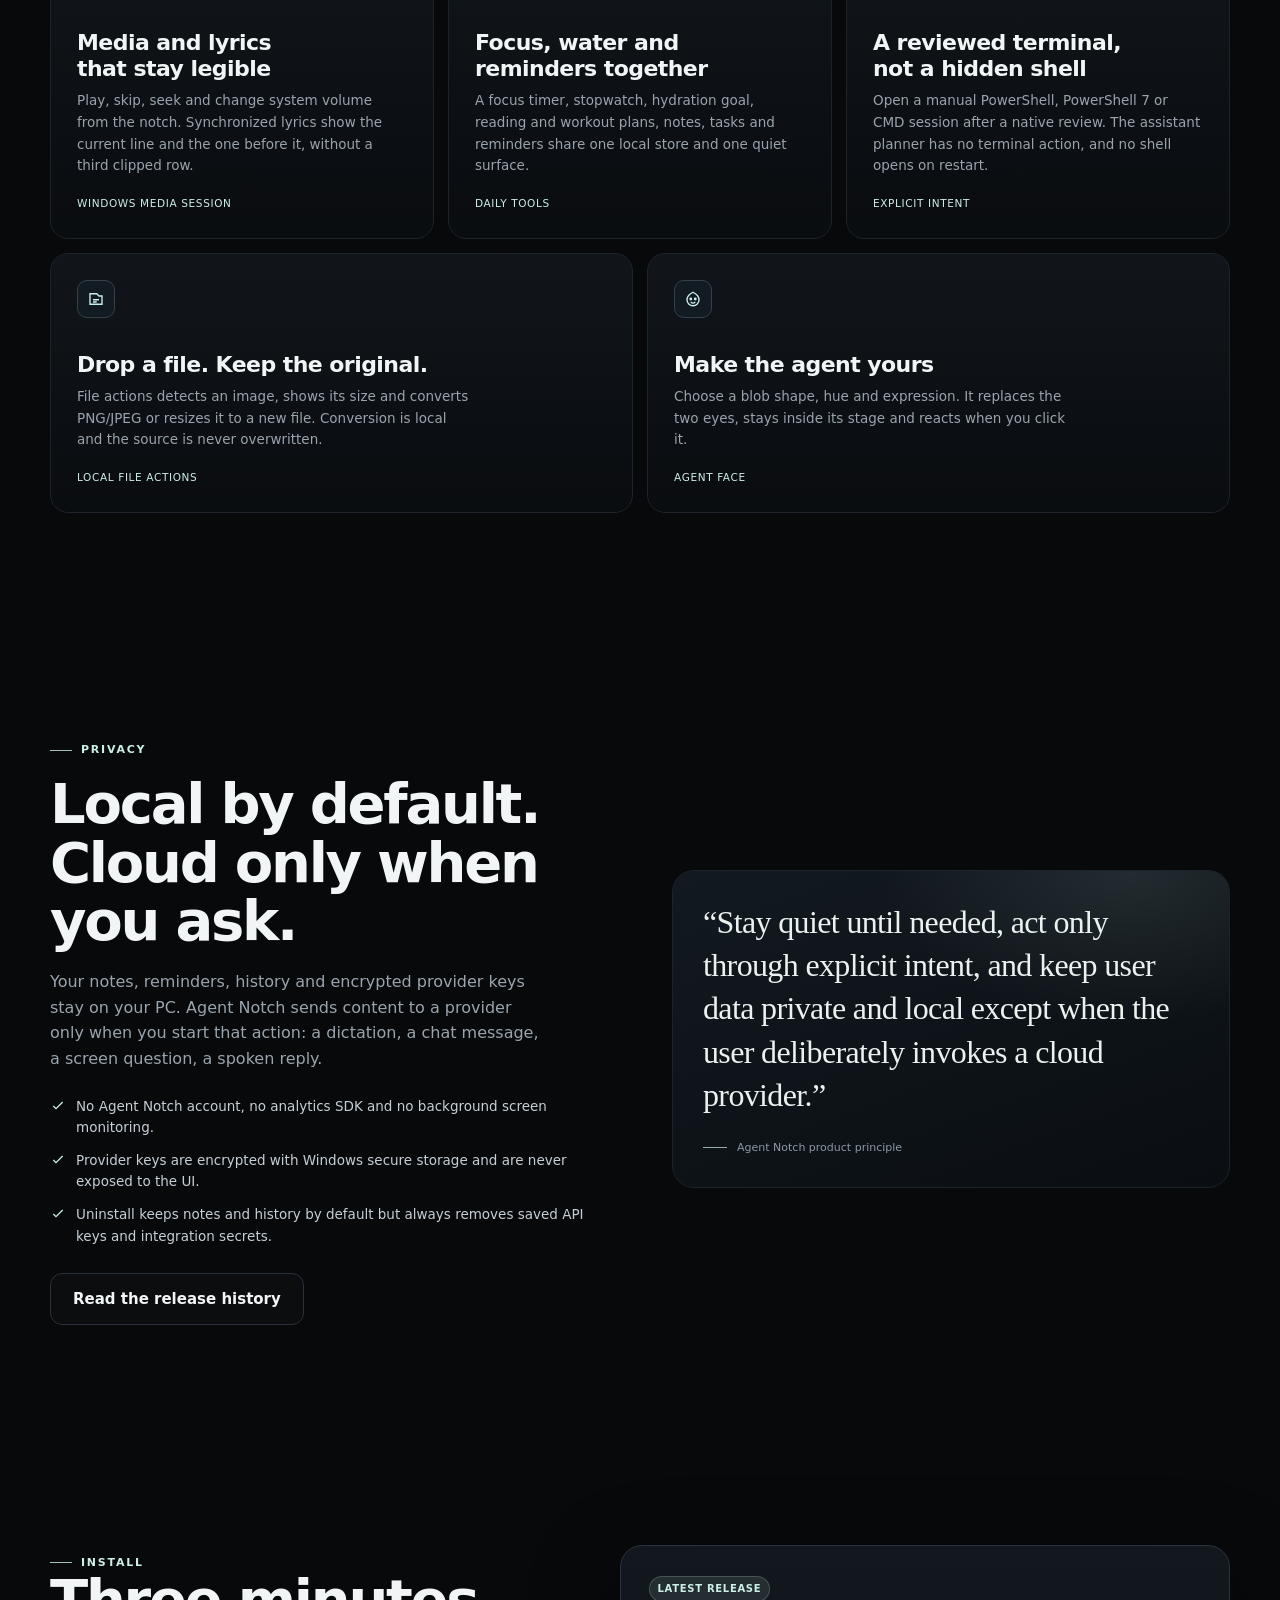
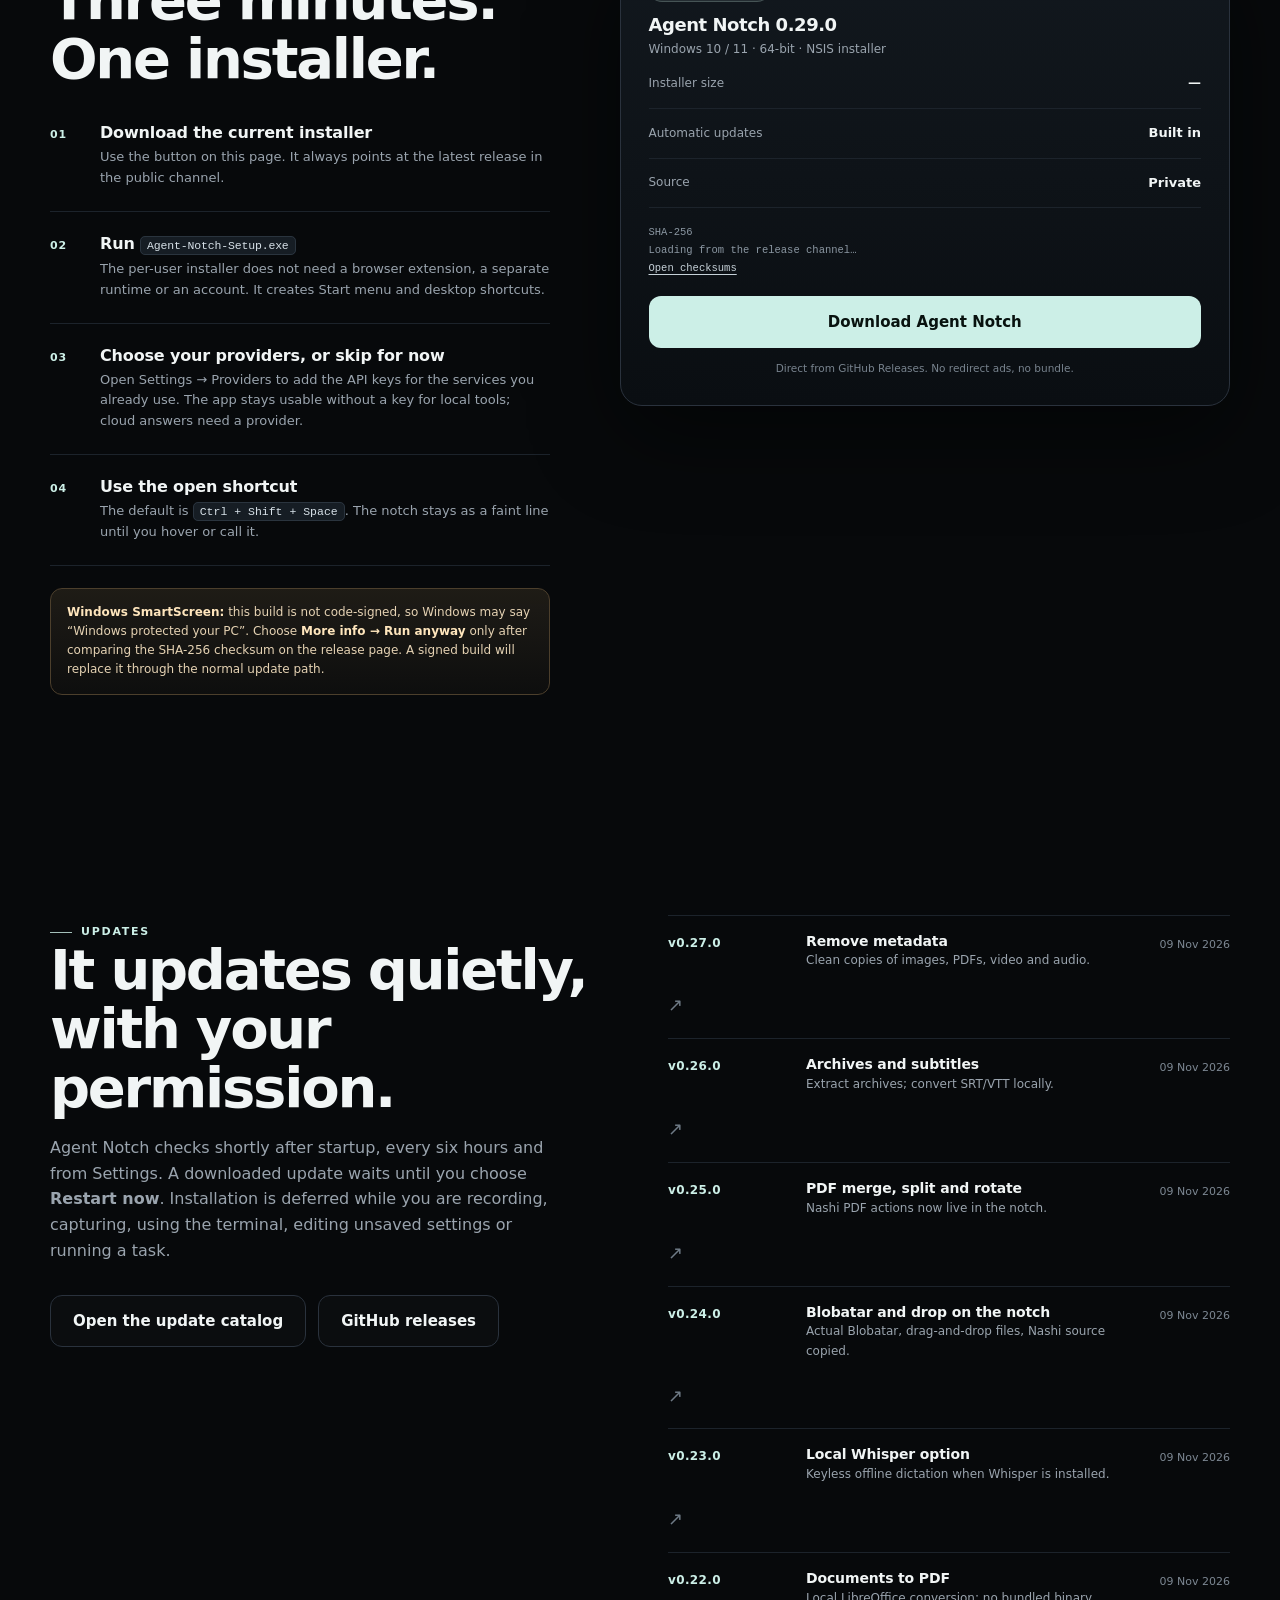
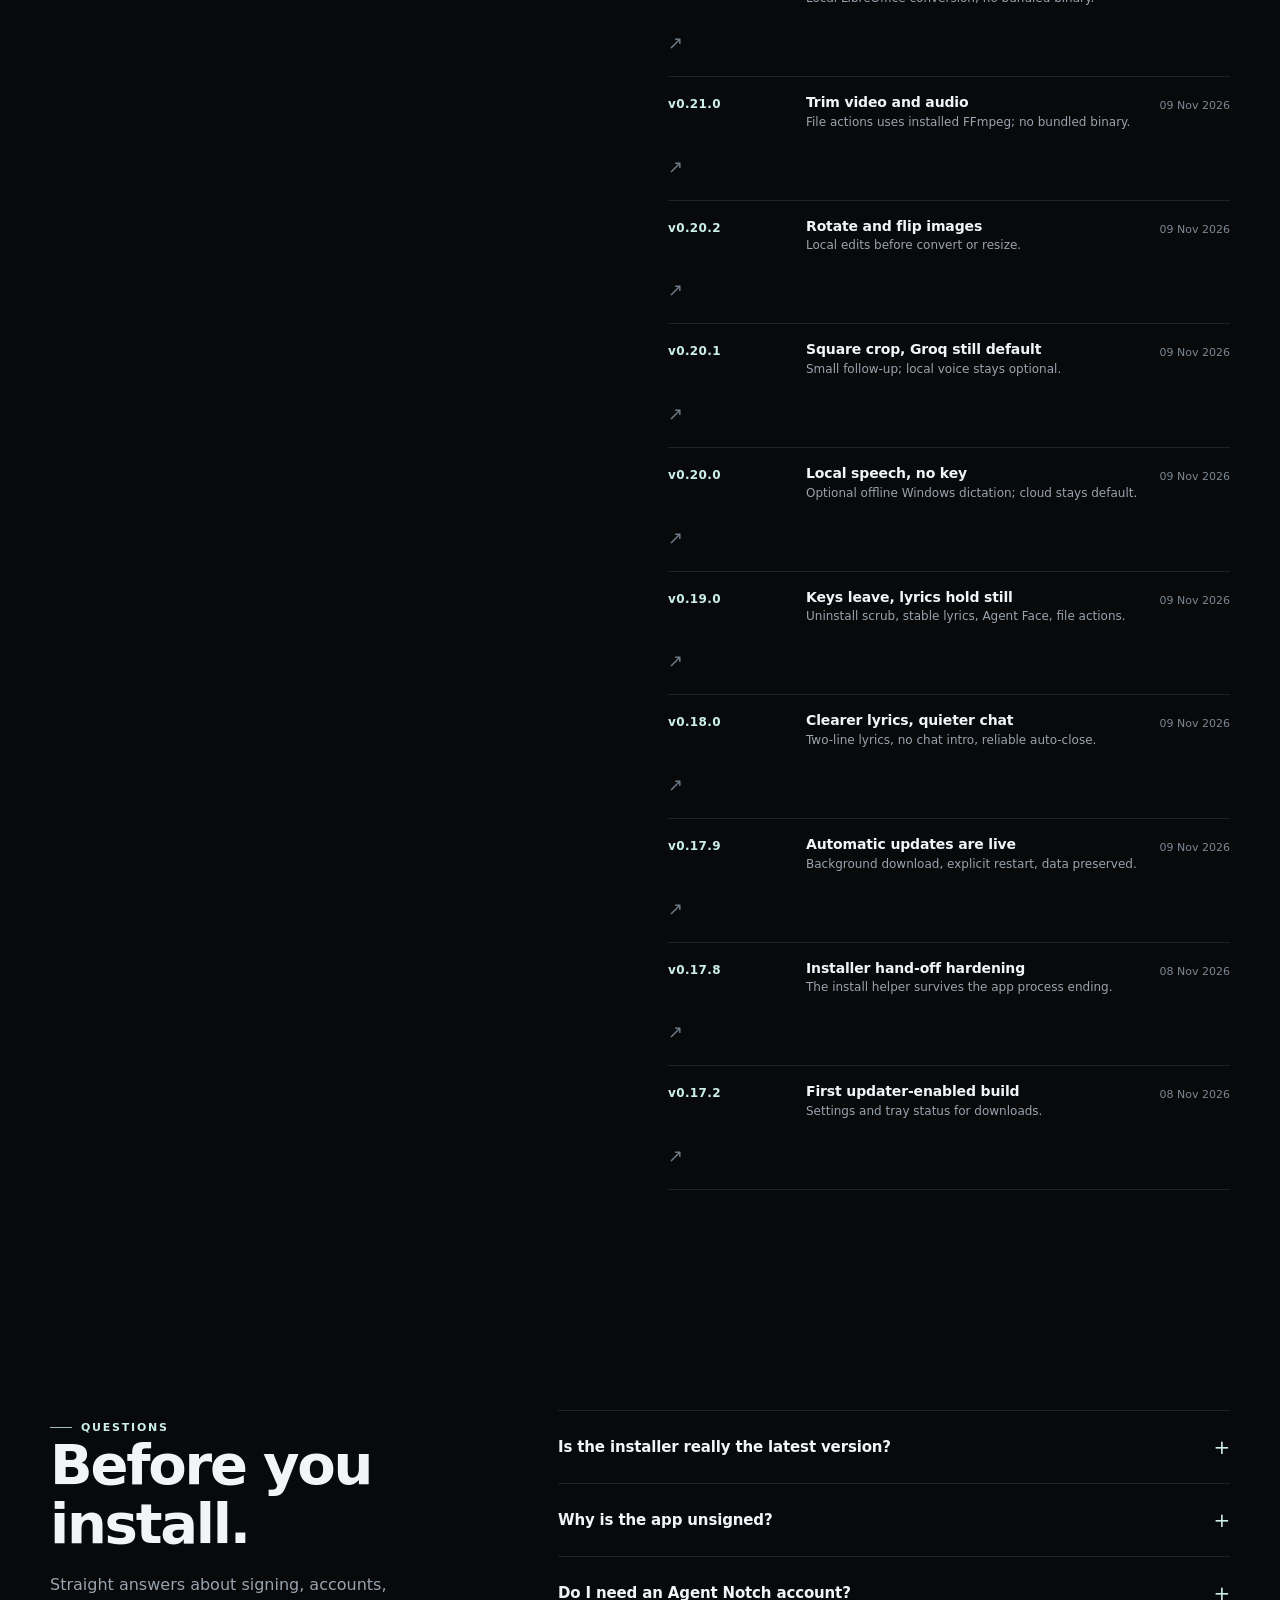
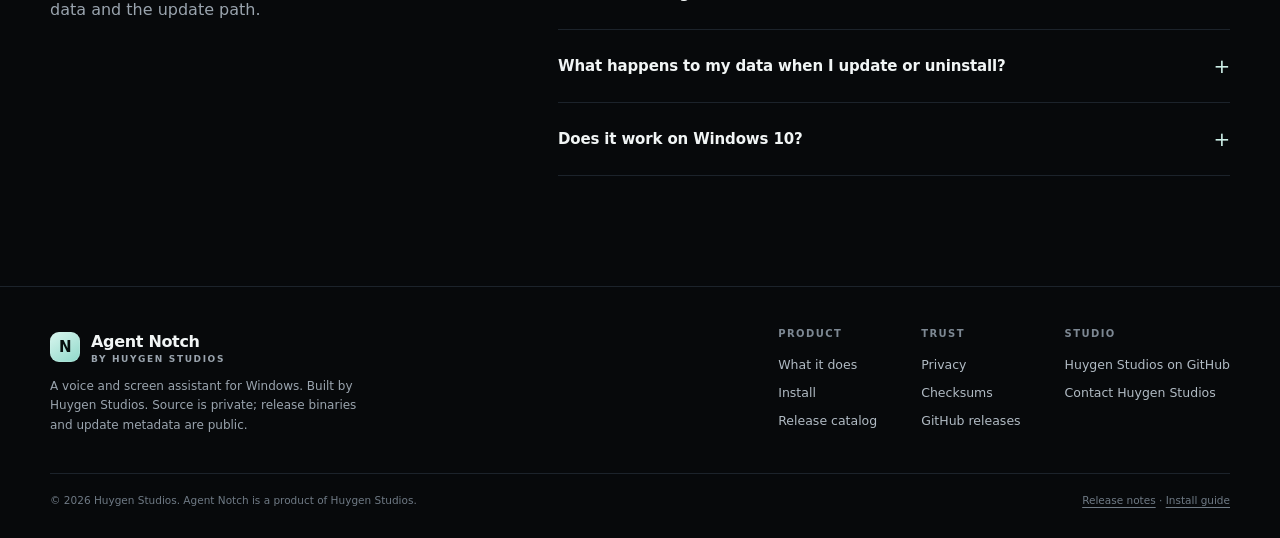
==== commit e815f098: "Publish 0.29.0" ====
--- a/index.html
+++ b/index.html
@@ -44,7 +44,7 @@
       "description": "Agent Notch is a compact, always-on-top Windows assistant for dictation, screen questions, media and lyrics, reminders, focus, hydration and reviewed tasks.",
       "url": "https://shravan-kumar-nalacharla.github.io/agent-notch-site/",
       "downloadUrl": "https://github.com/shravan-kumar-nalacharla/agent-notch-releases/releases/latest/download/Agent-Notch-Setup.exe",
-      "softwareVersion": "0.28.0",
+      "softwareVersion": "0.29.0",
       "publisher": { "@id": "https://shravan-kumar-nalacharla.github.io/agent-notch-site/#organization" },
       "featureList": [
         "System-wide voice dictation",
@@ -311,7 +311,7 @@
       </div>
       <aside class="install-card" aria-label="Current release">
         <div class="version-pill">Latest release</div>
-        <h3 style="margin:12px 0 4px">Agent Notch <span id="latestVersion">0.28.0</span></h3>
+        <h3 style="margin:12px 0 4px">Agent Notch <span id="latestVersion">0.29.0</span></h3>
         <p class="muted" style="font-size:12px">Windows 10 / 11 · 64-bit · NSIS installer</p>
         <div class="version-row"><span>Installer size</span><strong id="installerSize">—</strong></div>
         <div class="version-row"><span>Automatic updates</span><strong>Built in</strong></div>
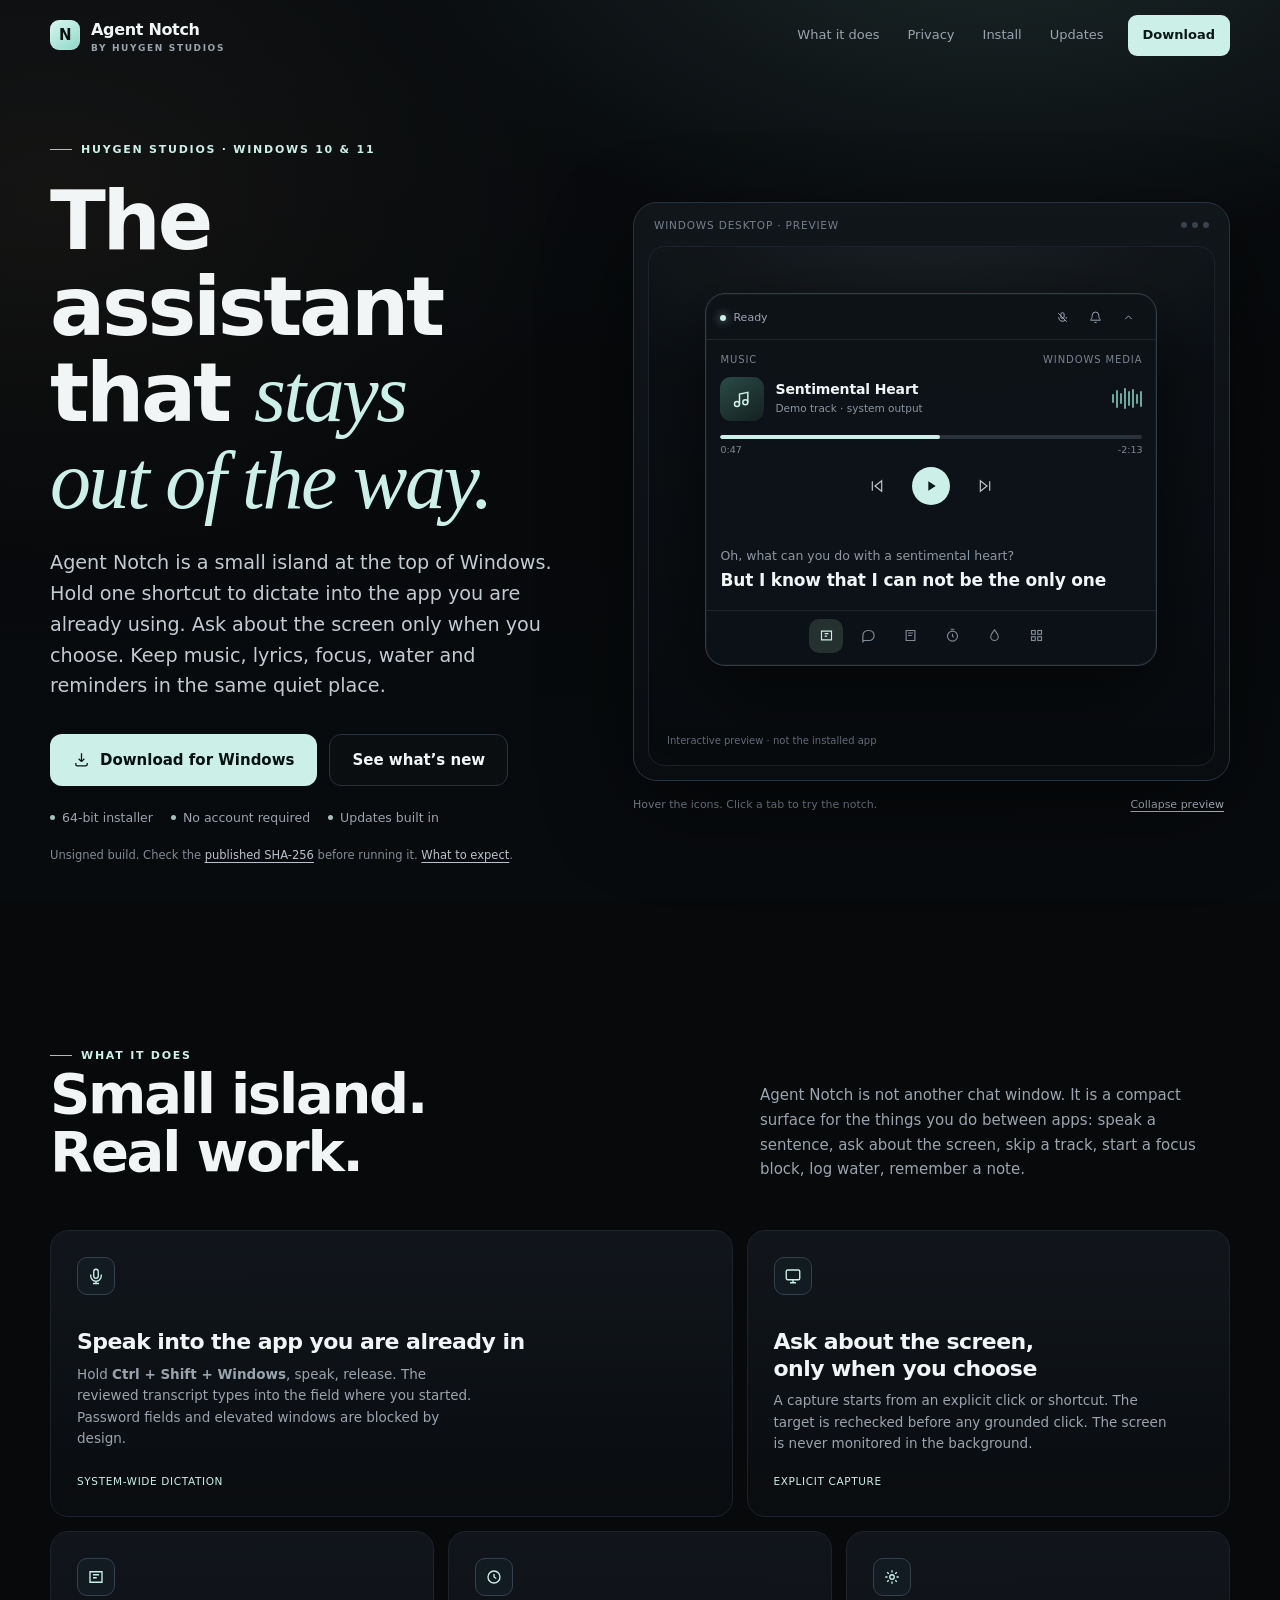
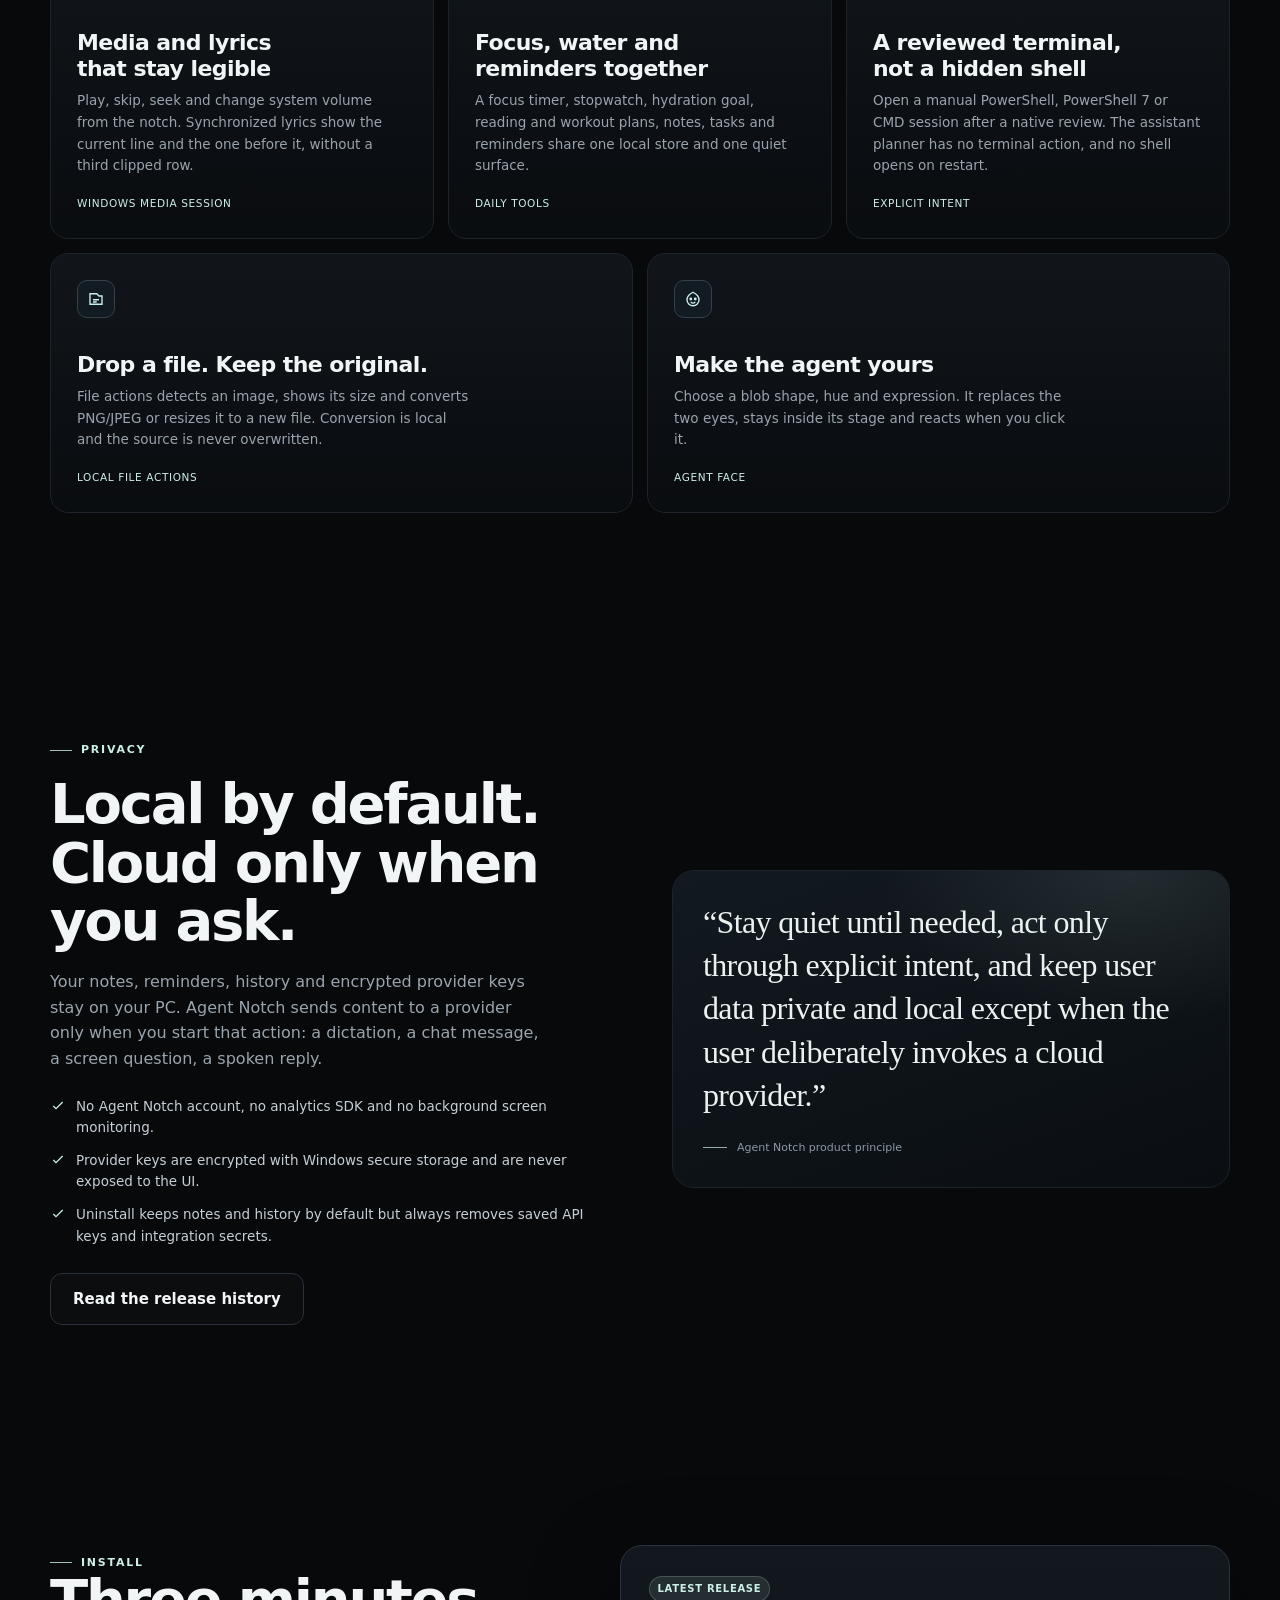
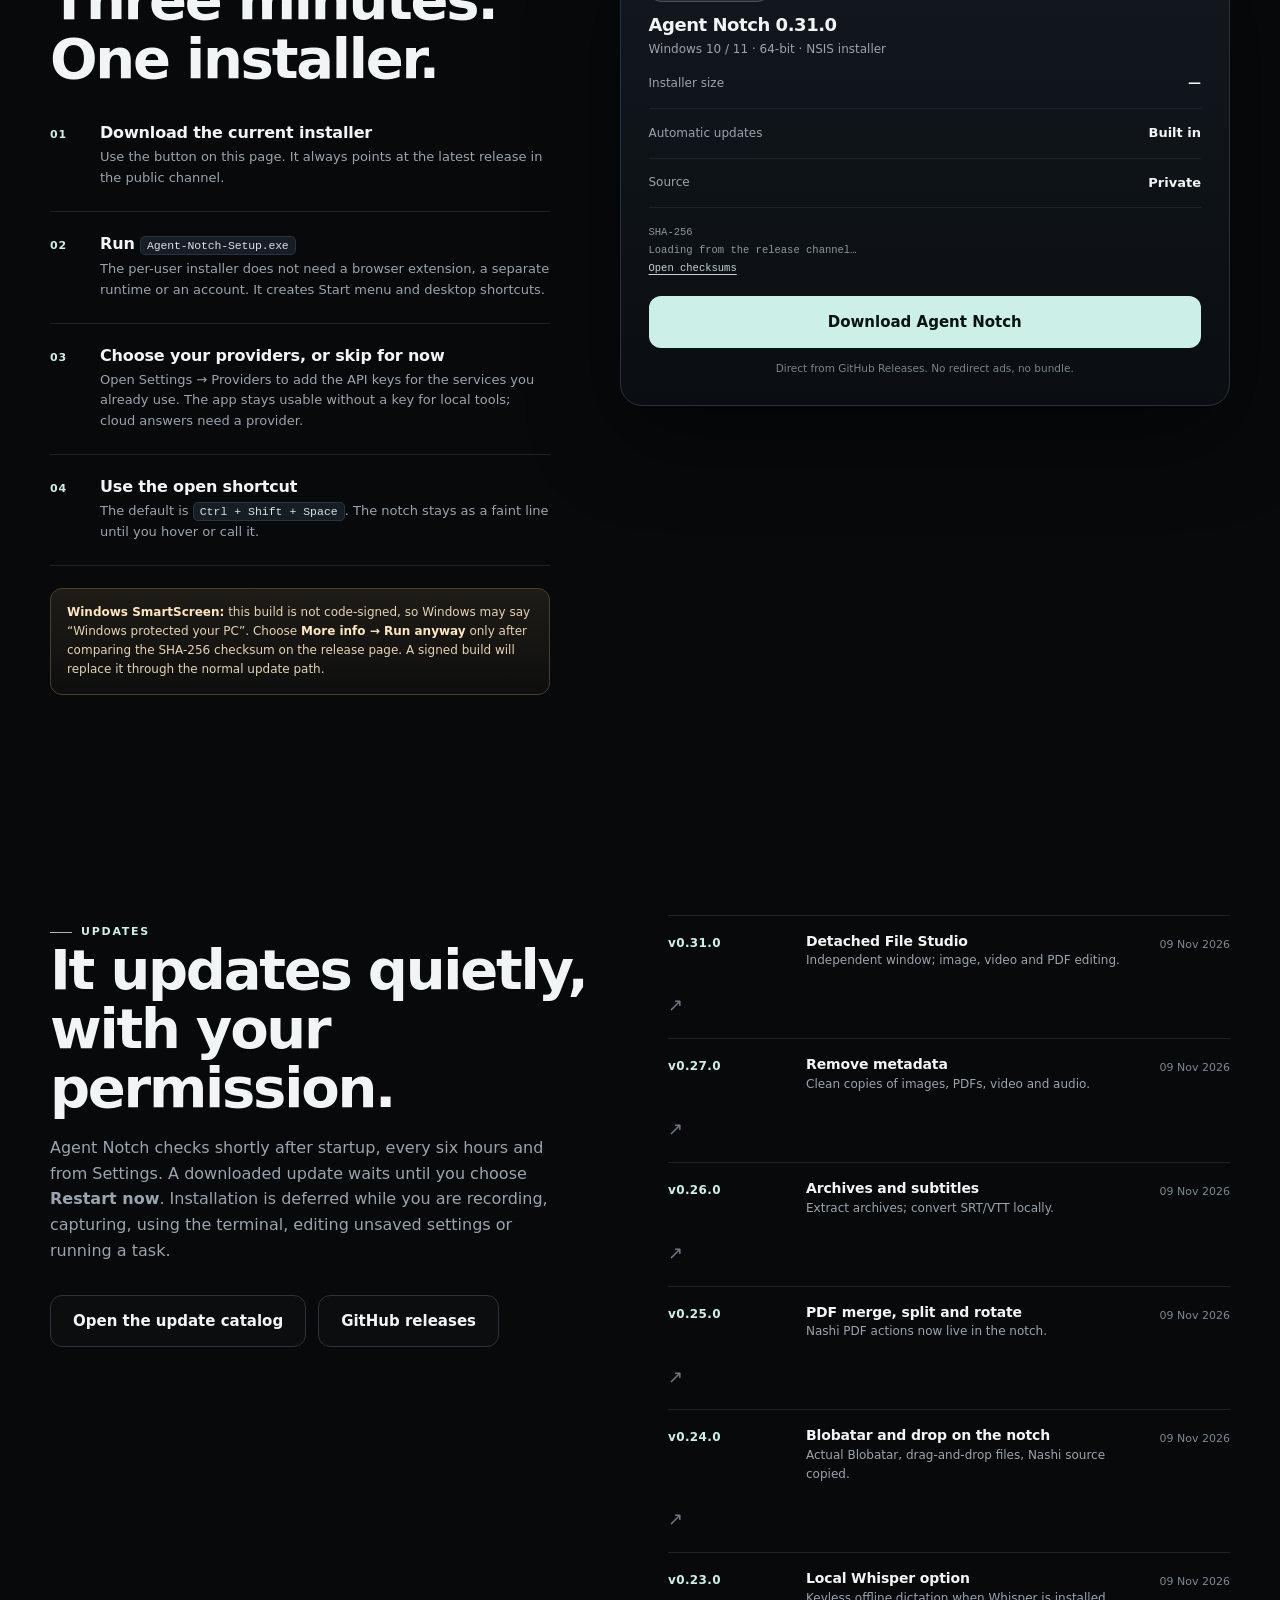
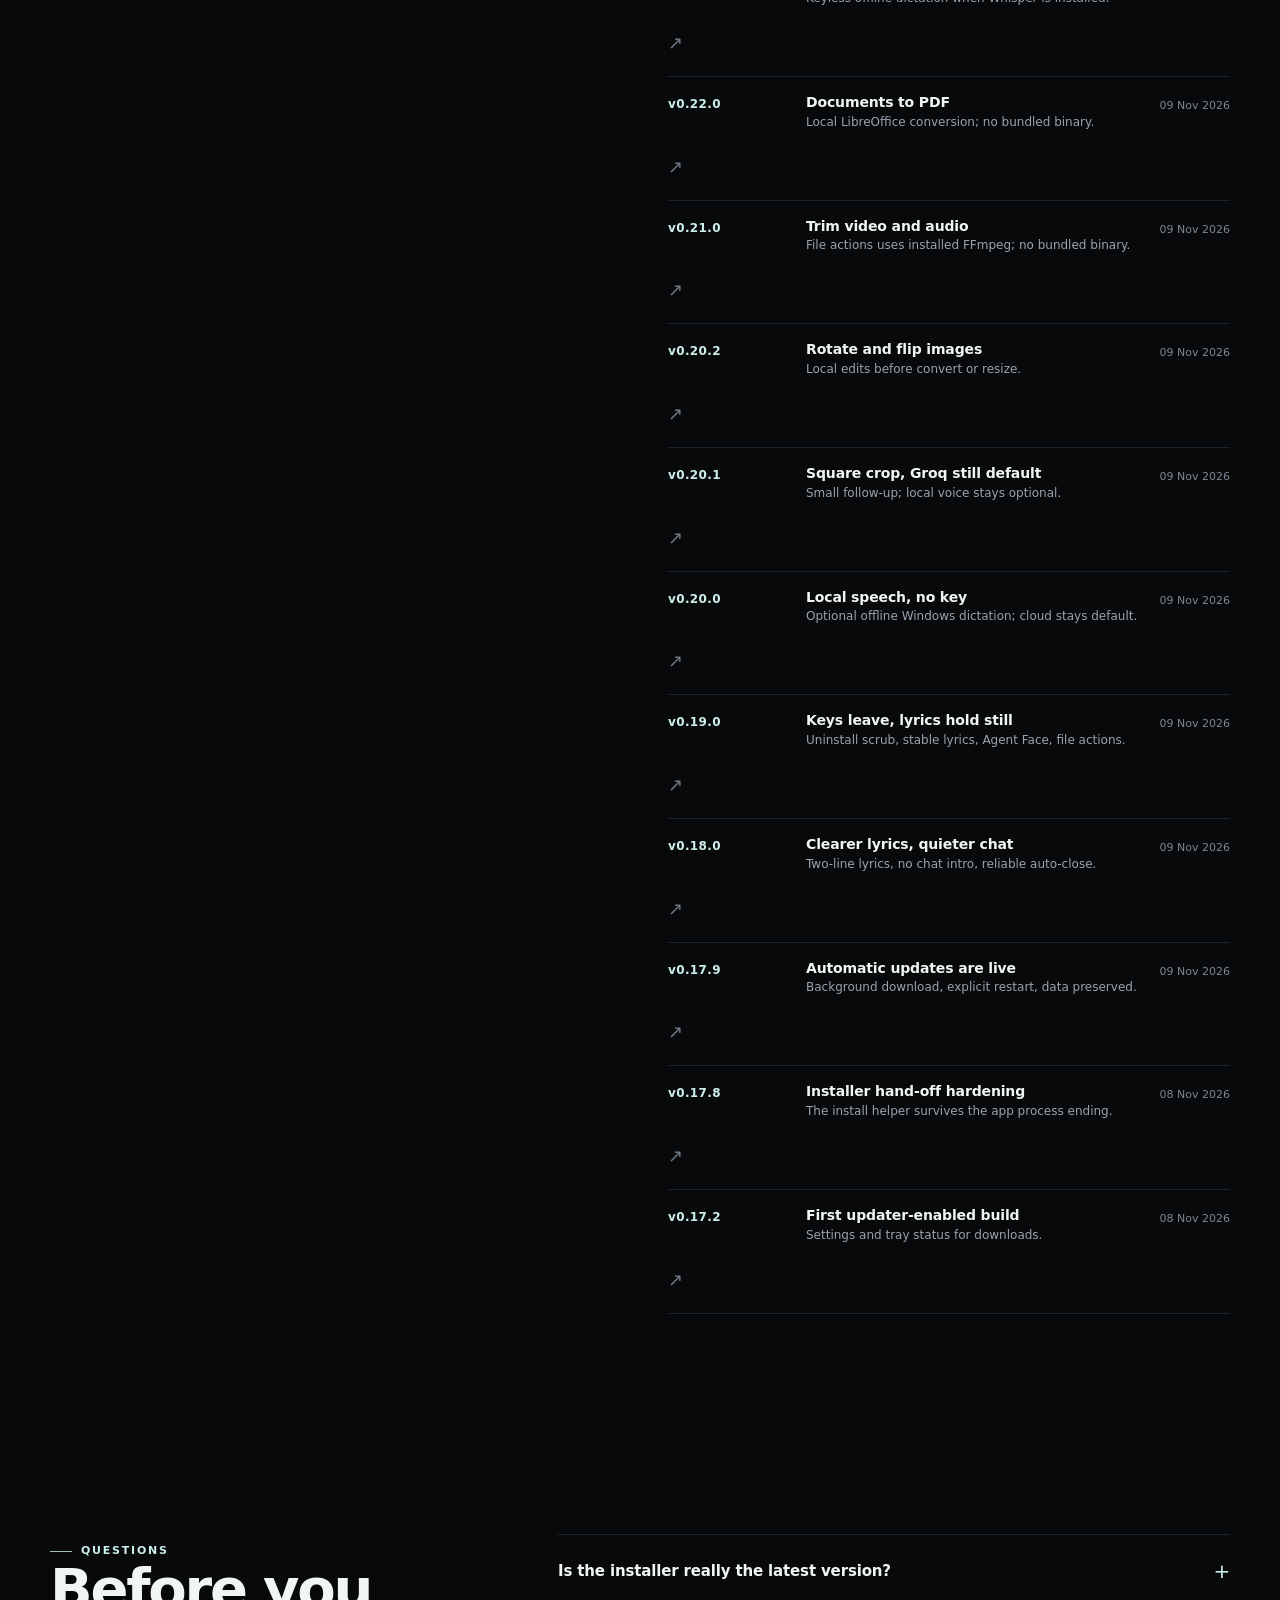
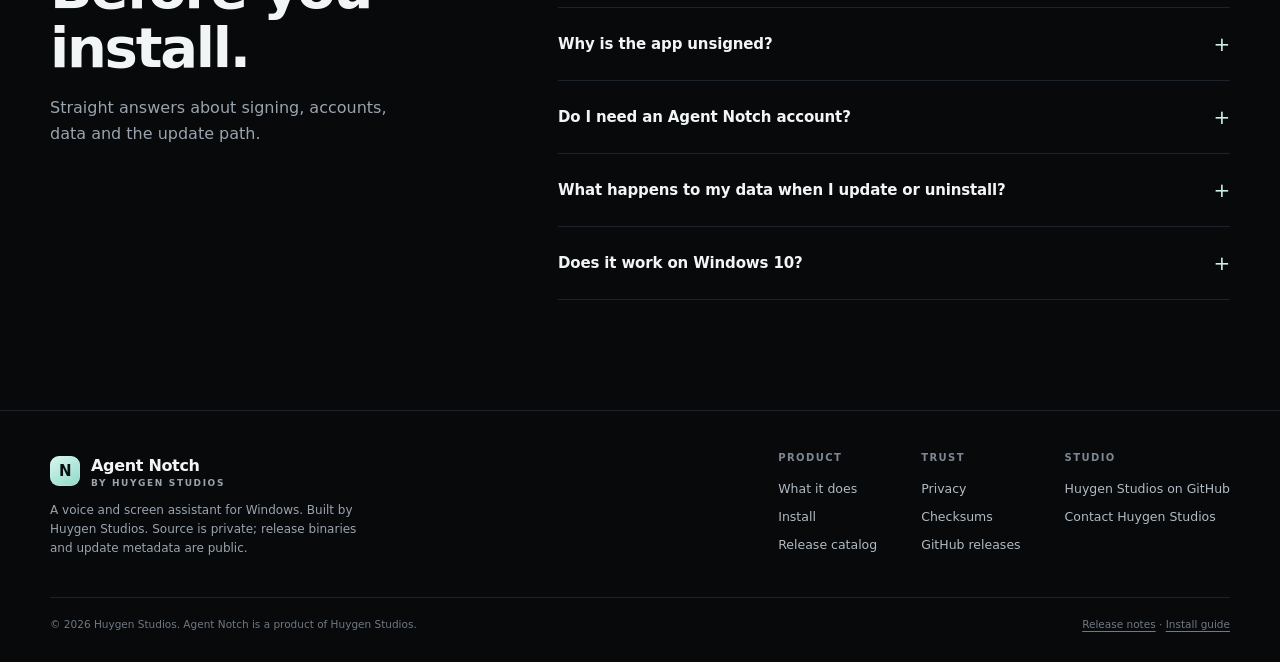
==== commit 3d3aba5d: "Publish 0.31 File Studio" ====
--- a/index.html
+++ b/index.html
@@ -44,7 +44,7 @@
       "description": "Agent Notch is a compact, always-on-top Windows assistant for dictation, screen questions, media and lyrics, reminders, focus, hydration and reviewed tasks.",
       "url": "https://shravan-kumar-nalacharla.github.io/agent-notch-site/",
       "downloadUrl": "https://github.com/shravan-kumar-nalacharla/agent-notch-releases/releases/latest/download/Agent-Notch-Setup.exe",
-      "softwareVersion": "0.29.0",
+      "softwareVersion": "0.31.0",
       "publisher": { "@id": "https://shravan-kumar-nalacharla.github.io/agent-notch-site/#organization" },
       "featureList": [
         "System-wide voice dictation",
@@ -311,7 +311,7 @@
       </div>
       <aside class="install-card" aria-label="Current release">
         <div class="version-pill">Latest release</div>
-        <h3 style="margin:12px 0 4px">Agent Notch <span id="latestVersion">0.29.0</span></h3>
+        <h3 style="margin:12px 0 4px">Agent Notch <span id="latestVersion">0.31.0</span></h3>
         <p class="muted" style="font-size:12px">Windows 10 / 11 · 64-bit · NSIS installer</p>
         <div class="version-row"><span>Installer size</span><strong id="installerSize">—</strong></div>
         <div class="version-row"><span>Automatic updates</span><strong>Built in</strong></div>
@@ -332,6 +332,7 @@
         <div class="hero-actions"><a class="btn btn-ghost" href="releases.html">Open the update catalog</a><a class="btn btn-ghost" href="https://github.com/shravan-kumar-nalacharla/agent-notch-releases/releases">GitHub releases</a></div>
       </div>
       <div class="release-list">
+        <a class="release-row" href="releases.html#v0310"><span class="v">v0.31.0</span><div><h4>Detached File Studio</h4><p>Independent window; image, video and PDF editing.</p></div><span class="d">09 Nov 2026</span><span class="arrow">↗</span></a>
         <a class="release-row" href="releases.html#v0270"><span class="v">v0.27.0</span><div><h4>Remove metadata</h4><p>Clean copies of images, PDFs, video and audio.</p></div><span class="d">09 Nov 2026</span><span class="arrow">↗</span></a>
         <a class="release-row" href="releases.html#v0260"><span class="v">v0.26.0</span><div><h4>Archives and subtitles</h4><p>Extract archives; convert SRT/VTT locally.</p></div><span class="d">09 Nov 2026</span><span class="arrow">↗</span></a>
         <a class="release-row" href="releases.html#v0250"><span class="v">v0.25.0</span><div><h4>PDF merge, split and rotate</h4><p>Nashi PDF actions now live in the notch.</p></div><span class="d">09 Nov 2026</span><span class="arrow">↗</span></a>
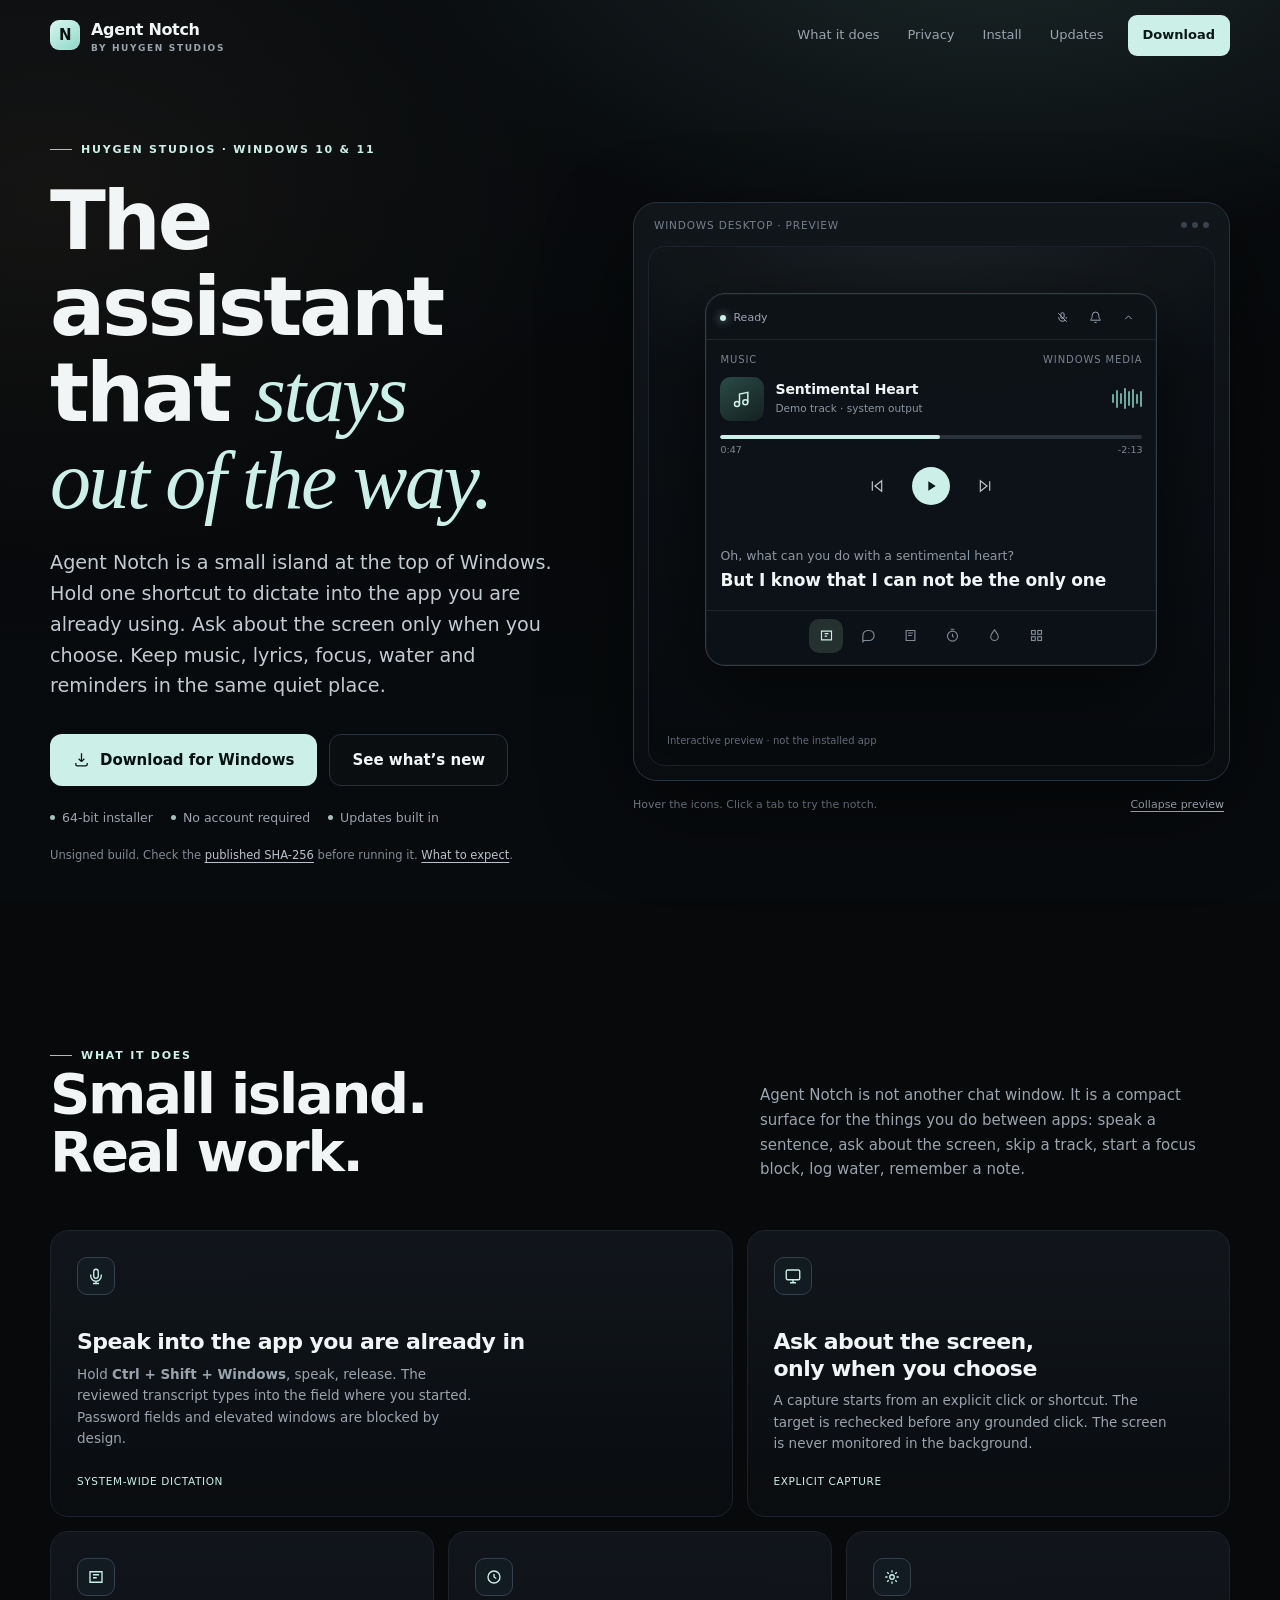
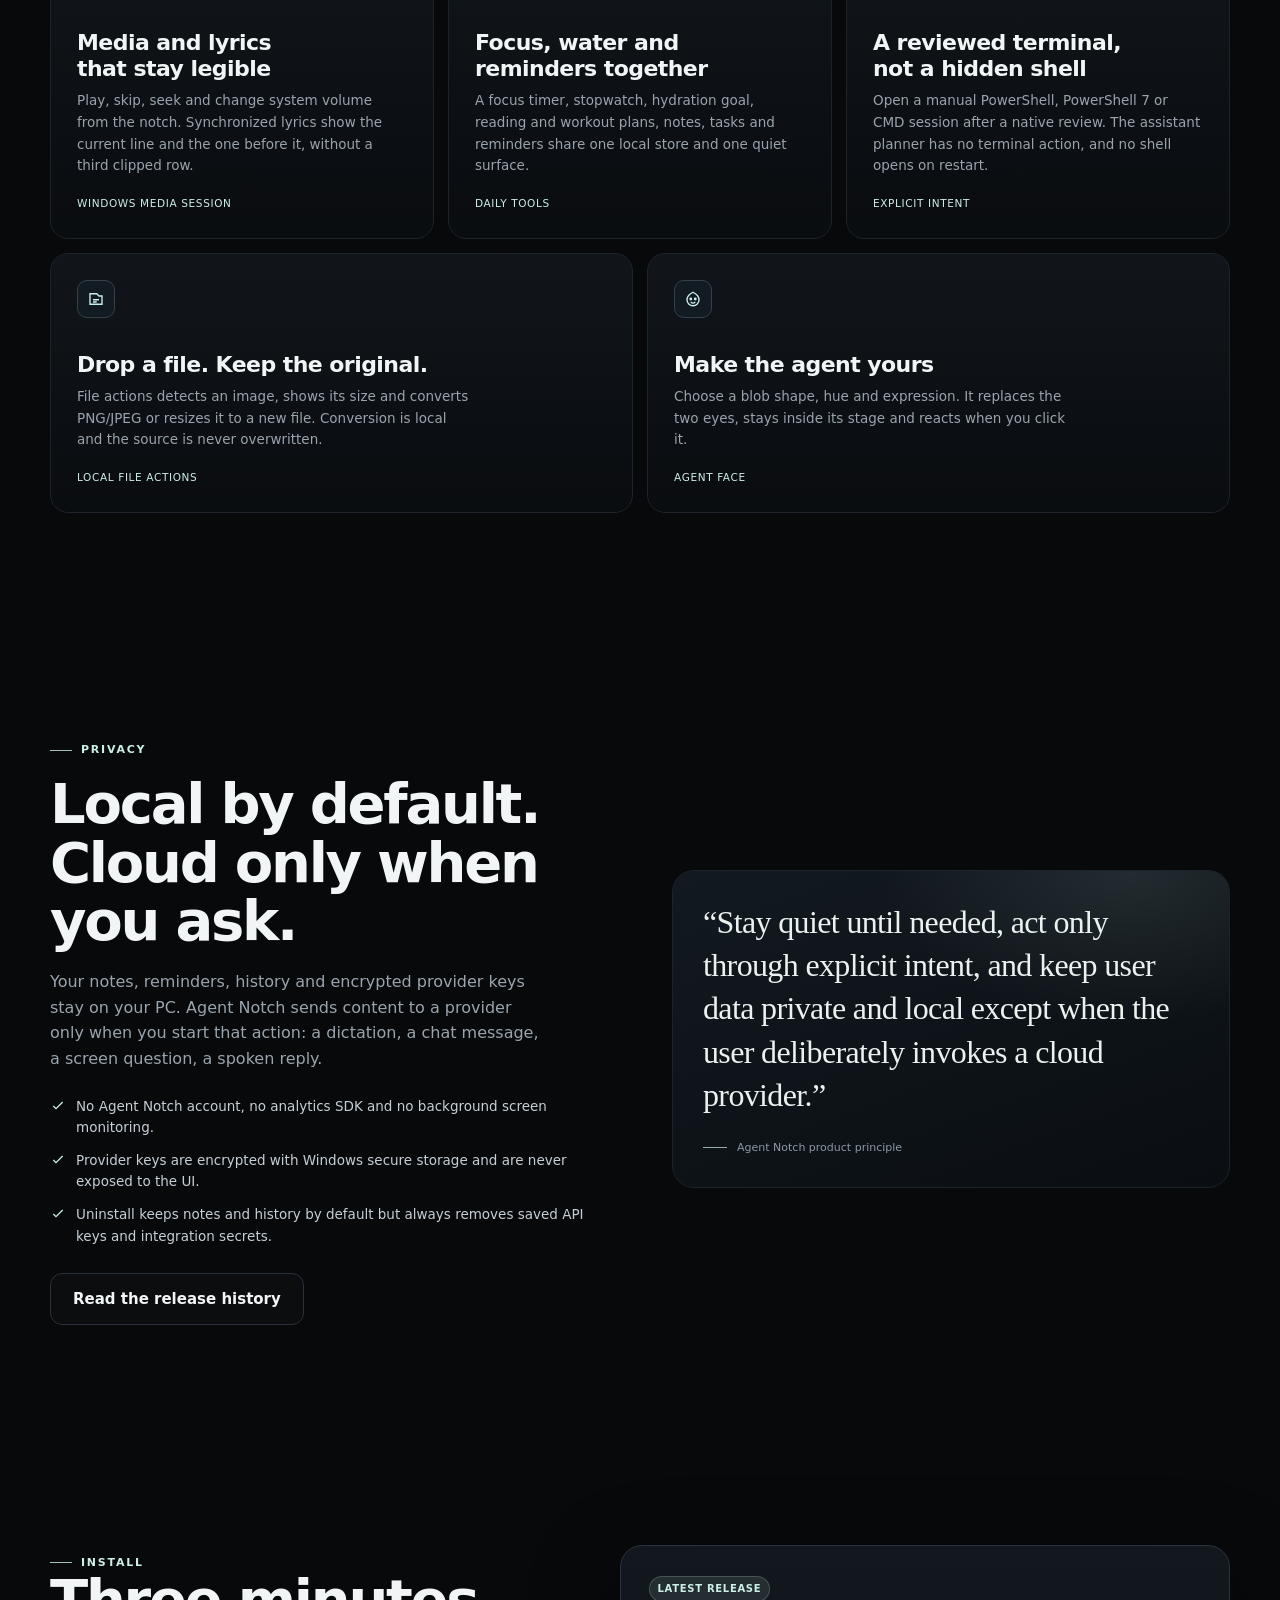
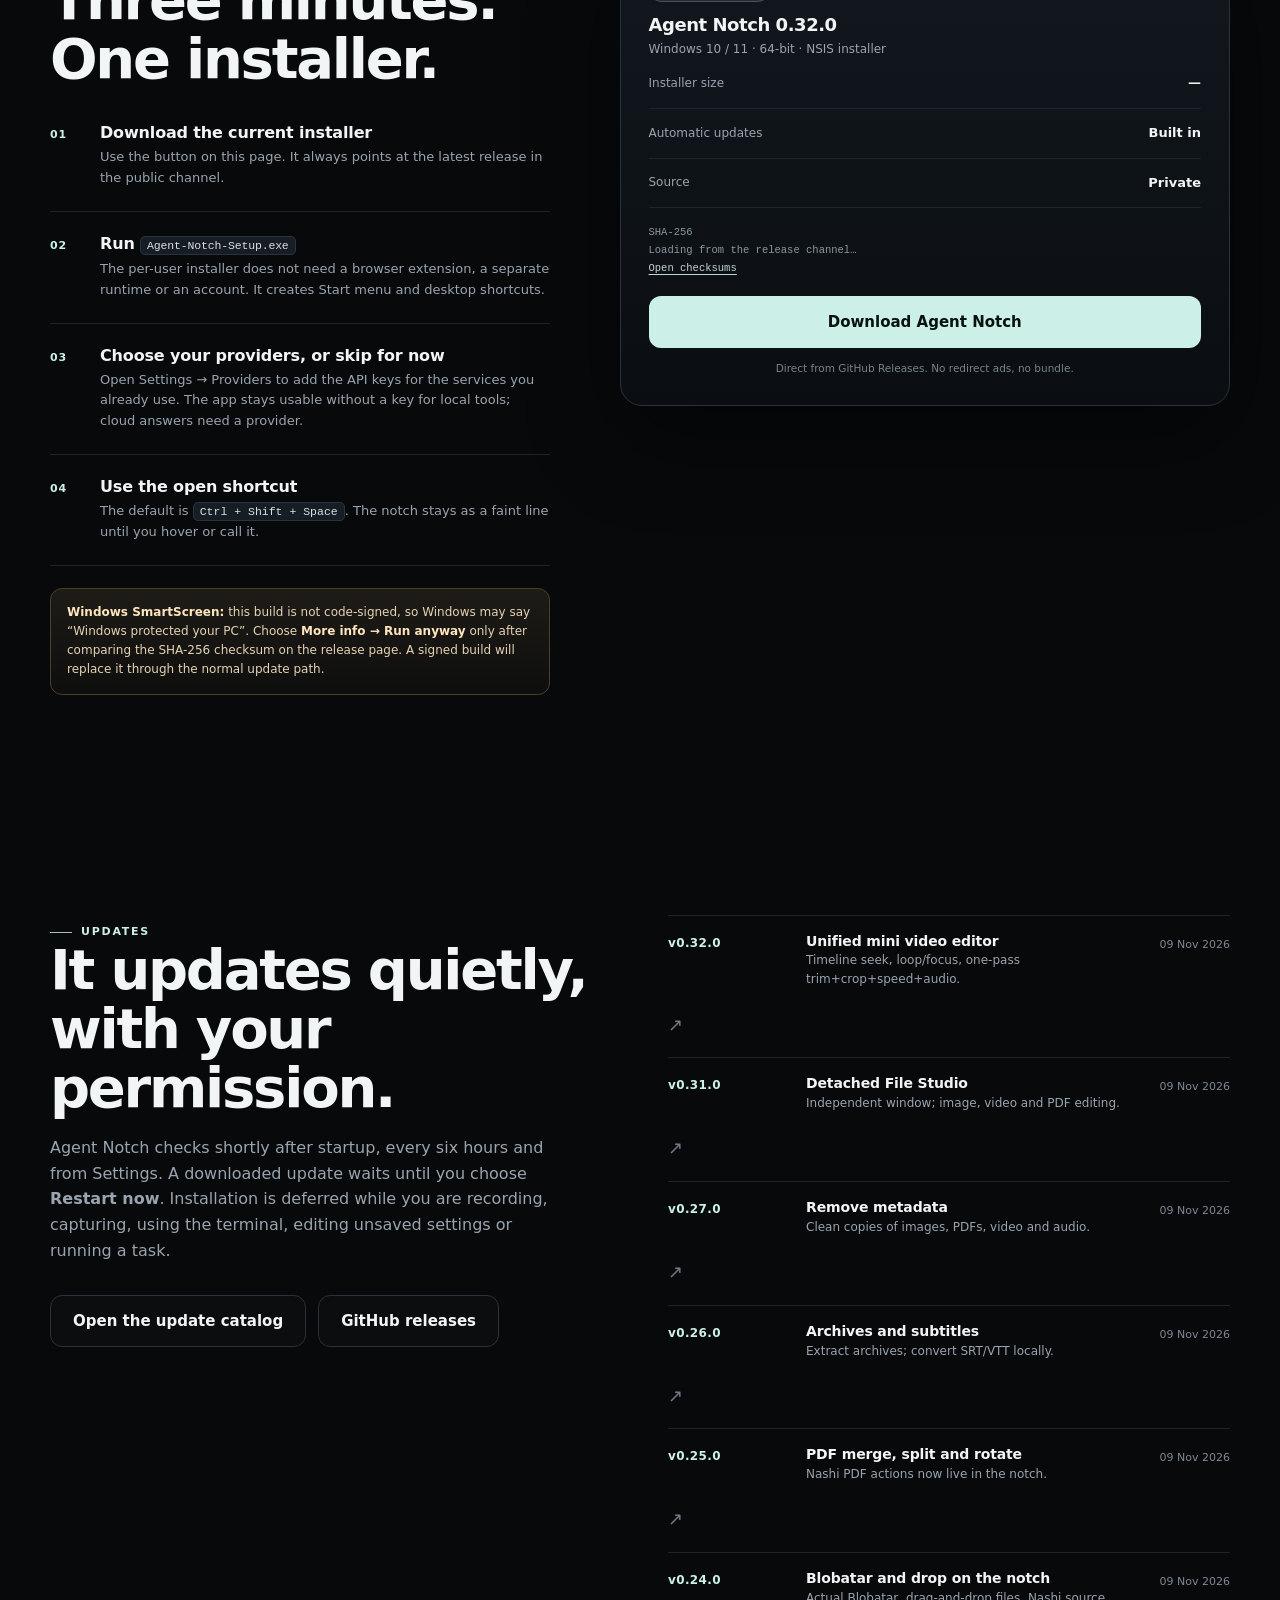
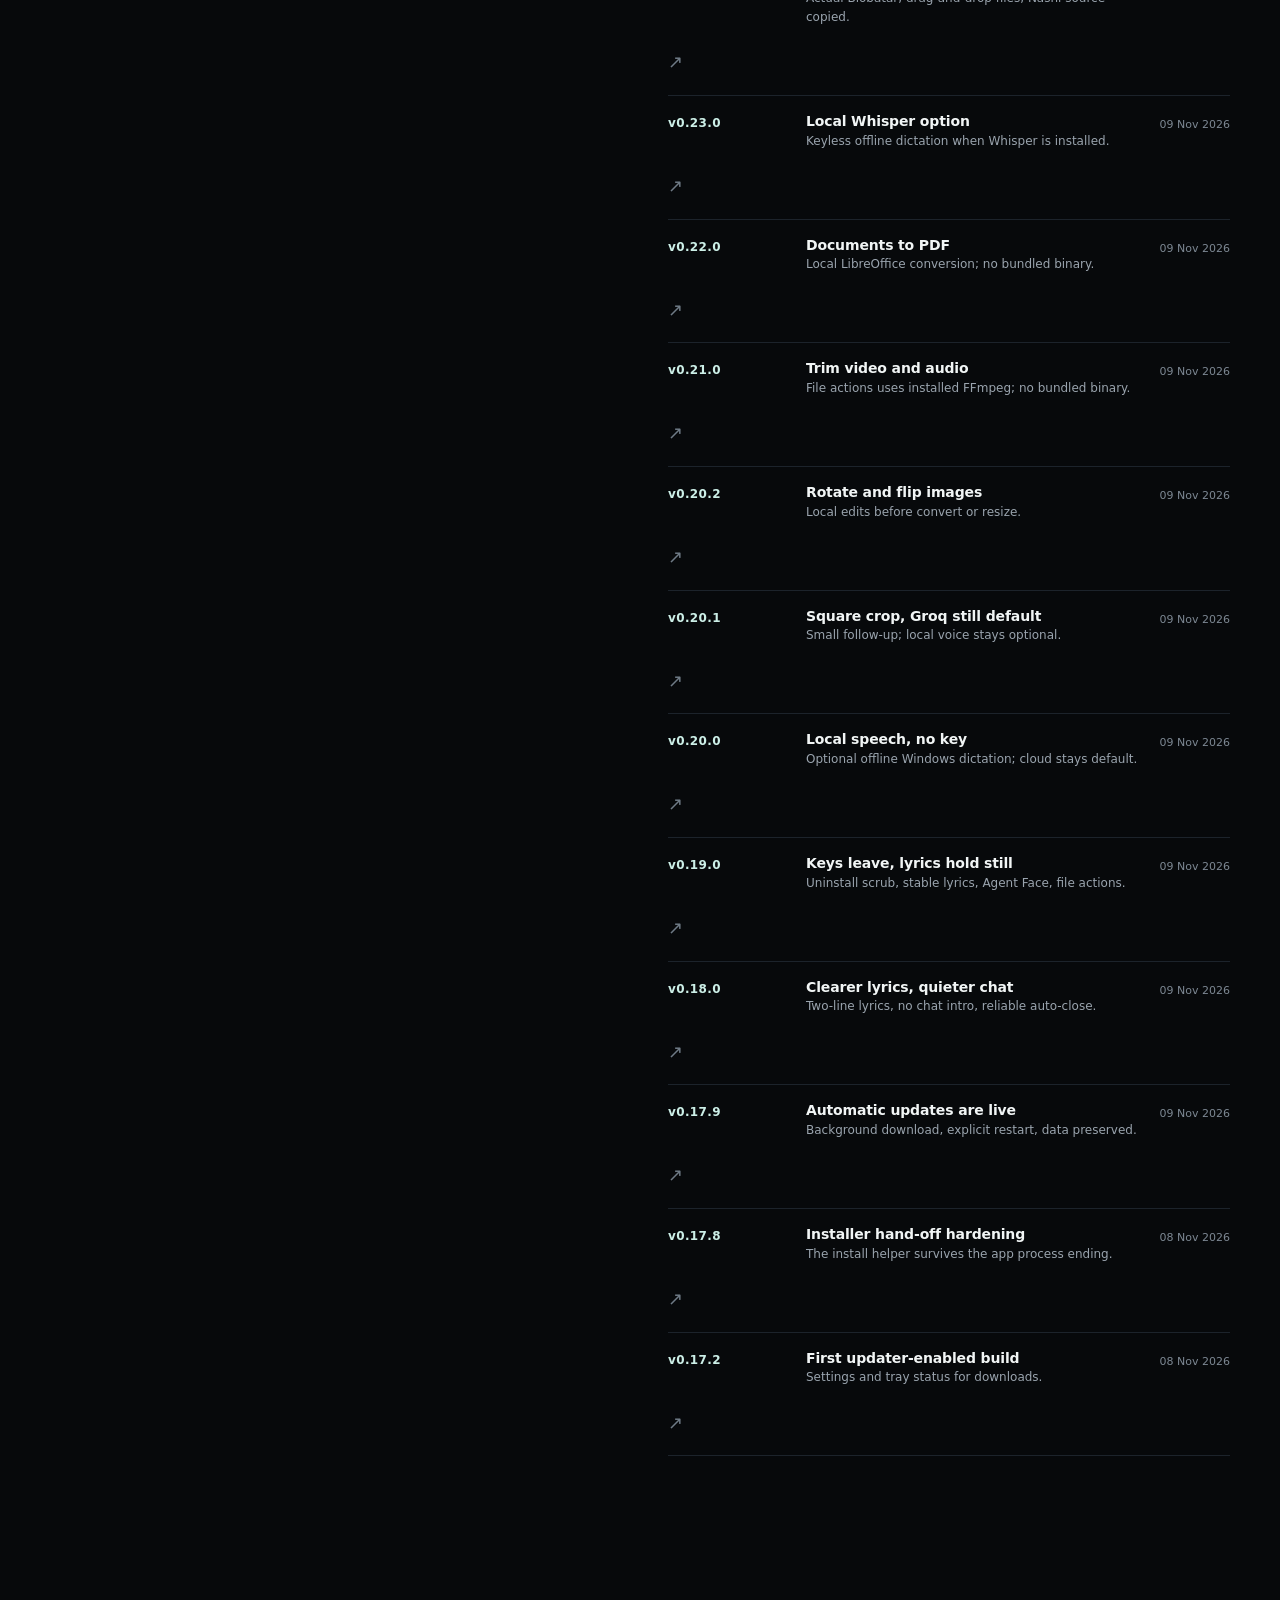
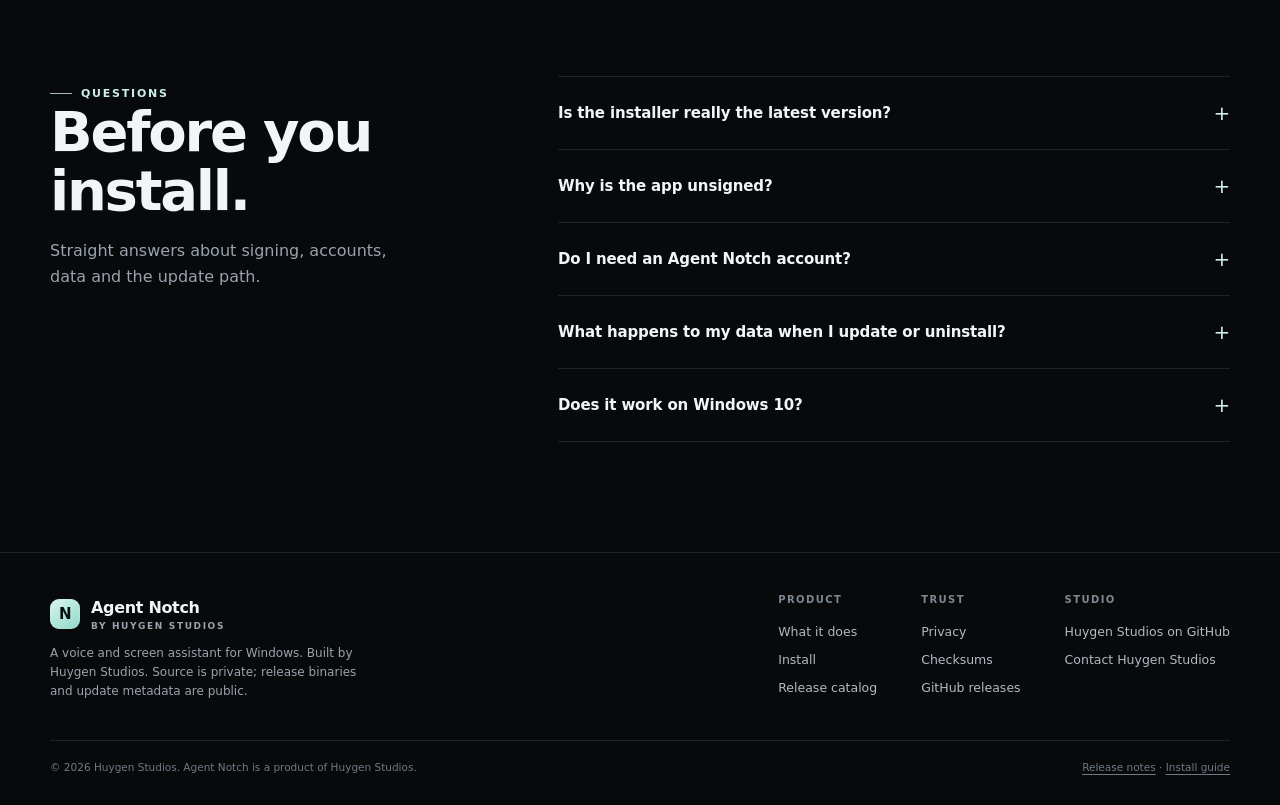
==== commit ba0808f6: "Publish 0.32 unified video editor" ====
--- a/index.html
+++ b/index.html
@@ -44,7 +44,7 @@
       "description": "Agent Notch is a compact, always-on-top Windows assistant for dictation, screen questions, media and lyrics, reminders, focus, hydration and reviewed tasks.",
       "url": "https://shravan-kumar-nalacharla.github.io/agent-notch-site/",
       "downloadUrl": "https://github.com/shravan-kumar-nalacharla/agent-notch-releases/releases/latest/download/Agent-Notch-Setup.exe",
-      "softwareVersion": "0.31.0",
+      "softwareVersion": "0.32.0",
       "publisher": { "@id": "https://shravan-kumar-nalacharla.github.io/agent-notch-site/#organization" },
       "featureList": [
         "System-wide voice dictation",
@@ -311,7 +311,7 @@
       </div>
       <aside class="install-card" aria-label="Current release">
         <div class="version-pill">Latest release</div>
-        <h3 style="margin:12px 0 4px">Agent Notch <span id="latestVersion">0.31.0</span></h3>
+        <h3 style="margin:12px 0 4px">Agent Notch <span id="latestVersion">0.32.0</span></h3>
         <p class="muted" style="font-size:12px">Windows 10 / 11 · 64-bit · NSIS installer</p>
         <div class="version-row"><span>Installer size</span><strong id="installerSize">—</strong></div>
         <div class="version-row"><span>Automatic updates</span><strong>Built in</strong></div>
@@ -332,6 +332,7 @@
         <div class="hero-actions"><a class="btn btn-ghost" href="releases.html">Open the update catalog</a><a class="btn btn-ghost" href="https://github.com/shravan-kumar-nalacharla/agent-notch-releases/releases">GitHub releases</a></div>
       </div>
       <div class="release-list">
+        <a class="release-row" href="releases.html#v0320"><span class="v">v0.32.0</span><div><h4>Unified mini video editor</h4><p>Timeline seek, loop/focus, one-pass trim+crop+speed+audio.</p></div><span class="d">09 Nov 2026</span><span class="arrow">↗</span></a>
         <a class="release-row" href="releases.html#v0310"><span class="v">v0.31.0</span><div><h4>Detached File Studio</h4><p>Independent window; image, video and PDF editing.</p></div><span class="d">09 Nov 2026</span><span class="arrow">↗</span></a>
         <a class="release-row" href="releases.html#v0270"><span class="v">v0.27.0</span><div><h4>Remove metadata</h4><p>Clean copies of images, PDFs, video and audio.</p></div><span class="d">09 Nov 2026</span><span class="arrow">↗</span></a>
         <a class="release-row" href="releases.html#v0260"><span class="v">v0.26.0</span><div><h4>Archives and subtitles</h4><p>Extract archives; convert SRT/VTT locally.</p></div><span class="d">09 Nov 2026</span><span class="arrow">↗</span></a>
